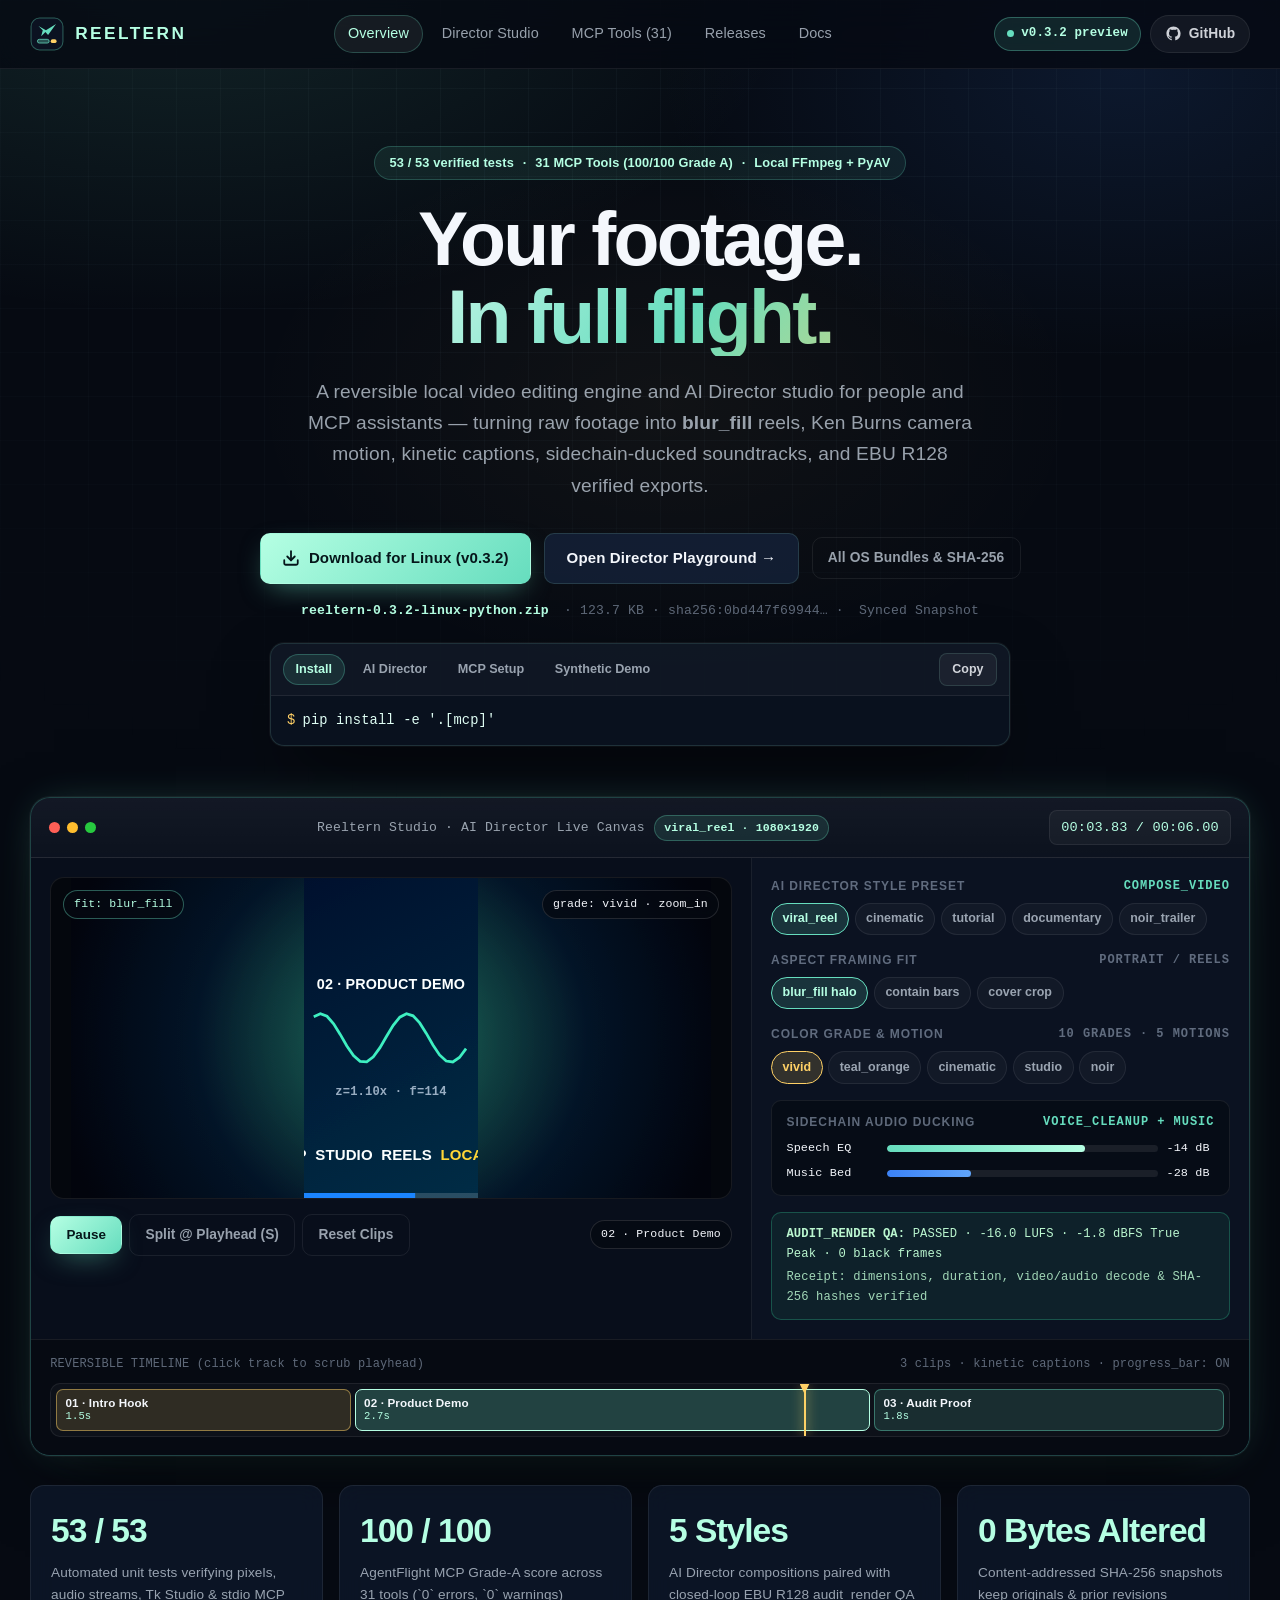
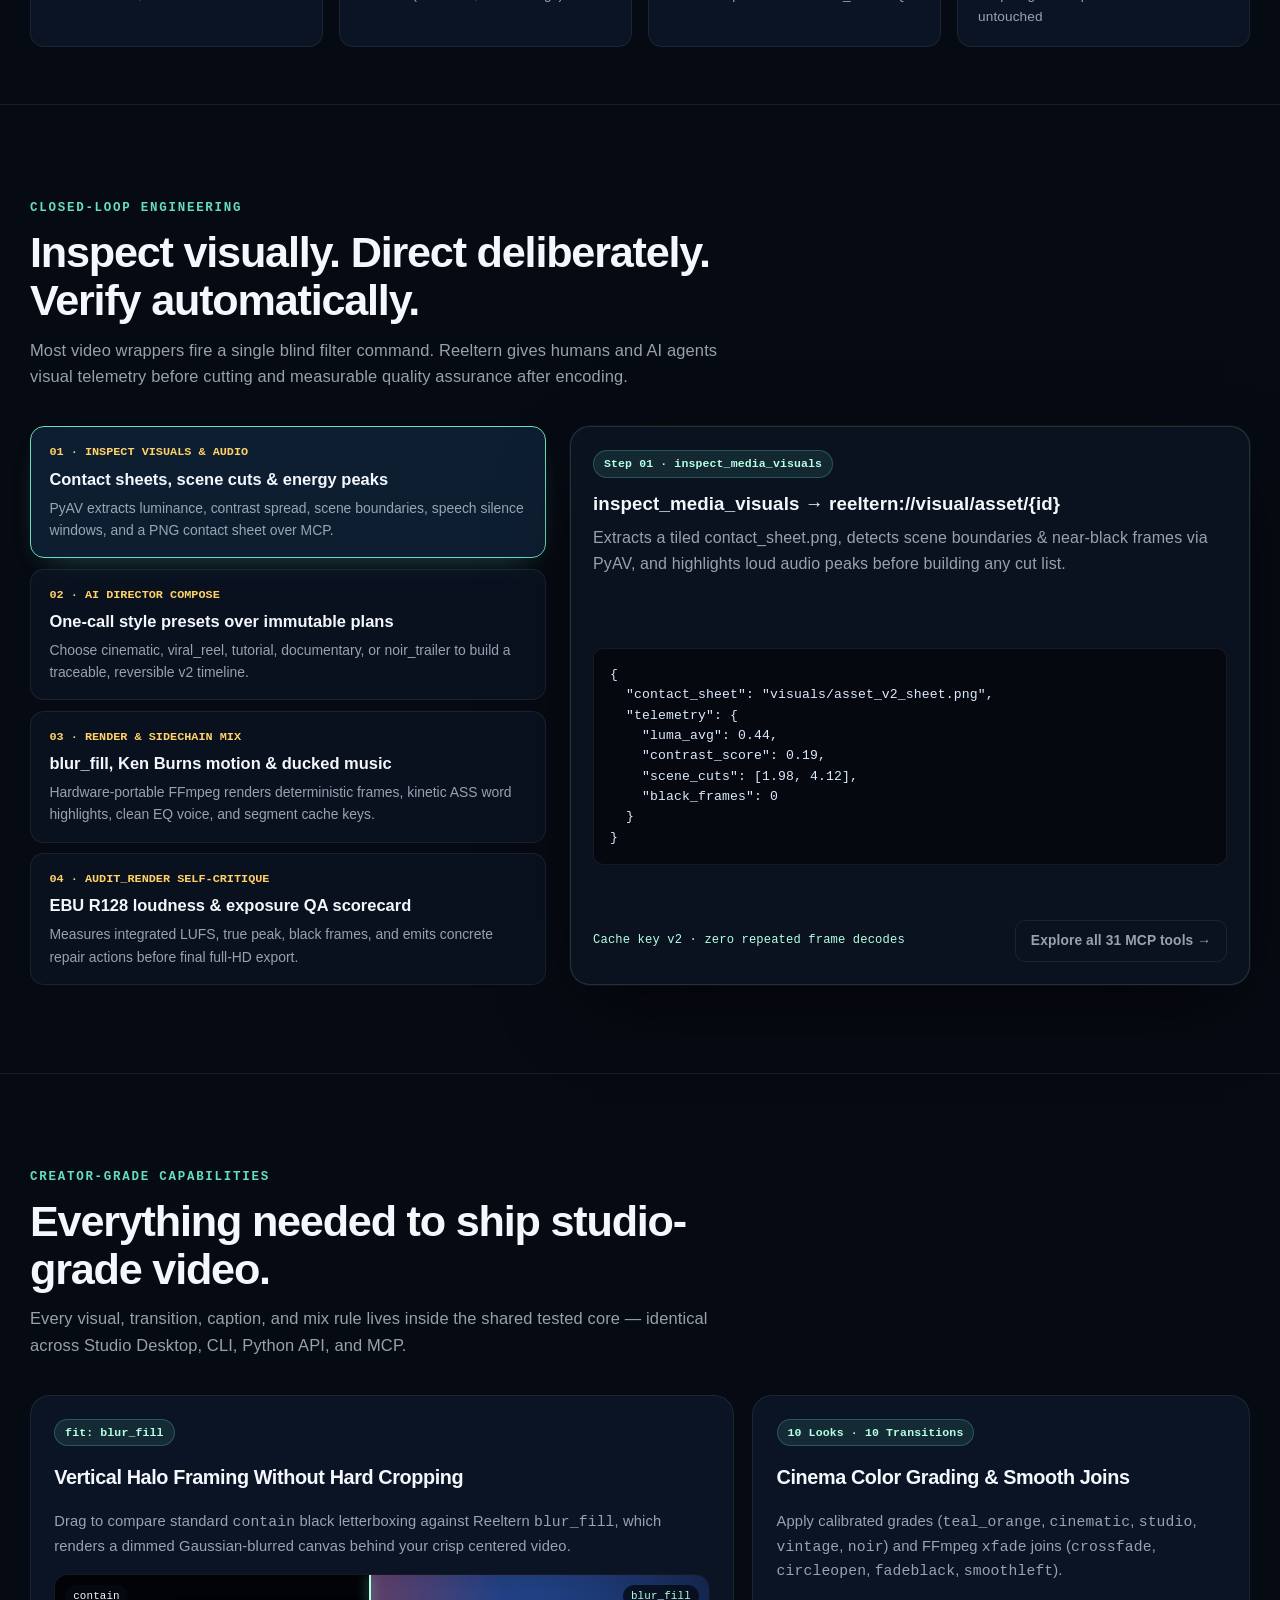
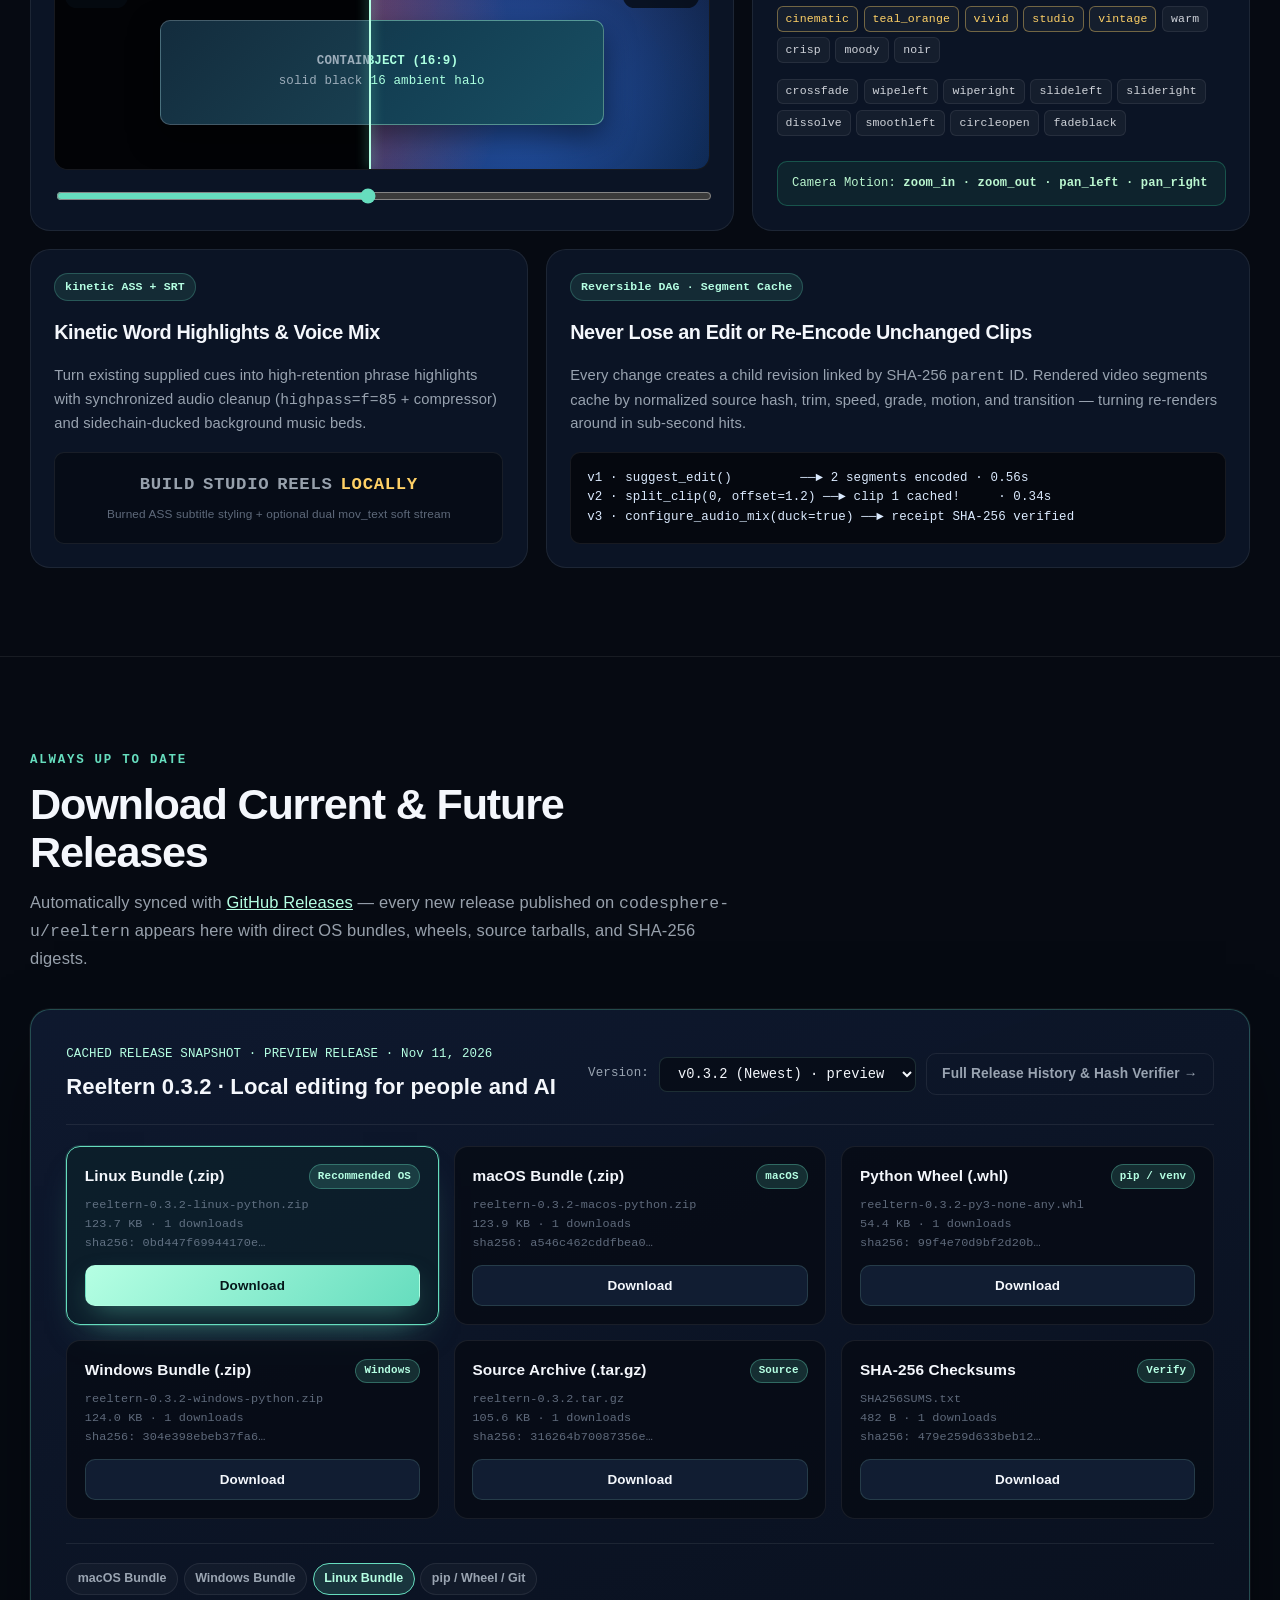
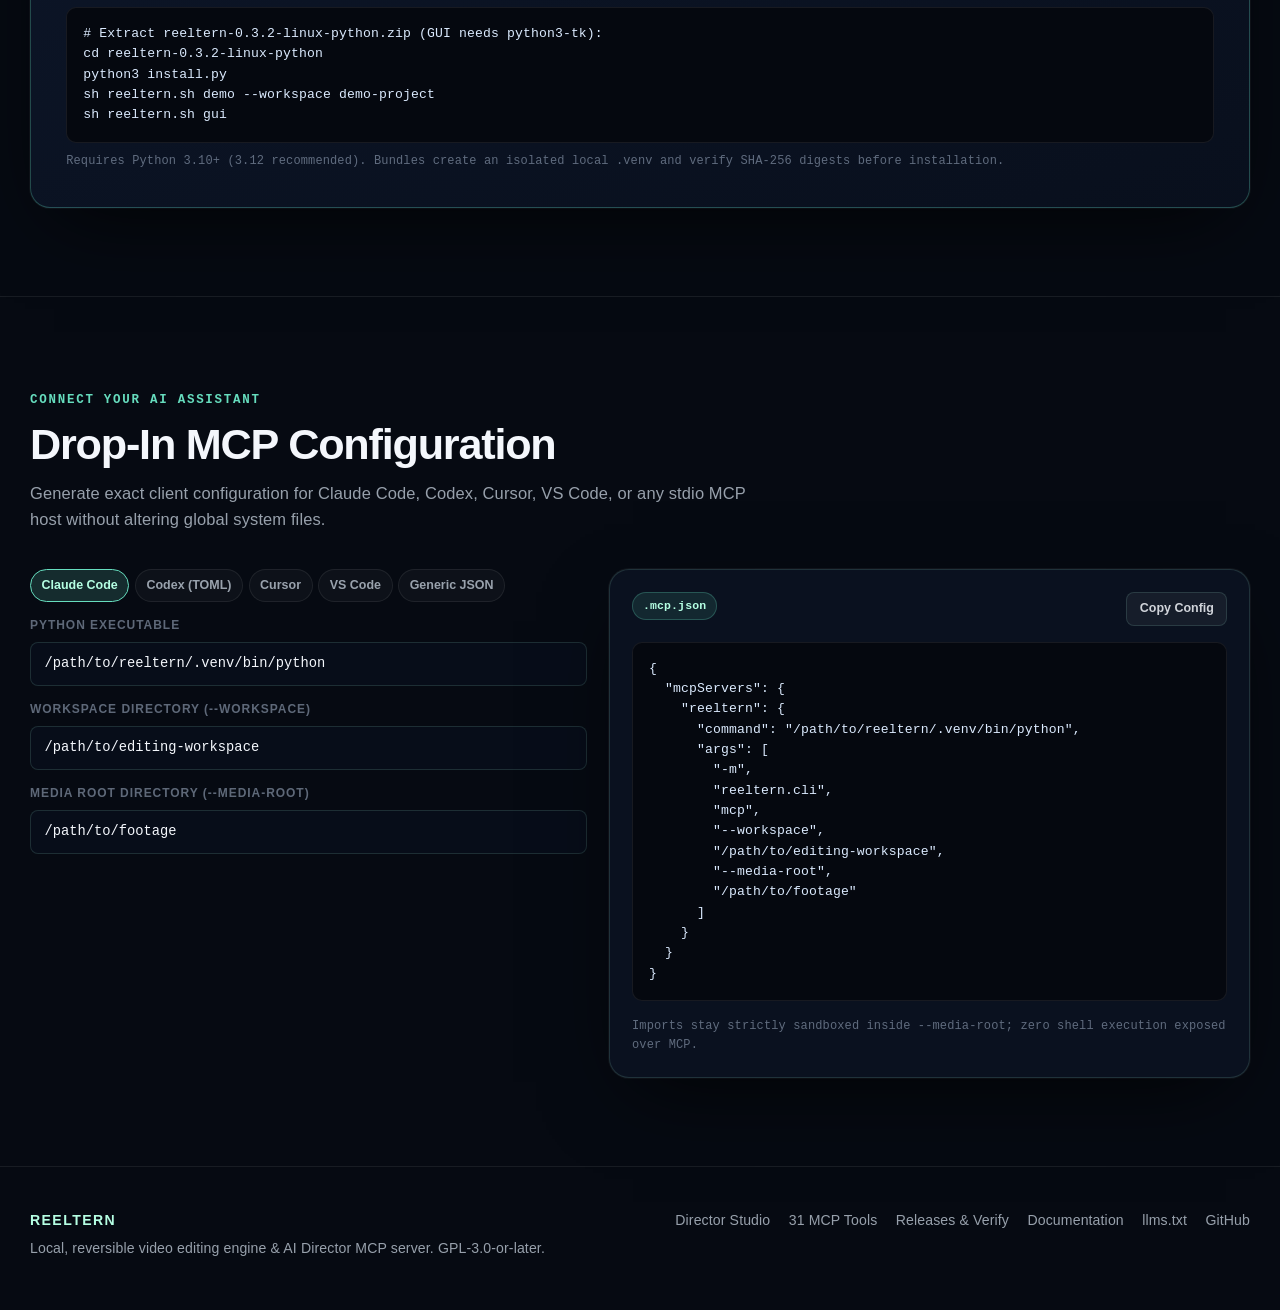
==== website/index.html @ 08bd3460 "feat(website,release): add showcase GitHub Pages site and prepare v0.5.0 release" ====
<!doctype html>
<html lang="en">
  <head>
    <meta charset="utf-8" />
    <meta name="viewport" content="width=device-width, initial-scale=1.0" />
    <title>Reeltern — Local Video Editing Engine, AI Director &amp; MCP Server</title>
    <meta
      name="description"
      content="Local reversible video editing for people and AI assistants: blur_fill vertical framing, Ken Burns motion, kinetic ASS captions, sidechain music ducking, 31 Grade-A MCP tools, and verified SHA-256 exports."
    />
    <meta name="robots" content="index, follow" />
    <meta name="theme-color" content="#060a12" />
    <link rel="canonical" href="https://codesphere-u.github.io/reeltern/" />
    <link rel="icon" type="image/svg+xml" href="./favicon.svg?v=0.5.0" />
    <link rel="manifest" href="./manifest.webmanifest" />

    <meta property="og:type" content="website" />
    <meta property="og:url" content="https://codesphere-u.github.io/reeltern/" />
    <meta property="og:site_name" content="Reeltern" />
    <meta property="og:title" content="Reeltern — Your footage. In full flight." />
    <meta
      property="og:description"
      content="AI Director auto-compose, closed-loop EBU R128 audit QA, blur_fill framing, kinetic captions, and 31 AgentFlight Grade-A MCP tools."
    />
    <meta property="og:image" content="https://codesphere-u.github.io/reeltern/og-image.svg" />
    <meta name="twitter:card" content="summary_large_image" />
    <meta name="twitter:image" content="https://codesphere-u.github.io/reeltern/og-image.svg" />

    <link rel="stylesheet" href="./styles.css?v=0.5.0" />
    <script type="application/ld+json">
      {
        "@context": "https://schema.org",
        "@type": "SoftwareApplication",
        "name": "Reeltern",
        "applicationCategory": "MultimediaApplication",
        "operatingSystem": "macOS, Windows, Linux",
        "softwareVersion": "0.5.0",
        "license": "https://www.gnu.org/licenses/gpl-3.0.html",
        "url": "https://codesphere-u.github.io/reeltern/",
        "downloadUrl": "https://github.com/codesphere-u/reeltern/releases",
        "description": "Local reversible video editing toolkit with Desktop Studio, CLI, AI Director composition, closed-loop quality audit, and 31 MCP stdio tools."
      }
    </script>
  </head>
  <body>
    <div class="ambient-backdrop" aria-hidden="true"></div>
    <div class="grid-overlay" aria-hidden="true"></div>

    <header class="site-header">
      <div class="header-inner">
        <a class="brand-link" href="./" aria-label="Reeltern home">
          <svg viewBox="0 0 64 64" fill="none" aria-hidden="true">
            <rect x="2" y="2" width="60" height="60" rx="16" fill="#0b1221" stroke="#66ddbe" stroke-opacity="0.38" stroke-width="2" />
            <path d="M16 17L30 25L49 13L34 34L29 28L21 36L24 25Z" fill="#66ddbe" />
            <rect x="14" y="42" width="22" height="7" rx="3.5" fill="#66ddbe" fill-opacity="0.32" stroke="#66ddbe" stroke-width="1.4" />
            <rect x="39" y="42" width="11" height="7" rx="3.5" fill="#ffd166" />
          </svg>
          <span>REELTERN</span>
        </a>

        <button class="menu-toggle" type="button" aria-label="Toggle navigation" aria-expanded="false">☰</button>

        <nav class="header-nav" aria-label="Primary navigation">
          <a class="nav-link active" href="./">Overview</a>
          <a class="nav-link" href="./studio.html">Director Studio</a>
          <a class="nav-link" href="./tools.html">MCP Tools (31)</a>
          <a class="nav-link" href="./releases.html">Releases</a>
          <a class="nav-link" href="./docs.html">Docs</a>
        </nav>

        <div class="header-actions">
          <a class="release-pill" href="./releases.html" data-latest-pill title="Latest GitHub release">
            <span class="pulse-dot" aria-hidden="true"></span>
            <span data-latest-tag>Loading…</span>
          </a>
          <a
            class="icon-btn"
            href="https://github.com/codesphere-u/reeltern"
            target="_blank"
            rel="noopener noreferrer"
            aria-label="Reeltern on GitHub"
          >
            <svg width="17" height="17" viewBox="0 0 24 24" fill="currentColor" aria-hidden="true">
              <path d="M12 2C6.477 2 2 6.484 2 12.017c0 4.425 2.865 8.18 6.839 9.504.5.092.682-.217.682-.483 0-.237-.008-.868-.013-1.703-2.782.605-3.369-1.343-3.369-1.343-.454-1.158-1.11-1.466-1.11-1.466-.908-.62.069-.608.069-.608 1.003.07 1.53 1.032 1.53 1.032.892 1.53 2.341 1.088 2.91.832.092-.647.35-1.088.636-1.338-2.22-.253-4.555-1.113-4.555-4.951 0-1.093.39-1.988 1.029-2.688-.103-.253-.446-1.272.098-2.65 0 0 .84-.27 2.75 1.026A9.564 9.564 0 0112 6.844c.85.004 1.705.115 2.504.337 1.909-1.296 2.747-1.027 2.747-1.027.546 1.379.202 2.398.1 2.651.64.7 1.028 1.595 1.028 2.688 0 3.848-2.339 4.695-4.566 4.943.359.309.678.92.678 1.855 0 1.338-.012 2.419-.012 2.747 0 .268.18.58.688.482A10.019 10.019 0 0022 12.017C22 6.484 17.522 2 12 2z" />
            </svg>
            <span>GitHub</span>
          </a>
        </div>
      </div>
    </header>

    <main>
      <section class="hero">
        <div class="container">
          <div class="hero-top">
            <div class="eyebrow">
              <span>53 / 53 verified tests</span>
              <span>·</span>
              <span>31 MCP Tools (100/100 Grade A)</span>
              <span>·</span>
              <span>Local FFmpeg + PyAV</span>
            </div>

            <h1 class="hero-title">
              Your footage.
              <span class="gradient-text">In full flight.</span>
            </h1>

            <p class="hero-subtitle">
              A reversible local video editing engine and AI Director studio for people and MCP assistants — turning raw footage into <strong>blur_fill</strong> reels, Ken Burns camera motion, kinetic captions, sidechain-ducked soundtracks, and EBU R128 verified exports.
            </p>

            <div class="hero-cta-panel">
              <div class="download-hero-row">
                <a id="hero-primary-dl" class="btn btn-primary" href="#downloads">
                  <svg width="18" height="18" viewBox="0 0 24 24" fill="none" stroke="currentColor" stroke-width="2.4" stroke-linecap="round" stroke-linejoin="round" aria-hidden="true">
                    <path d="M21 15v4a2 2 0 0 1-2 2H5a2 2 0 0 1-2-2v-4" />
                    <polyline points="7 10 12 15 17 10" />
                    <line x1="12" y1="15" x2="12" y2="3" />
                  </svg>
                  <span id="hero-dl-label">Download Latest Release</span>
                </a>
                <a class="btn btn-secondary" href="./studio.html">Open Director Playground →</a>
                <a class="btn btn-ghost" href="./releases.html">All OS Bundles &amp; SHA-256</a>
              </div>

              <div class="smart-dl-meta" id="hero-dl-meta">
                <span>Detecting platform &amp; live GitHub releases…</span>
              </div>

              <div class="cmd-deck" aria-label="Quickstart commands">
                <div class="cmd-tabs">
                  <div class="cmd-tab-list" role="tablist">
                    <button class="cmd-tab active" role="tab" aria-selected="true" data-cmd="pip install -e '.[mcp]'" data-label="Install">Install</button>
                    <button class="cmd-tab" role="tab" aria-selected="false" data-cmd="reeltern compose launch.mp4 --style viral_reel --music bgm.wav --preview --audit" data-label="AI Director">AI Director</button>
                    <button class="cmd-tab" role="tab" aria-selected="false" data-cmd="reeltern mcp-config claude-code --workspace ./ws --media-root ./footage" data-label="MCP Setup">MCP Setup</button>
                    <button class="cmd-tab" role="tab" aria-selected="false" data-cmd="reeltern demo --workspace demo-project" data-label="Demo">Synthetic Demo</button>
                  </div>
                  <button class="copy-btn" type="button" id="hero-copy-cmd">Copy</button>
                </div>
                <div class="cmd-body">
                  <pre class="cmd-code"><span class="cmd-prompt">$</span><span id="hero-cmd-text">pip install -e '.[mcp]'</span></pre>
                </div>
              </div>
            </div>
          </div>

          <!-- Interactive Live Workstation Preview -->
          <div class="studio-showcase" id="workstation-hero" data-reveal>
            <div class="window-chrome">
              <div class="traffic-lights" aria-hidden="true">
                <span class="dot dot-red"></span>
                <span class="dot dot-yellow"></span>
                <span class="dot dot-green"></span>
              </div>
              <div class="window-title">
                <span>Reeltern Studio · AI Director Live Canvas</span>
                <span class="window-badge" id="ws-style-badge">viral_reel · 1080×1920</span>
              </div>
              <div class="timecode-readout" id="ws-timecode">00:00.00 / 00:06.00</div>
            </div>

            <div class="workstation-grid">
              <div class="viewport-pane">
                <div class="canvas-stage">
                  <canvas id="hero-preview-canvas" width="640" height="320" aria-label="Interactive Reeltern video compositor canvas"></canvas>
                  <div class="stage-hud">
                    <span class="hud-pill mint" id="hud-fit-badge">fit: blur_fill</span>
                    <span class="hud-pill" id="hud-fx-badge">grade: vivid · zoom_in</span>
                  </div>
                </div>

                <div class="transport-bar">
                  <div class="transport-controls">
                    <button class="btn btn-primary" type="button" id="ws-play-btn" style="padding: 0.45rem 0.95rem; font-size: 0.84rem;">Pause</button>
                    <button class="btn btn-ghost" type="button" id="ws-split-btn">Split @ Playhead (S)</button>
                    <button class="btn btn-ghost" type="button" id="ws-reset-btn">Reset Clips</button>
                  </div>
                  <div class="hud-pill" id="ws-scene-pill">Scene 01 · Hook Opening</div>
                </div>
              </div>

              <div class="inspector-pane">
                <div class="control-group">
                  <div class="control-label">
                    <span>AI Director Style Preset</span>
                    <span class="mono" style="color: var(--mint);">compose_video</span>
                  </div>
                  <div class="pill-selector" id="ws-style-pills">
                    <button class="chip-btn active" type="button" data-style="viral_reel">viral_reel</button>
                    <button class="chip-btn" type="button" data-style="cinematic">cinematic</button>
                    <button class="chip-btn" type="button" data-style="tutorial">tutorial</button>
                    <button class="chip-btn" type="button" data-style="documentary">documentary</button>
                    <button class="chip-btn" type="button" data-style="noir_trailer">noir_trailer</button>
                  </div>
                </div>

                <div class="control-group">
                  <div class="control-label">
                    <span>Aspect Framing Fit</span>
                    <span class="mono">portrait / reels</span>
                  </div>
                  <div class="pill-selector" id="ws-fit-pills">
                    <button class="chip-btn active" type="button" data-fit="blur_fill">blur_fill halo</button>
                    <button class="chip-btn" type="button" data-fit="contain">contain bars</button>
                    <button class="chip-btn" type="button" data-fit="cover">cover crop</button>
                  </div>
                </div>

                <div class="control-group">
                  <div class="control-label">
                    <span>Color Grade &amp; Motion</span>
                    <span class="mono">10 grades · 5 motions</span>
                  </div>
                  <div class="pill-selector" id="ws-grade-pills">
                    <button class="chip-btn amber active" type="button" data-grade="vivid">vivid</button>
                    <button class="chip-btn amber" type="button" data-grade="teal_orange">teal_orange</button>
                    <button class="chip-btn amber" type="button" data-grade="cinematic">cinematic</button>
                    <button class="chip-btn amber" type="button" data-grade="studio">studio</button>
                    <button class="chip-btn amber" type="button" data-grade="noir">noir</button>
                  </div>
                </div>

                <div class="audio-duck-card">
                  <div class="control-label">
                    <span>Sidechain Audio Ducking</span>
                    <span class="mono" style="color: var(--mint);">voice_cleanup + music</span>
                  </div>
                  <div class="meter-row">
                    <span>Speech EQ</span>
                    <div class="meter-track"><div class="meter-fill voice" id="meter-voice" style="width: 72%;"></div></div>
                    <span id="meter-voice-db">-12 dB</span>
                  </div>
                  <div class="meter-row">
                    <span>Music Bed</span>
                    <div class="meter-track"><div class="meter-fill music" id="meter-music" style="width: 28%;"></div></div>
                    <span id="meter-music-db">-24 dB</span>
                  </div>
                </div>

                <div class="audit-strip" id="ws-audit-strip">
                  <span><strong>AUDIT_RENDER QA:</strong> PASSED · -16.0 LUFS · -1.8 dBFS True Peak · 0 black frames</span>
                  <span style="opacity: 0.85;">Receipt: dimensions, duration, video/audio decode &amp; SHA-256 hashes verified</span>
                </div>
              </div>
            </div>

            <div class="timeline-dock">
              <div class="timeline-track-header">
                <span>REVERSIBLE TIMELINE (click track to scrub playhead)</span>
                <span id="ws-timeline-summary">3 clips · kinetic captions · progress_bar: ON</span>
              </div>
              <div class="timeline-rail" id="ws-timeline-rail" title="Click anywhere to seek playhead">
                <div class="playhead-needle" id="ws-playhead" style="left: 18%;"></div>
              </div>
            </div>
          </div>

          <div class="proof-strip" data-reveal>
            <div class="proof-card">
              <div class="proof-value">53 / 53</div>
              <div class="proof-label">Automated unit tests verifying pixels, audio streams, Tk Studio &amp; stdio MCP</div>
            </div>
            <div class="proof-card">
              <div class="proof-value">100 / 100</div>
              <div class="proof-label">AgentFlight MCP Grade-A score across 31 tools (`0` errors, `0` warnings)</div>
            </div>
            <div class="proof-card">
              <div class="proof-value">5 Styles</div>
              <div class="proof-label">AI Director compositions paired with closed-loop EBU R128 audit_render QA</div>
            </div>
            <div class="proof-card">
              <div class="proof-value">0 Bytes Altered</div>
              <div class="proof-label">Content-addressed SHA-256 snapshots keep originals &amp; prior revisions untouched</div>
            </div>
          </div>
        </div>
      </section>

      <!-- Closed-Loop 4-Stage Pipeline -->
      <section class="section" id="workflow">
        <div class="container">
          <div class="section-header" data-reveal>
            <span class="section-kicker">Closed-Loop Engineering</span>
            <h2 class="section-title">Inspect visually. Direct deliberately. Verify automatically.</h2>
            <p class="section-sub">
              Most video wrappers fire a single blind filter command. Reeltern gives humans and AI agents visual telemetry before cutting and measurable quality assurance after encoding.
            </p>
          </div>

          <div class="pipeline-layout" data-reveal>
            <div class="stage-list" role="tablist" aria-label="Reeltern editing pipeline stages">
              <button class="stage-item active" type="button" data-stage="inspect">
                <div class="stage-step">01 · INSPECT VISUALS &amp; AUDIO</div>
                <h3>Contact sheets, scene cuts &amp; energy peaks</h3>
                <p>PyAV extracts luminance, contrast spread, scene boundaries, speech silence windows, and a PNG contact sheet over MCP.</p>
              </button>
              <button class="stage-item" type="button" data-stage="compose">
                <div class="stage-step">02 · AI DIRECTOR COMPOSE</div>
                <h3>One-call style presets over immutable plans</h3>
                <p>Choose cinematic, viral_reel, tutorial, documentary, or noir_trailer to build a traceable, reversible v2 timeline.</p>
              </button>
              <button class="stage-item" type="button" data-stage="render">
                <div class="stage-step">03 · RENDER &amp; SIDECHAIN MIX</div>
                <h3>blur_fill, Ken Burns motion &amp; ducked music</h3>
                <p>Hardware-portable FFmpeg renders deterministic frames, kinetic ASS word highlights, clean EQ voice, and segment cache keys.</p>
              </button>
              <button class="stage-item" type="button" data-stage="audit">
                <div class="stage-step">04 · AUDIT_RENDER SELF-CRITIQUE</div>
                <h3>EBU R128 loudness &amp; exposure QA scorecard</h3>
                <p>Measures integrated LUFS, true peak, black frames, and emits concrete repair actions before final full-HD export.</p>
              </button>
            </div>

            <div class="stage-detail-card">
              <div>
                <span class="bento-tag" id="stage-tag">MCP + Core Python</span>
                <h3 id="stage-title" style="margin: 0.7rem 0 0.4rem;">inspect_media_visuals → reeltern://visual/asset/{id}</h3>
                <p id="stage-desc" style="color: var(--ink-65); margin: 0 0 1rem;">
                  Agents read real PNG storyboard contact sheets alongside objective scene cuts and audio peaks so cuts align with action instead of guessing timestamps.
                </p>
              </div>
              <pre class="code-window" id="stage-code"></pre>
              <div style="display: flex; justify-content: space-between; align-items: center; gap: 1rem; flex-wrap: wrap;">
                <span class="mono" style="font-size: 0.76rem; color: var(--mint-hi);" id="stage-foot">Cache key v2 · deterministic thumbnail reuse</span>
                <a class="btn btn-ghost" href="./tools.html">Explore all 31 MCP tools →</a>
              </div>
            </div>
          </div>
        </div>
      </section>

      <!-- Creator & AI Capabilities Bento Grid -->
      <section class="section" id="features">
        <div class="container">
          <div class="section-header" data-reveal>
            <span class="section-kicker">Creator-Grade Capabilities</span>
            <h2 class="section-title">Everything needed to ship studio-grade video.</h2>
            <p class="section-sub">
              Every visual, transition, caption, and mix rule lives inside the shared tested core — identical across Studio Desktop, CLI, Python API, and MCP.
            </p>
          </div>

          <div class="bento-grid">
            <article class="bento-card span-7" data-reveal>
              <span class="bento-tag">fit: blur_fill</span>
              <h3>Vertical Halo Framing Without Hard Cropping</h3>
              <p>Drag to compare standard <code>contain</code> black letterboxing against Reeltern <code>blur_fill</code>, which renders a dimmed Gaussian-blurred canvas behind your crisp centered video.</p>
              <div class="compare-box" id="blur-compare">
                <div class="compare-layer compare-blur">
                  <div class="compare-subject">
                    <strong>SHARP SUBJECT (16:9)</strong>
                    <span>+ blurred 9:16 ambient halo</span>
                  </div>
                </div>
                <div class="compare-clip-mask" id="blur-mask" style="width: 48%;">
                  <div class="compare-layer compare-contain" style="width: 208%;">
                    <div class="compare-subject" style="border-color: rgba(255,255,255,0.2); color: var(--ink-65);">
                      <strong>CONTAIN (DEFAULT)</strong>
                      <span>solid black top/bottom bars</span>
                    </div>
                  </div>
                </div>
                <div class="compare-divider" id="blur-divider" style="left: 48%;"></div>
                <span class="compare-label left">contain</span>
                <span class="compare-label right">blur_fill</span>
              </div>
              <input class="slider-input" id="blur-slider" type="range" min="10" max="90" value="48" aria-label="Compare contain framing versus blur_fill framing" />
            </article>

            <article class="bento-card span-5" data-reveal>
              <span class="bento-tag">10 Looks · 10 Transitions</span>
              <h3>Cinema Color Grading &amp; Smooth Joins</h3>
              <p>Apply calibrated grades (<code>teal_orange</code>, <code>cinematic</code>, <code>studio</code>, <code>vintage</code>, <code>noir</code>) and FFmpeg <code>xfade</code> joins (<code>crossfade</code>, <code>circleopen</code>, <code>fadeblack</code>, <code>smoothleft</code>).</p>
              <div class="pill-selector" style="margin-top: 0.4rem;">
                <span class="param-chip req">cinematic</span>
                <span class="param-chip req">teal_orange</span>
                <span class="param-chip req">vivid</span>
                <span class="param-chip req">studio</span>
                <span class="param-chip req">vintage</span>
                <span class="param-chip">warm</span>
                <span class="param-chip">crisp</span>
                <span class="param-chip">moody</span>
                <span class="param-chip">noir</span>
              </div>
              <div class="pill-selector">
                <span class="param-chip">crossfade</span>
                <span class="param-chip">wipeleft</span>
                <span class="param-chip">wiperight</span>
                <span class="param-chip">slideleft</span>
                <span class="param-chip">slideright</span>
                <span class="param-chip">dissolve</span>
                <span class="param-chip">smoothleft</span>
                <span class="param-chip">circleopen</span>
                <span class="param-chip">fadeblack</span>
              </div>
              <div class="audit-strip" style="margin-top: auto;">
                <span>Camera Motion: <strong>zoom_in · zoom_out · pan_left · pan_right</strong></span>
              </div>
            </article>

            <article class="bento-card span-5" data-reveal>
              <span class="bento-tag">kinetic ASS + SRT</span>
              <h3>Kinetic Word Highlights &amp; Voice Mix</h3>
              <p>Turn existing supplied cues into high-retention phrase highlights with synchronized audio cleanup (<code>highpass=f=85</code> + compressor) and sidechain-ducked background music beds.</p>
              <div class="audio-duck-card" style="text-align: center; padding: 1.15rem;">
                <div class="mono" style="font-size: 1.08rem; font-weight: 800; letter-spacing: 0.04em;" id="bento-kinetic-line">
                  <span style="color: var(--ink-65);">BUILD</span>
                  <span style="color: var(--amber);">STUDIO</span>
                  <span style="color: var(--ink-65);">REELS</span>
                </div>
                <div style="font-size: 0.74rem; color: var(--ink-45); margin-top: 0.4rem;">Burned ASS subtitle styling + optional dual mov_text soft stream</div>
              </div>
            </article>

            <article class="bento-card span-7" data-reveal>
              <span class="bento-tag">Reversible DAG · Segment Cache</span>
              <h3>Never Lose an Edit or Re-Encode Unchanged Clips</h3>
              <p>Every change creates a child revision linked by SHA-256 <code>parent</code> ID. Rendered video segments cache by normalized source hash, trim, speed, grade, motion, and transition — turning re-renders around in sub-second hits.</p>
              <pre class="code-window" style="font-size: 0.78rem;">v1 · suggest_edit()         ──► 2 segments encoded · 0.56s
v2 · split_clip(0, offset=1.2) ──► clip 1 cached!     · 0.34s
v3 · configure_audio_mix(duck=true) ──► receipt SHA-256 verified</pre>
            </article>
          </div>
        </div>
      </section>

      <!-- Smart Dynamic Releases & Downloads Section -->
      <section class="section" id="downloads">
        <div class="container">
          <div class="section-header" data-reveal>
            <span class="section-kicker">Always Up To Date</span>
            <h2 class="section-title">Download Current &amp; Future Releases</h2>
            <p class="section-sub">
              Automatically synced with <a href="https://github.com/codesphere-u/reeltern/releases" target="_blank" rel="noopener noreferrer" style="color: var(--mint-hi); text-decoration: underline;">GitHub Releases</a> — every new release published on <code>codesphere-u/reeltern</code> appears here with direct OS bundles, wheels, source tarballs, and SHA-256 digests.
            </p>
          </div>

          <div class="release-hub-card" data-reveal>
            <div class="release-toolbar">
              <div>
                <div class="mono" style="font-size: 0.78rem; color: var(--mint-hi);" id="dl-release-status">Syncing live releases from GitHub…</div>
                <h3 style="margin: 0.25rem 0 0; font-size: 1.38rem;" id="dl-release-title">Loading release packages…</h3>
              </div>

              <div style="display: flex; align-items: center; gap: 0.65rem; flex-wrap: wrap;">
                <label for="dl-release-select" class="mono" style="font-size: 0.78rem; color: var(--ink-65);">Version:</label>
                <select id="dl-release-select" class="release-select" aria-label="Select release version"></select>
                <a class="btn btn-ghost" href="./releases.html">Full Release History &amp; Hash Verifier →</a>
              </div>
            </div>

            <div class="asset-grid" id="dl-asset-grid"></div>

            <div style="margin-top: 1.5rem; padding-top: 1.2rem; border-top: 1px solid var(--rule-subtle);">
              <div class="pill-selector" id="os-guide-tabs">
                <button class="chip-btn active" type="button" data-os-tab="macos">macOS Bundle</button>
                <button class="chip-btn" type="button" data-os-tab="windows">Windows Bundle</button>
                <button class="chip-btn" type="button" data-os-tab="linux">Linux Bundle</button>
                <button class="chip-btn" type="button" data-os-tab="wheel">pip / Wheel / Git</button>
              </div>
              <pre class="code-window" id="os-install-code" style="margin-top: 0.75rem;"></pre>
              <p class="mono" style="font-size: 0.75rem; color: var(--ink-45); margin: 0.6rem 0 0;">
                Requires Python 3.10+ (3.12 recommended). Bundles create an isolated local <code>.venv</code> and verify SHA-256 digests before installation.
              </p>
            </div>
          </div>
        </div>
      </section>

      <!-- Live MCP Client Config Builder -->
      <section class="section" id="mcp">
        <div class="container">
          <div class="section-header" data-reveal>
            <span class="section-kicker">Connect Your AI Assistant</span>
            <h2 class="section-title">Drop-In MCP Configuration</h2>
            <p class="section-sub">
              Generate exact client configuration for Claude Code, Codex, Cursor, VS Code, or any stdio MCP host without altering global system files.
            </p>
          </div>

          <div class="split-panel" data-reveal>
            <div class="field-grid">
              <div class="pill-selector" id="mcp-client-tabs">
                <button class="chip-btn active" type="button" data-client="claude-code">Claude Code</button>
                <button class="chip-btn" type="button" data-client="codex">Codex (TOML)</button>
                <button class="chip-btn" type="button" data-client="cursor">Cursor</button>
                <button class="chip-btn" type="button" data-client="vscode">VS Code</button>
                <button class="chip-btn" type="button" data-client="generic">Generic JSON</button>
              </div>

              <label class="control-group">
                <span class="control-label">Python Executable</span>
                <input class="input-box" id="cfg-python" type="text" value="/path/to/reeltern/.venv/bin/python" />
              </label>

              <label class="control-group">
                <span class="control-label">Workspace Directory (--workspace)</span>
                <input class="input-box" id="cfg-workspace" type="text" value="/path/to/editing-workspace" />
              </label>

              <label class="control-group">
                <span class="control-label">Media Root Directory (--media-root)</span>
                <input class="input-box" id="cfg-media" type="text" value="/path/to/footage" />
              </label>
            </div>

            <div class="stage-detail-card">
              <div style="display: flex; justify-content: space-between; align-items: center;">
                <span class="bento-tag" id="cfg-filename">.mcp.json</span>
                <button class="copy-btn" type="button" id="cfg-copy-btn">Copy Config</button>
              </div>
              <pre class="code-window" id="cfg-output" style="min-height: 215px;"></pre>
              <span class="mono" style="font-size: 0.75rem; color: var(--ink-45);">Imports stay strictly sandboxed inside <code>--media-root</code>; zero shell execution exposed over MCP.</span>
            </div>
          </div>
        </div>
      </section>
    </main>

    <footer class="site-footer">
      <div class="container footer-grid">
        <div>
          <strong style="color: var(--mint-hi); letter-spacing: 0.1em;">REELTERN</strong>
          <p style="margin: 0.35rem 0 0;">Local, reversible video editing engine &amp; AI Director MCP server. GPL-3.0-or-later.</p>
        </div>
        <div class="footer-links">
          <a href="./studio.html">Director Studio</a>
          <a href="./tools.html">31 MCP Tools</a>
          <a href="./releases.html">Releases &amp; Verify</a>
          <a href="./docs.html">Documentation</a>
          <a href="./llms.txt">llms.txt</a>
          <a href="https://github.com/codesphere-u/reeltern" target="_blank" rel="noopener noreferrer">GitHub</a>
        </div>
      </div>
    </footer>

    <script src="./app.js?v=0.5.0"></script>
  </body>
</html>
---- website/styles.css ----
/* Reeltern — Dark Obsidian Cinema Workstation & AI Director Theme */
:root {
  --bg: #060a12;
  --bg-elev: #0b1221;
  --bg-panel: #0f192d;
  --bg-card: rgba(15, 25, 45, 0.72);
  --bg-card-solid: #0f192d;
  --bg-glass: rgba(11, 18, 33, 0.84);

  --ink: #f4f7fc;
  --ink-80: rgba(244, 247, 252, 0.84);
  --ink-65: rgba(203, 213, 225, 0.74);
  --ink-45: rgba(148, 163, 184, 0.62);

  --rule: rgba(161, 245, 216, 0.14);
  --rule-subtle: rgba(255, 255, 255, 0.075);
  --rule-bright: rgba(102, 221, 190, 0.42);

  --mint: #66ddbe;
  --mint-hi: #b5ffe3;
  --mint-deep: #0b3a34;
  --mint-glow: rgba(102, 221, 190, 0.22);

  --amber: #ffd166;
  --amber-deep: #452903;
  --amber-glow: rgba(255, 209, 102, 0.2);

  --blue: #3b82f6;
  --blue-soft: #93c5fd;
  --pass: #34d399;
  --warn: #fbbf24;
  --danger: #fb7185;

  --radius-xl: 20px;
  --radius-lg: 14px;
  --radius-md: 10px;
  --radius-sm: 8px;
  --pill: 999px;

  --shadow-lg: 0 28px 80px -24px rgba(0, 0, 0, 0.78), 0 0 0 1px rgba(255, 255, 255, 0.05);
  --shadow-glow: 0 0 42px -12px rgba(102, 221, 190, 0.32);

  --font-sans: -apple-system, BlinkMacSystemFont, "Segoe UI", Inter, Roboto, Oxygen, Ubuntu, Cantarell, sans-serif;
  --font-mono: ui-monospace, SFMono-Regular, Menlo, Monaco, Consolas, "Liberation Mono", monospace;
  --ease-spring: cubic-bezier(0.22, 1, 0.36, 1);
}

*,
*::before,
*::after {
  box-sizing: border-box;
}

html {
  max-width: 100%;
  overflow-x: clip;
  scroll-behavior: smooth;
}

body {
  margin: 0;
  min-height: 100vh;
  background: var(--bg);
  color: var(--ink);
  font-family: var(--font-sans);
  font-size: 16px;
  line-height: 1.6;
  letter-spacing: 0.008em;
  -webkit-font-smoothing: antialiased;
  overflow-x: clip;
}

a {
  color: inherit;
  text-decoration: none;
}

button,
input,
select,
textarea {
  font: inherit;
  color: inherit;
}

code,
pre,
.mono {
  font-family: var(--font-mono);
}

[hidden] {
  display: none !important;
}

/* Ambient Cinematic Aura + Blueprint Grid */
.ambient-backdrop {
  position: fixed;
  inset: 0;
  z-index: -2;
  pointer-events: none;
  background:
    radial-gradient(960px 540px at 14% -4%, rgba(102, 221, 190, 0.13), transparent 65%),
    radial-gradient(780px 480px at 88% 8%, rgba(59, 130, 246, 0.12), transparent 60%),
    radial-gradient(640px 420px at 52% 45%, rgba(255, 209, 102, 0.045), transparent 65%),
    var(--bg);
}

.grid-overlay {
  position: fixed;
  inset: 0;
  z-index: -1;
  pointer-events: none;
  background-image:
    linear-gradient(rgba(154, 195, 206, 0.04) 1px, transparent 1px),
    linear-gradient(90deg, rgba(154, 195, 206, 0.04) 1px, transparent 1px);
  background-size: 44px 44px;
  mask-image: radial-gradient(ellipse 85% 75% at 50% 18%, #000 35%, transparent 100%);
  -webkit-mask-image: radial-gradient(ellipse 85% 75% at 50% 18%, #000 35%, transparent 100%);
}

.container {
  width: min(1220px, calc(100% - 2.4rem));
  margin-inline: auto;
}

/* Sticky Glass Navigation */
.site-header {
  position: sticky;
  top: 0;
  z-index: 60;
  background: rgba(6, 10, 18, 0.78);
  backdrop-filter: blur(18px);
  -webkit-backdrop-filter: blur(18px);
  border-bottom: 1px solid var(--rule-subtle);
}

.header-inner {
  width: min(1220px, calc(100% - 2.4rem));
  margin-inline: auto;
  height: 68px;
  display: flex;
  align-items: center;
  justify-content: space-between;
  gap: 1rem;
}

.brand-link {
  display: inline-flex;
  align-items: center;
  gap: 0.7rem;
  font-weight: 800;
  font-size: 1.08rem;
  letter-spacing: 0.14em;
  color: var(--mint-hi);
  text-transform: uppercase;
  flex-shrink: 0;
}

.brand-link svg {
  width: 34px;
  height: 34px;
  display: block;
}

.header-nav {
  display: flex;
  align-items: center;
  gap: 0.35rem;
}

.nav-link {
  padding: 0.44rem 0.85rem;
  border-radius: var(--pill);
  font-size: 0.9rem;
  font-weight: 500;
  color: var(--ink-65);
  transition: color 0.2s var(--ease-spring), background-color 0.2s var(--ease-spring);
}

.nav-link:hover,
.nav-link.active {
  color: var(--ink);
  background: rgba(255, 255, 255, 0.06);
}

.nav-link.active {
  color: var(--mint-hi);
  box-shadow: inset 0 0 0 1px rgba(102, 221, 190, 0.26);
}

.header-actions {
  display: flex;
  align-items: center;
  gap: 0.55rem;
}

.release-pill {
  display: inline-flex;
  align-items: center;
  gap: 0.45rem;
  padding: 0.38rem 0.78rem;
  border-radius: var(--pill);
  font-family: var(--font-mono);
  font-size: 0.78rem;
  font-weight: 700;
  color: var(--mint-hi);
  background: rgba(102, 221, 190, 0.12);
  border: 1px solid rgba(102, 221, 190, 0.34);
  transition: transform 0.2s var(--ease-spring), border-color 0.2s;
}

.release-pill:hover {
  transform: translateY(-1px);
  border-color: var(--mint-hi);
}

.pulse-dot {
  width: 7px;
  height: 7px;
  border-radius: 50%;
  background: var(--mint);
  box-shadow: 0 0 0 0 rgba(102, 221, 190, 0.7);
  animation: pulseRing 2.4s infinite;
}

@keyframes pulseRing {
  0% { box-shadow: 0 0 0 0 rgba(102, 221, 190, 0.65); }
  70% { box-shadow: 0 0 0 7px rgba(102, 221, 190, 0); }
  100% { box-shadow: 0 0 0 0 rgba(102, 221, 190, 0); }
}

.icon-btn {
  display: inline-flex;
  align-items: center;
  justify-content: center;
  gap: 0.45rem;
  padding: 0.42rem 0.85rem;
  border-radius: var(--pill);
  font-size: 0.86rem;
  font-weight: 600;
  background: rgba(255, 255, 255, 0.05);
  border: 1px solid var(--rule-subtle);
  color: var(--ink-80);
  transition: background-color 0.2s, border-color 0.2s, transform 0.2s var(--ease-spring);
}

.icon-btn:hover {
  background: rgba(255, 255, 255, 0.1);
  border-color: rgba(255, 255, 255, 0.18);
  transform: translateY(-1px);
}

.menu-toggle {
  display: none;
  background: rgba(255, 255, 255, 0.06);
  border: 1px solid var(--rule-subtle);
  border-radius: var(--radius-sm);
  padding: 0.45rem 0.65rem;
  cursor: pointer;
}

/* Buttons */
.btn {
  display: inline-flex;
  align-items: center;
  justify-content: center;
  gap: 0.55rem;
  padding: 0.78rem 1.35rem;
  border-radius: var(--radius-md);
  font-size: 0.94rem;
  font-weight: 700;
  border: 1px solid transparent;
  cursor: pointer;
  transition:
    transform 0.24s var(--ease-spring),
    box-shadow 0.24s var(--ease-spring),
    background-color 0.2s,
    border-color 0.2s;
}

.btn-primary {
  background: linear-gradient(135deg, var(--mint-hi), var(--mint));
  color: #05161a;
  box-shadow: 0 10px 28px -10px rgba(102, 221, 190, 0.55);
}

.btn-primary:hover {
  transform: translateY(-2px);
  box-shadow: 0 16px 36px -10px rgba(102, 221, 190, 0.72);
}

.btn-secondary {
  background: rgba(19, 32, 54, 0.9);
  color: var(--ink);
  border-color: var(--rule);
}

.btn-secondary:hover {
  background: rgba(25, 42, 70, 0.95);
  border-color: var(--rule-bright);
  transform: translateY(-2px);
}

.btn-ghost {
  background: transparent;
  color: var(--ink-65);
  border-color: var(--rule-subtle);
  padding: 0.56rem 0.95rem;
  font-size: 0.86rem;
}

.btn-ghost:hover,
.btn-ghost.active {
  color: var(--mint-hi);
  background: rgba(102, 221, 190, 0.09);
  border-color: rgba(102, 221, 190, 0.32);
}

/* Hero Section */
.hero {
  padding: clamp(2.8rem, 6vw, 4.8rem) 0 clamp(2.4rem, 5vw, 3.6rem);
}

.hero-top {
  max-width: 860px;
  margin-inline: auto;
  text-align: center;
}

.eyebrow {
  display: inline-flex;
  align-items: center;
  flex-wrap: wrap;
  justify-content: center;
  gap: 0.55rem;
  padding: 0.36rem 0.9rem;
  border-radius: var(--pill);
  font-size: 0.8rem;
  font-weight: 600;
  color: var(--mint-hi);
  background: rgba(102, 221, 190, 0.09);
  border: 1px solid rgba(102, 221, 190, 0.24);
  margin-bottom: 1.35rem;
}

.hero-title {
  margin: 0;
  font-size: clamp(2.65rem, 6.2vw, 4.7rem);
  font-weight: 850;
  line-height: 1.03;
  letter-spacing: -0.036em;
  color: var(--ink);
}

.hero-title .gradient-text {
  display: block;
  background: linear-gradient(125deg, #e7fff6 10%, var(--mint) 55%, var(--amber) 98%);
  -webkit-background-clip: text;
  background-clip: text;
  color: transparent;
}

.hero-subtitle {
  margin: 1.25rem auto 0;
  max-width: 680px;
  font-size: clamp(1.03rem, 1.8vw, 1.2rem);
  color: var(--ink-65);
  line-height: 1.62;
}

/* Smart Download & Terminal Quickstart Bar */
.hero-cta-panel {
  margin: 2rem auto 0;
  display: flex;
  flex-direction: column;
  align-items: center;
  gap: 1rem;
}

.download-hero-row {
  display: flex;
  flex-wrap: wrap;
  align-items: center;
  justify-content: center;
  gap: 0.8rem;
}

.smart-dl-meta {
  display: flex;
  flex-wrap: wrap;
  align-items: center;
  justify-content: center;
  gap: 0.55rem 0.95rem;
  font-size: 0.82rem;
  color: var(--ink-45);
  font-family: var(--font-mono);
}

.smart-dl-meta strong {
  color: var(--mint-hi);
  font-weight: 600;
}

.cmd-deck {
  width: min(740px, 100%);
  margin-top: 0.4rem;
  background: rgba(11, 18, 33, 0.9);
  border: 1px solid var(--rule);
  border-radius: var(--radius-lg);
  overflow: hidden;
  box-shadow: var(--shadow-lg);
}

.cmd-tabs {
  display: flex;
  align-items: center;
  justify-content: space-between;
  gap: 0.4rem;
  padding: 0.55rem 0.75rem;
  background: rgba(255, 255, 255, 0.025);
  border-bottom: 1px solid var(--rule-subtle);
  flex-wrap: wrap;
}

.cmd-tab-list {
  display: flex;
  gap: 0.35rem;
  flex-wrap: wrap;
}

.cmd-tab {
  padding: 0.28rem 0.72rem;
  border-radius: var(--pill);
  border: 1px solid transparent;
  background: transparent;
  color: var(--ink-65);
  font-size: 0.79rem;
  font-weight: 600;
  cursor: pointer;
  transition: all 0.18s;
}

.cmd-tab.active,
.cmd-tab:hover {
  color: var(--ink);
  background: rgba(255, 255, 255, 0.06);
}

.cmd-tab.active {
  color: var(--mint-hi);
  background: rgba(102, 221, 190, 0.12);
  border-color: rgba(102, 221, 190, 0.28);
}

.cmd-body {
  display: flex;
  align-items: center;
  justify-content: space-between;
  gap: 0.8rem;
  padding: 0.85rem 1rem;
  text-align: left;
}

.cmd-code {
  margin: 0;
  font-family: var(--font-mono);
  font-size: 0.86rem;
  color: #dffef4;
  overflow-x: auto;
  white-space: nowrap;
}

.cmd-prompt {
  color: var(--amber);
  user-select: none;
  margin-right: 0.45rem;
}

.copy-btn {
  flex-shrink: 0;
  padding: 0.36rem 0.78rem;
  border-radius: var(--radius-sm);
  border: 1px solid var(--rule);
  background: rgba(255, 255, 255, 0.05);
  font-size: 0.78rem;
  font-weight: 600;
  color: var(--ink-80);
  cursor: pointer;
  transition: all 0.2s;
}

.copy-btn:hover {
  border-color: var(--mint);
  color: var(--mint-hi);
}

.copy-btn.copied {
  background: rgba(52, 211, 153, 0.18);
  border-color: var(--pass);
  color: var(--pass);
}

/* Interactive NLE Workstation Mockup */
.studio-showcase {
  margin-top: clamp(2.2rem, 4.5vw, 3.2rem);
  border-radius: var(--radius-xl);
  background: rgba(9, 15, 28, 0.94);
  border: 1px solid rgba(102, 221, 190, 0.25);
  box-shadow: var(--shadow-lg), var(--shadow-glow);
  overflow: hidden;
}

.window-chrome {
  display: flex;
  align-items: center;
  justify-content: space-between;
  gap: 1rem;
  padding: 0.75rem 1.15rem;
  background: linear-gradient(180deg, rgba(255, 255, 255, 0.045), rgba(255, 255, 255, 0.015));
  border-bottom: 1px solid var(--rule-subtle);
  flex-wrap: wrap;
}

.traffic-lights {
  display: inline-flex;
  align-items: center;
  gap: 7px;
}

.dot {
  width: 11px;
  height: 11px;
  border-radius: 50%;
}

.dot-red { background: #ff5f56; }
.dot-yellow { background: #ffbd2e; }
.dot-green { background: #27c93f; }

.window-title {
  display: flex;
  align-items: center;
  gap: 0.6rem;
  font-size: 0.82rem;
  color: var(--ink-65);
  font-family: var(--font-mono);
}

.window-badge {
  padding: 0.16rem 0.55rem;
  border-radius: var(--pill);
  font-size: 0.72rem;
  font-weight: 700;
  color: var(--mint-hi);
  background: rgba(102, 221, 190, 0.12);
  border: 1px solid rgba(102, 221, 190, 0.3);
}

.workstation-grid {
  display: grid;
  grid-template-columns: 1.45fr 1fr;
  gap: 0;
}

.viewport-pane {
  padding: 1.2rem;
  border-right: 1px solid var(--rule-subtle);
  display: flex;
  flex-direction: column;
  gap: 0.9rem;
  min-width: 0;
}

.canvas-stage {
  position: relative;
  border-radius: var(--radius-lg);
  background: #04070d;
  border: 1px solid rgba(255, 255, 255, 0.08);
  overflow: hidden;
  display: flex;
  align-items: center;
  justify-content: center;
  min-height: 310px;
}

.canvas-stage canvas {
  display: block;
  width: 100%;
  height: 320px;
  object-fit: contain;
}

.stage-hud {
  position: absolute;
  top: 12px;
  left: 12px;
  right: 12px;
  display: flex;
  justify-content: space-between;
  align-items: center;
  pointer-events: none;
  gap: 0.5rem;
}

.hud-pill {
  padding: 0.25rem 0.62rem;
  border-radius: var(--pill);
  background: rgba(6, 10, 18, 0.76);
  backdrop-filter: blur(8px);
  border: 1px solid rgba(255, 255, 255, 0.12);
  font-family: var(--font-mono);
  font-size: 0.72rem;
  color: var(--ink);
}

.hud-pill.mint {
  border-color: rgba(102, 221, 190, 0.4);
  color: var(--mint-hi);
}

.transport-bar {
  display: flex;
  align-items: center;
  justify-content: space-between;
  gap: 0.75rem;
  flex-wrap: wrap;
}

.transport-controls {
  display: flex;
  align-items: center;
  gap: 0.45rem;
  flex-wrap: wrap;
}

.timecode-readout {
  font-family: var(--font-mono);
  font-size: 0.85rem;
  font-variant-numeric: tabular-nums;
  color: var(--mint-hi);
  padding: 0.34rem 0.68rem;
  background: rgba(255, 255, 255, 0.04);
  border-radius: var(--radius-sm);
  border: 1px solid var(--rule-subtle);
}

.inspector-pane {
  padding: 1.2rem;
  display: flex;
  flex-direction: column;
  gap: 1rem;
  background: rgba(13, 21, 38, 0.65);
  min-width: 0;
}

.control-grid-3 {
  display: grid;
  grid-template-columns: repeat(3, minmax(0, 1fr));
  gap: 0.8rem;
}

.control-group {
  display: flex;
  flex-direction: column;
  gap: 0.42rem;
  min-width: 0;
}

.control-group .release-select {
  width: 100%;
  min-width: 0;
}

.control-label {
  display: flex;
  justify-content: space-between;
  font-size: 0.75rem;
  font-weight: 700;
  text-transform: uppercase;
  letter-spacing: 0.08em;
  color: var(--ink-45);
}

.pill-selector {
  display: flex;
  flex-wrap: wrap;
  gap: 0.35rem;
}

.chip-btn {
  padding: 0.32rem 0.66rem;
  border-radius: var(--pill);
  border: 1px solid var(--rule-subtle);
  background: rgba(255, 255, 255, 0.03);
  color: var(--ink-65);
  font-size: 0.78rem;
  font-weight: 600;
  cursor: pointer;
  transition: all 0.18s var(--ease-spring);
}

.chip-btn:hover {
  border-color: rgba(102, 221, 190, 0.35);
  color: var(--ink);
}

.chip-btn.active {
  background: rgba(102, 221, 190, 0.16);
  border-color: var(--mint);
  color: var(--mint-hi);
}

.chip-btn.amber.active {
  background: rgba(255, 209, 102, 0.16);
  border-color: var(--amber);
  color: var(--amber);
}

.audio-duck-card {
  padding: 0.78rem 0.9rem;
  border-radius: var(--radius-md);
  background: rgba(6, 10, 18, 0.66);
  border: 1px solid var(--rule-subtle);
}

.meter-row {
  display: grid;
  grid-template-columns: 92px 1fr 48px;
  align-items: center;
  gap: 0.55rem;
  font-size: 0.74rem;
  font-family: var(--font-mono);
  margin-top: 0.4rem;
}

.meter-track {
  height: 7px;
  border-radius: var(--pill);
  background: rgba(255, 255, 255, 0.08);
  overflow: hidden;
}

.meter-fill {
  height: 100%;
  border-radius: var(--pill);
  transition: width 0.12s linear;
}

.meter-fill.voice { background: linear-gradient(90deg, var(--mint), var(--mint-hi)); }
.meter-fill.music { background: linear-gradient(90deg, var(--blue), #60a5fa); }

.audit-strip {
  padding: 0.75rem 0.9rem;
  border-radius: var(--radius-md);
  background: rgba(52, 211, 153, 0.08);
  border: 1px solid rgba(52, 211, 153, 0.28);
  font-family: var(--font-mono);
  font-size: 0.76rem;
  color: #bbf7d0;
  display: flex;
  flex-direction: column;
  gap: 0.25rem;
}

/* Proportional Timeline Strip inside Workstation */
.timeline-dock {
  padding: 0.95rem 1.2rem 1.15rem;
  border-top: 1px solid var(--rule-subtle);
  background: rgba(6, 10, 18, 0.92);
}

.timeline-track-header {
  display: flex;
  justify-content: space-between;
  align-items: center;
  font-size: 0.75rem;
  font-family: var(--font-mono);
  color: var(--ink-45);
  margin-bottom: 0.5rem;
}

.timeline-rail {
  position: relative;
  height: 54px;
  border-radius: var(--radius-md);
  background: rgba(255, 255, 255, 0.03);
  border: 1px solid var(--rule-subtle);
  display: flex;
  gap: 4px;
  padding: 5px;
  cursor: pointer;
  overflow: hidden;
}

.clip-block {
  position: relative;
  height: 100%;
  border-radius: 7px;
  background: rgba(102, 221, 190, 0.14);
  border: 1px solid rgba(102, 221, 190, 0.42);
  padding: 0.28rem 0.52rem;
  display: flex;
  flex-direction: column;
  justify-content: space-between;
  overflow: hidden;
  transition: background-color 0.18s, border-color 0.18s;
}

.clip-block.is-selected {
  background: rgba(102, 221, 190, 0.24);
  border-color: var(--mint-hi);
}

.clip-block.is-slate {
  background: rgba(255, 209, 102, 0.14);
  border-color: rgba(255, 209, 102, 0.48);
}

.clip-title {
  font-size: 0.73rem;
  font-weight: 700;
  color: var(--ink);
  white-space: nowrap;
  overflow: hidden;
  text-overflow: ellipsis;
}

.clip-meta {
  font-family: var(--font-mono);
  font-size: 0.66rem;
  color: var(--mint-hi);
  white-space: nowrap;
}

.playhead-needle {
  position: absolute;
  top: 0;
  bottom: 0;
  width: 2px;
  background: var(--amber);
  box-shadow: 0 0 12px var(--amber);
  pointer-events: none;
  z-index: 4;
}

.playhead-needle::before {
  content: "";
  position: absolute;
  top: 0;
  left: -4px;
  width: 10px;
  height: 10px;
  background: var(--amber);
  clip-path: polygon(0 0, 100% 0, 50% 100%);
}

/* Metric Strip */
.proof-strip {
  display: grid;
  grid-template-columns: repeat(4, minmax(0, 1fr));
  gap: 1rem;
  margin-top: 1.8rem;
}

.proof-card {
  padding: 1.15rem 1.25rem;
  border-radius: var(--radius-lg);
  background: var(--bg-card);
  border: 1px solid var(--rule-subtle);
  backdrop-filter: blur(12px);
}

.proof-value {
  font-size: clamp(1.55rem, 2.8vw, 2.1rem);
  font-weight: 850;
  letter-spacing: -0.03em;
  color: var(--mint-hi);
  font-variant-numeric: tabular-nums;
}

.proof-label {
  margin-top: 0.25rem;
  font-size: 0.85rem;
  color: var(--ink-65);
}

/* Sections */
.section {
  padding: clamp(3.4rem, 7vw, 5.5rem) 0;
  border-top: 1px solid var(--rule-subtle);
}

.section-header {
  max-width: 720px;
  margin-bottom: 2.3rem;
}

.section-kicker {
  display: inline-block;
  font-family: var(--font-mono);
  font-size: 0.78rem;
  font-weight: 700;
  letter-spacing: 0.14em;
  text-transform: uppercase;
  color: var(--mint);
  margin-bottom: 0.55rem;
}

.section-title {
  margin: 0;
  font-size: clamp(1.85rem, 3.6vw, 2.7rem);
  font-weight: 800;
  line-height: 1.12;
  letter-spacing: -0.028em;
}

.section-sub {
  margin: 0.75rem 0 0;
  color: var(--ink-65);
  font-size: 1.03rem;
}

/* 4-Stage Closed-Loop Workflow */
.pipeline-layout {
  display: grid;
  grid-template-columns: 0.95fr 1.25fr;
  gap: 1.5rem;
  align-items: stretch;
}

.stage-list {
  display: flex;
  flex-direction: column;
  gap: 0.65rem;
}

.stage-item {
  width: 100%;
  text-align: left;
  padding: 1rem 1.15rem;
  border-radius: var(--radius-lg);
  background: rgba(15, 25, 45, 0.52);
  border: 1px solid var(--rule-subtle);
  cursor: pointer;
  transition: all 0.22s var(--ease-spring);
}

.stage-item:hover {
  border-color: rgba(102, 221, 190, 0.35);
  transform: translateX(3px);
}

.stage-item.active {
  background: rgba(15, 32, 52, 0.95);
  border-color: var(--mint);
  box-shadow: 0 12px 32px -18px rgba(102, 221, 190, 0.45);
}

.stage-step {
  font-family: var(--font-mono);
  font-size: 0.74rem;
  font-weight: 700;
  color: var(--amber);
}

.stage-item h3 {
  margin: 0.22rem 0 0.28rem;
  font-size: 1.03rem;
}

.stage-item p {
  margin: 0;
  font-size: 0.87rem;
  color: var(--ink-65);
}

.stage-detail-card {
  border-radius: var(--radius-xl);
  background: #0a111f;
  border: 1px solid var(--rule);
  padding: 1.35rem;
  display: flex;
  flex-direction: column;
  justify-content: space-between;
  gap: 1rem;
  box-shadow: var(--shadow-lg);
}

.code-window {
  border-radius: var(--radius-md);
  background: #05080f;
  border: 1px solid var(--rule-subtle);
  padding: 1rem;
  overflow-x: auto;
  font-family: var(--font-mono);
  font-size: 0.82rem;
  line-height: 1.55;
  color: #dbeafe;
  margin: 0;
}

/* Bento Grid */
.bento-grid {
  display: grid;
  grid-template-columns: repeat(12, minmax(0, 1fr));
  gap: 1.15rem;
}

.bento-card {
  grid-column: span 6;
  border-radius: var(--radius-xl);
  background: var(--bg-card);
  border: 1px solid var(--rule-subtle);
  padding: 1.45rem;
  display: flex;
  flex-direction: column;
  gap: 1rem;
  transition: transform 0.28s var(--ease-spring), border-color 0.24s;
}

.bento-card:hover {
  transform: translateY(-3px);
  border-color: var(--rule);
}

.bento-card.span-7 { grid-column: span 7; }
.bento-card.span-5 { grid-column: span 5; }
.bento-card.span-4 { grid-column: span 4; }
.bento-card.span-8 { grid-column: span 8; }

.bento-tag {
  display: inline-flex;
  align-self: flex-start;
  padding: 0.22rem 0.62rem;
  border-radius: var(--pill);
  font-family: var(--font-mono);
  font-size: 0.72rem;
  font-weight: 700;
  color: var(--mint-hi);
  background: rgba(102, 221, 190, 0.11);
  border: 1px solid rgba(102, 221, 190, 0.25);
}

.bento-card h3 {
  margin: 0;
  font-size: 1.24rem;
  letter-spacing: -0.02em;
}

.bento-card p {
  margin: 0;
  font-size: 0.92rem;
  color: var(--ink-65);
}

/* Interactive blur_fill vs contain comparator */
.compare-box {
  position: relative;
  height: 196px;
  border-radius: var(--radius-lg);
  overflow: hidden;
  border: 1px solid var(--rule-subtle);
  background: #04070d;
  user-select: none;
}

.compare-layer {
  position: absolute;
  inset: 0;
  display: flex;
  align-items: center;
  justify-content: center;
}

.compare-contain {
  background: #020306;
}

.compare-blur {
  background:
    radial-gradient(circle at 30% 40%, rgba(251, 113, 133, 0.55), transparent 55%),
    radial-gradient(circle at 70% 60%, rgba(59, 130, 246, 0.58), transparent 55%),
    linear-gradient(135deg, #27152b, #0c1f3a);
  filter: saturate(1.15);
}

.compare-subject {
  width: 68%;
  height: 54%;
  border-radius: 10px;
  background: linear-gradient(135deg, #132c3d, #1d4e5f);
  border: 1px solid rgba(181, 255, 227, 0.42);
  display: flex;
  flex-direction: column;
  align-items: center;
  justify-content: center;
  font-family: var(--font-mono);
  font-size: 0.78rem;
  color: var(--mint-hi);
  box-shadow: 0 12px 30px rgba(0, 0, 0, 0.5);
}

.compare-clip-mask {
  position: absolute;
  inset: 0;
  overflow: hidden;
}

.compare-divider {
  position: absolute;
  top: 0;
  bottom: 0;
  width: 2px;
  background: var(--mint-hi);
  box-shadow: 0 0 12px var(--mint);
  pointer-events: none;
}

.compare-label {
  position: absolute;
  top: 10px;
  padding: 0.16rem 0.5rem;
  border-radius: var(--pill);
  background: rgba(6, 10, 18, 0.8);
  font-family: var(--font-mono);
  font-size: 0.68rem;
  color: var(--ink);
}

.compare-label.left { left: 10px; }
.compare-label.right { right: 10px; color: var(--mint-hi); }

.slider-input {
  width: 100%;
  accent-color: var(--mint);
  cursor: pointer;
}

/* Downloads & Future Release Vault */
.release-hub-card {
  border-radius: var(--radius-xl);
  background: linear-gradient(160deg, rgba(15, 26, 48, 0.94), rgba(9, 16, 30, 0.96));
  border: 1px solid rgba(102, 221, 190, 0.28);
  padding: clamp(1.35rem, 3vw, 2.2rem);
  box-shadow: var(--shadow-lg);
}

.release-toolbar {
  display: flex;
  align-items: center;
  justify-content: space-between;
  flex-wrap: wrap;
  gap: 1rem;
  padding-bottom: 1.25rem;
  border-bottom: 1px solid var(--rule-subtle);
}

.release-select {
  background: #070d19;
  color: var(--ink);
  border: 1px solid var(--rule);
  border-radius: var(--radius-sm);
  padding: 0.48rem 0.85rem;
  font-family: var(--font-mono);
  font-size: 0.86rem;
}

.asset-grid {
  display: grid;
  grid-template-columns: repeat(3, minmax(0, 1fr));
  gap: 0.95rem;
  margin-top: 1.3rem;
}

.asset-card {
  border-radius: var(--radius-lg);
  padding: 1.1rem;
  background: rgba(6, 10, 18, 0.72);
  border: 1px solid var(--rule-subtle);
  display: flex;
  flex-direction: column;
  justify-content: space-between;
  gap: 0.75rem;
  transition: border-color 0.2s, transform 0.2s var(--ease-spring);
}

.asset-card.is-recommended {
  border-color: var(--mint);
  background: rgba(12, 34, 42, 0.62);
  box-shadow: 0 0 0 1px rgba(102, 221, 190, 0.18), 0 18px 36px -22px rgba(102, 221, 190, 0.55);
}

.asset-card:hover {
  transform: translateY(-2px);
  border-color: var(--rule-bright);
}

.asset-platform {
  display: flex;
  align-items: center;
  justify-content: space-between;
  gap: 0.4rem;
  font-weight: 700;
  font-size: 0.96rem;
}

.badge-rec {
  font-family: var(--font-mono);
  font-size: 0.68rem;
  padding: 0.16rem 0.5rem;
  border-radius: var(--pill);
  background: rgba(102, 221, 190, 0.16);
  color: var(--mint-hi);
  border: 1px solid rgba(102, 221, 190, 0.35);
}

.asset-meta {
  font-family: var(--font-mono);
  font-size: 0.74rem;
  color: var(--ink-45);
  word-break: break-all;
}

/* Tables & MCP Config Builder */
.split-panel {
  display: grid;
  grid-template-columns: 1fr 1.15fr;
  gap: 1.4rem;
  align-items: start;
}

.field-grid {
  display: flex;
  flex-direction: column;
  gap: 0.9rem;
}

.input-box {
  width: 100%;
  padding: 0.62rem 0.85rem;
  border-radius: var(--radius-sm);
  border: 1px solid var(--rule);
  background: #070d19;
  color: var(--ink);
  font-family: var(--font-mono);
  font-size: 0.86rem;
}

.input-box:focus {
  outline: none;
  border-color: var(--mint);
  box-shadow: 0 0 0 3px rgba(102, 221, 190, 0.15);
}

/* Tool Explorer Grid & Dropzone Verifier */
.search-bar {
  display: flex;
  flex-wrap: wrap;
  gap: 0.7rem;
  align-items: center;
  margin-bottom: 1.35rem;
}

.tools-grid {
  display: grid;
  grid-template-columns: repeat(2, minmax(0, 1fr));
  gap: 1rem;
}

.tool-card {
  border-radius: var(--radius-lg);
  background: var(--bg-card);
  border: 1px solid var(--rule-subtle);
  padding: 1.15rem;
  display: flex;
  flex-direction: column;
  gap: 0.65rem;
}

.tool-head {
  display: flex;
  align-items: center;
  justify-content: space-between;
  gap: 0.6rem;
}

.tool-name {
  font-family: var(--font-mono);
  font-size: 0.98rem;
  font-weight: 700;
  color: var(--mint-hi);
}

.param-list {
  display: flex;
  flex-wrap: wrap;
  gap: 0.35rem;
}

.param-chip {
  padding: 0.16rem 0.5rem;
  border-radius: 6px;
  font-family: var(--font-mono);
  font-size: 0.72rem;
  background: rgba(255, 255, 255, 0.045);
  border: 1px solid var(--rule-subtle);
  color: var(--ink-80);
}

.param-chip.req {
  border-color: rgba(255, 209, 102, 0.4);
  color: var(--amber);
}

.verify-dropzone {
  border: 2px dashed rgba(102, 221, 190, 0.36);
  border-radius: var(--radius-xl);
  padding: 1.8rem;
  text-align: center;
  background: rgba(11, 20, 36, 0.55);
  transition: all 0.2s;
  cursor: pointer;
}

.verify-dropzone.dragover {
  border-color: var(--mint-hi);
  background: rgba(102, 221, 190, 0.08);
}

/* Subpage Hero */
.page-hero {
  padding: clamp(2.4rem, 5vw, 3.6rem) 0 1.6rem;
}

.page-hero h1 {
  margin: 0;
  font-size: clamp(2rem, 4.4vw, 3.1rem);
  font-weight: 850;
  letter-spacing: -0.03em;
}

.page-hero p {
  margin: 0.7rem 0 0;
  max-width: 720px;
  color: var(--ink-65);
  font-size: 1.04rem;
}

/* Footer */
.site-footer {
  border-top: 1px solid var(--rule-subtle);
  padding: 2.6rem 0 3.2rem;
  color: var(--ink-65);
  font-size: 0.88rem;
}

.footer-grid {
  display: flex;
  justify-content: space-between;
  align-items: flex-start;
  flex-wrap: wrap;
  gap: 1.5rem;
}

.footer-links {
  display: flex;
  flex-wrap: wrap;
  gap: 1.15rem;
}

.footer-links a:hover {
  color: var(--mint-hi);
}

/* Scroll Reveal Animation */
[data-reveal] {
  opacity: 0;
  transform: translateY(18px);
  transition: opacity 0.58s var(--ease-spring), transform 0.58s var(--ease-spring);
}

[data-reveal].is-visible {
  opacity: 1;
  transform: translateY(0);
}

@media (prefers-reduced-motion: reduce) {
  html { scroll-behavior: auto; }
  [data-reveal] {
    opacity: 1;
    transform: none;
    transition: none;
  }
  .pulse-dot { animation: none; }
}

.table-scroll-hint {
  display: none;
  font-family: var(--font-mono);
  font-size: 0.72rem;
  color: var(--mint);
  margin-bottom: 0.35rem;
}

/* Responsive Breakpoints */
@media (max-width: 980px) {
  .workstation-grid,
  .pipeline-layout,
  .split-panel {
    grid-template-columns: 1fr;
  }
  .viewport-pane {
    border-right: none;
    border-bottom: 1px solid var(--rule-subtle);
  }
  .asset-grid {
    grid-template-columns: repeat(2, minmax(0, 1fr));
  }
  .proof-strip {
    grid-template-columns: repeat(2, minmax(0, 1fr));
  }
  .bento-card,
  .bento-card.span-7,
  .bento-card.span-5,
  .bento-card.span-4,
  .bento-card.span-8 {
    grid-column: span 12;
  }
}

@media (max-width: 760px) {
  .menu-toggle {
    display: inline-flex;
    align-items: center;
    justify-content: center;
  }
  .header-nav {
    display: none;
    position: absolute;
    top: 68px;
    left: 0;
    right: 0;
    background: rgba(6, 10, 18, 0.97);
    border-bottom: 1px solid var(--rule);
    padding: 0.9rem 1.2rem;
    flex-direction: column;
    align-items: stretch;
  }
  .header-nav.open {
    display: flex;
  }
  .header-actions .icon-btn span {
    display: none;
  }
  .asset-grid,
  .tools-grid,
  .proof-strip,
  .control-grid-3 {
    grid-template-columns: 1fr;
  }
  .bento-card.span-6,
  .bento-card.span-12 {
    grid-column: span 12 !important;
  }
  .table-scroll-hint {
    display: block;
  }
}
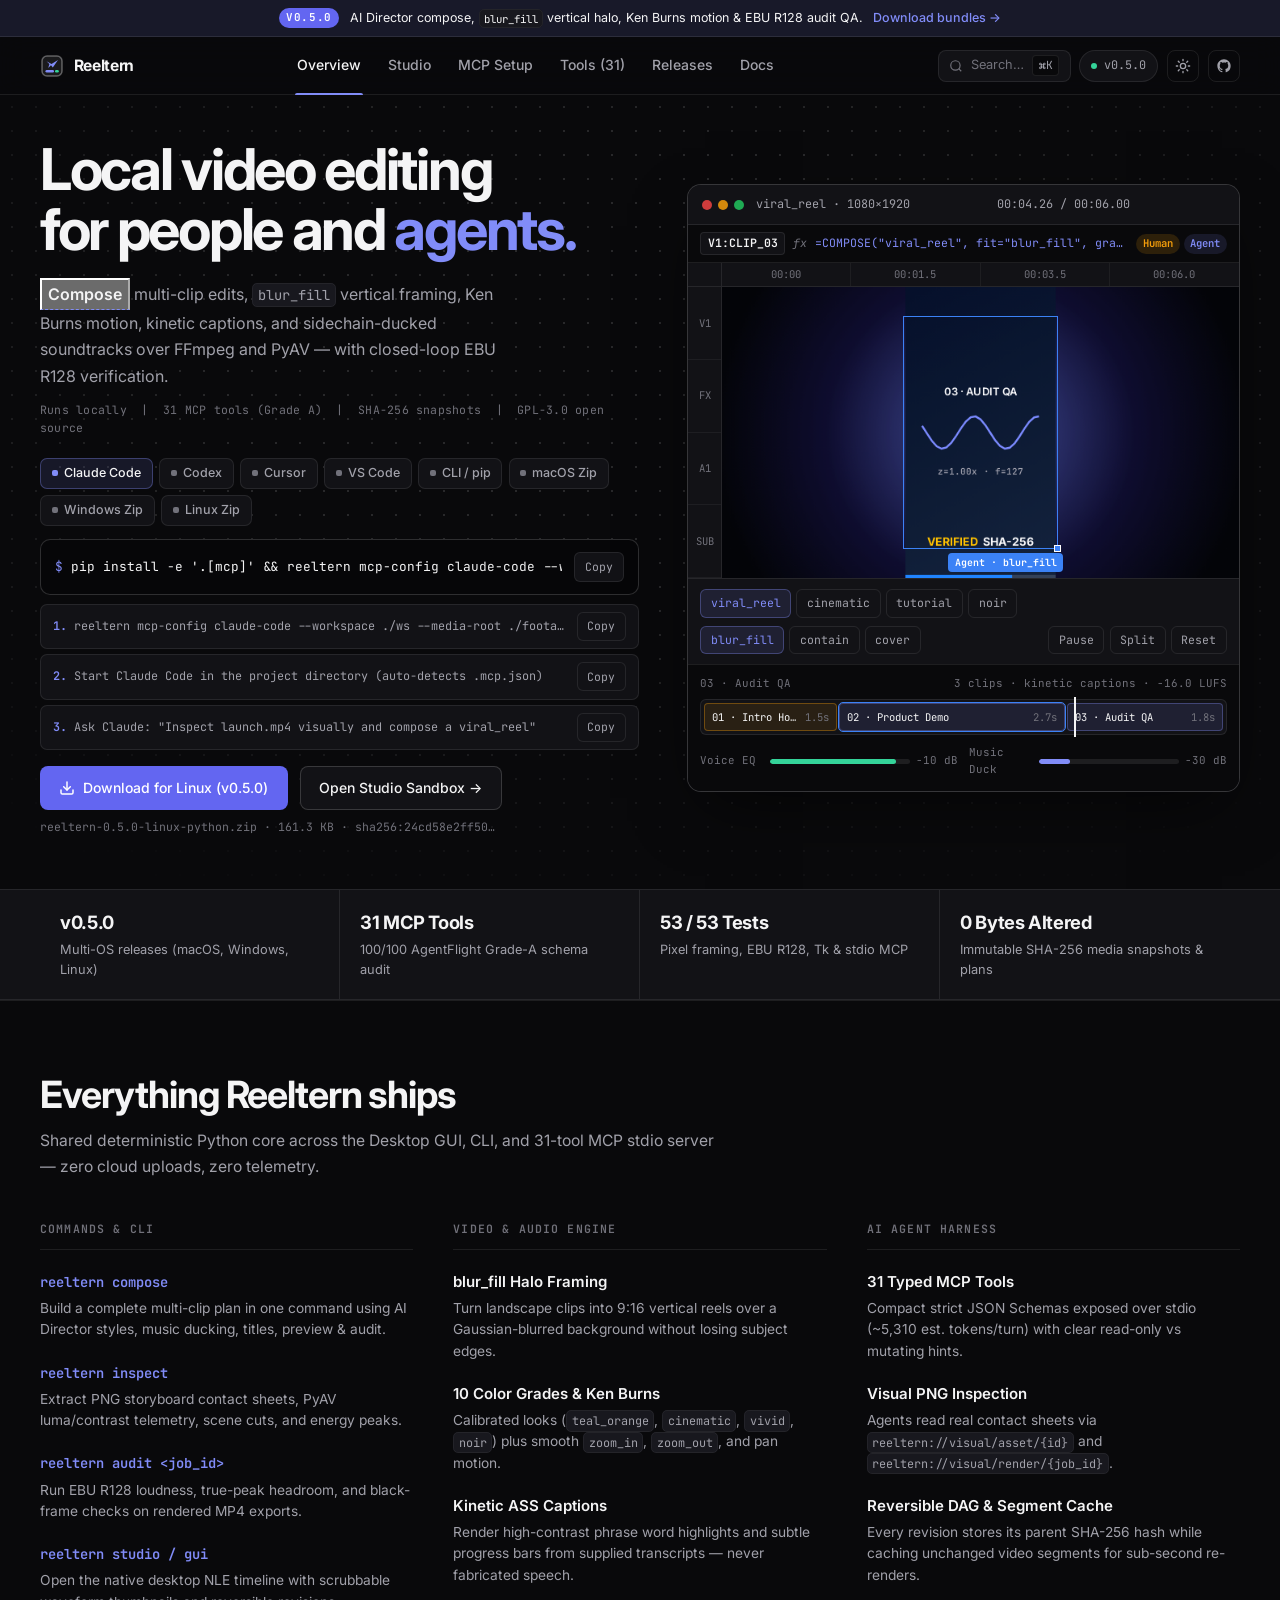
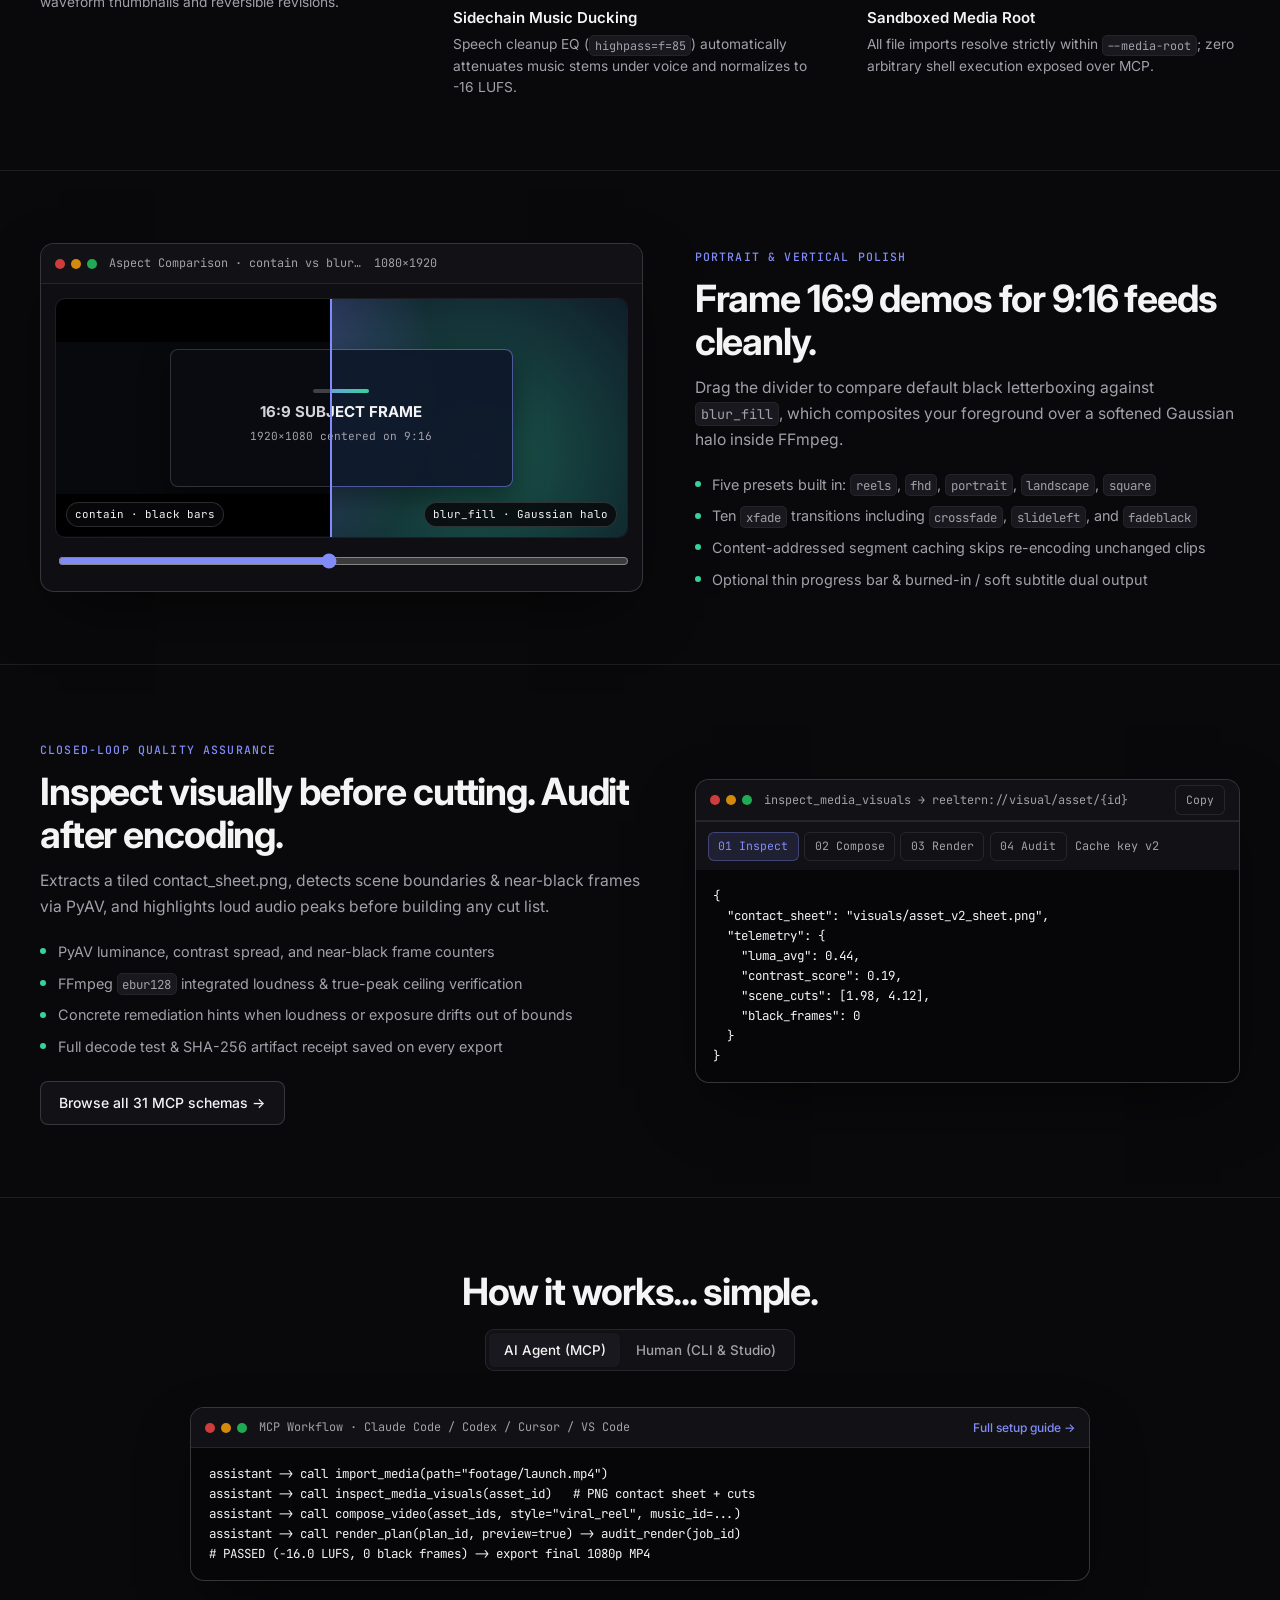
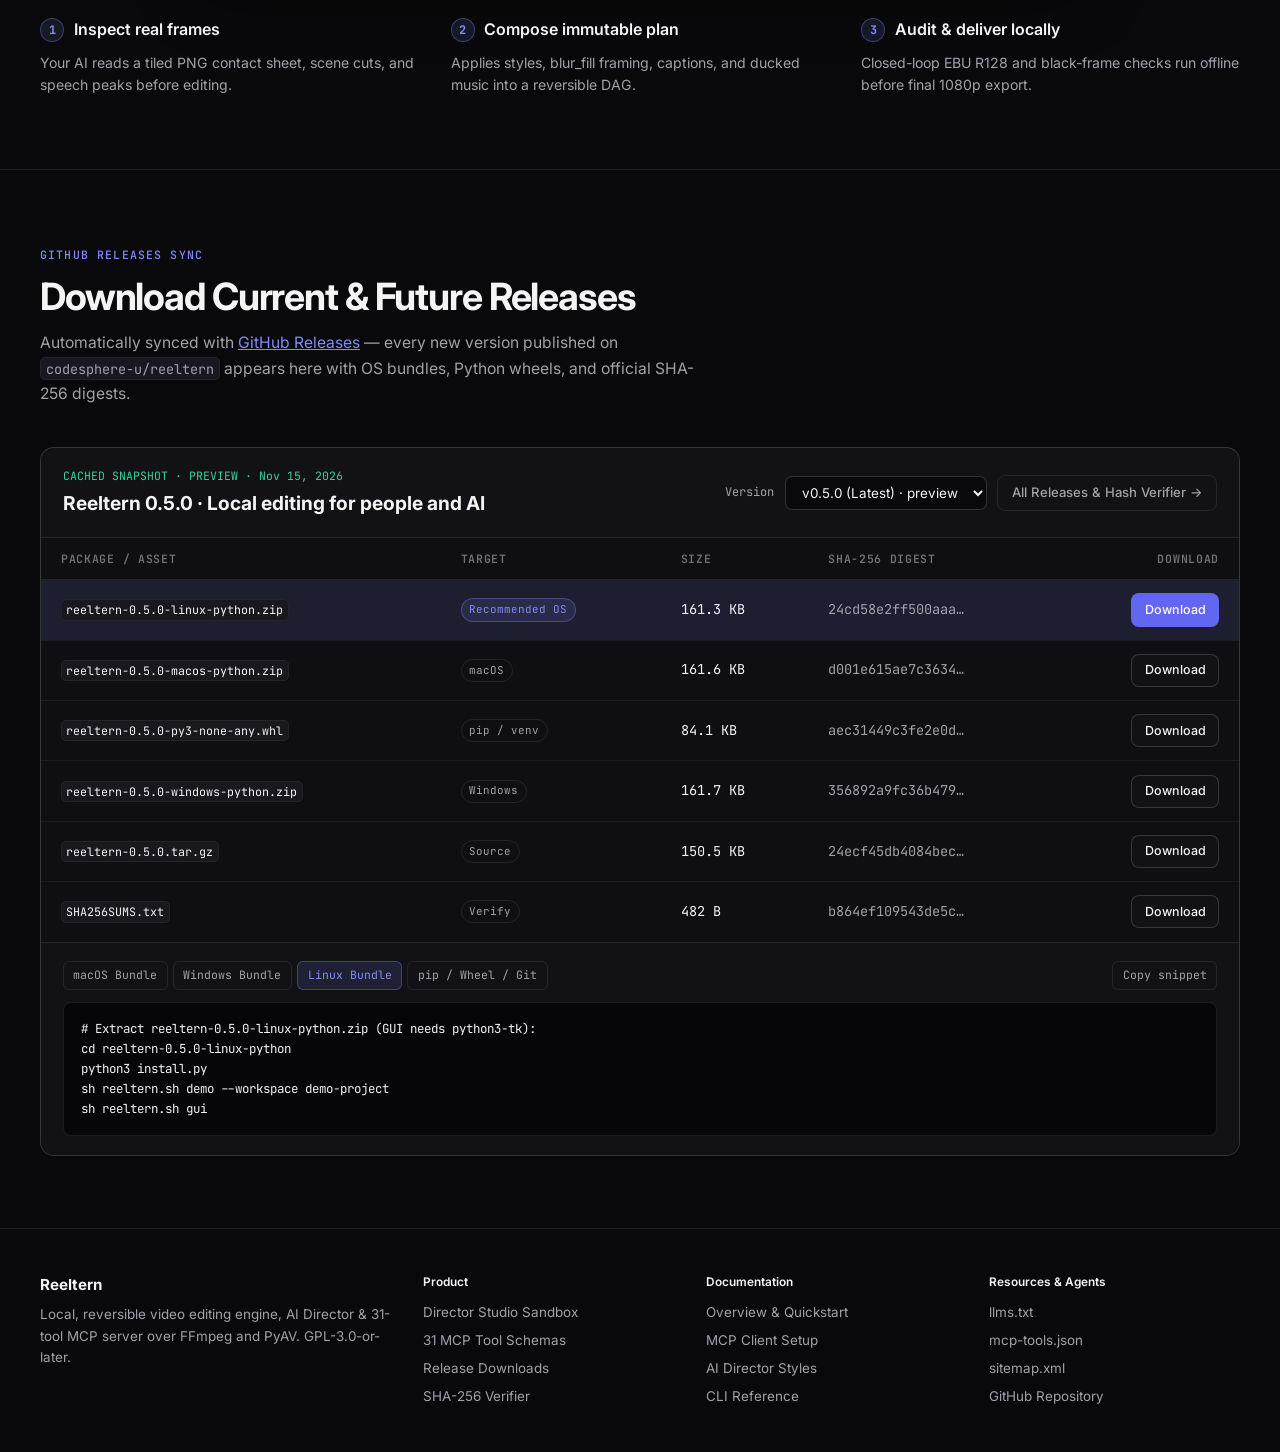
==== commit c7cbf661: "Redesign Reeltern website with obsidian/paper studio UI" ====
--- a/website/index.html
+++ b/website/index.html
@@ -1,15 +1,15 @@
 <!doctype html>
-<html lang="en">
+<html lang="en" data-theme="dark">
   <head>
     <meta charset="utf-8" />
     <meta name="viewport" content="width=device-width, initial-scale=1.0" />
     <title>Reeltern — Local Video Editing Engine, AI Director &amp; MCP Server</title>
     <meta
       name="description"
-      content="Local reversible video editing for people and AI assistants: blur_fill vertical framing, Ken Burns motion, kinetic ASS captions, sidechain music ducking, 31 Grade-A MCP tools, and verified SHA-256 exports."
+      content="Local, reversible video editing for people and AI assistants: blur_fill vertical framing, Ken Burns motion, kinetic ASS captions, sidechain music ducking, 31 Grade-A MCP tools, and verified SHA-256 exports."
     />
     <meta name="robots" content="index, follow" />
-    <meta name="theme-color" content="#060a12" />
+    <meta name="theme-color" content="#09090b" />
     <link rel="canonical" href="https://codesphere-u.github.io/reeltern/" />
     <link rel="icon" type="image/svg+xml" href="./favicon.svg?v=0.5.0" />
     <link rel="manifest" href="./manifest.webmanifest" />
@@ -17,7 +17,7 @@
     <meta property="og:type" content="website" />
     <meta property="og:url" content="https://codesphere-u.github.io/reeltern/" />
     <meta property="og:site_name" content="Reeltern" />
-    <meta property="og:title" content="Reeltern — Your footage. In full flight." />
+    <meta property="og:title" content="Reeltern — Local Video Editing for People and Agents" />
     <meta
       property="og:description"
       content="AI Director auto-compose, closed-loop EBU R128 audit QA, blur_fill framing, kinetic captions, and 31 AgentFlight Grade-A MCP tools."
@@ -26,6 +26,16 @@
     <meta name="twitter:card" content="summary_large_image" />
     <meta name="twitter:image" content="https://codesphere-u.github.io/reeltern/og-image.svg" />
 
+    <script>
+      (function () {
+        try {
+          var saved = localStorage.getItem('reeltern-theme');
+          if (saved === 'light' || saved === 'dark') {
+            document.documentElement.setAttribute('data-theme', saved);
+          }
+        } catch (e) {}
+      })();
+    </script>
     <link rel="stylesheet" href="./styles.css?v=0.5.0" />
     <script type="application/ld+json">
       {
@@ -43,475 +53,490 @@
     </script>
   </head>
   <body>
-    <div class="ambient-backdrop" aria-hidden="true"></div>
-    <div class="grid-overlay" aria-hidden="true"></div>
+    <div class="top-banner">
+      <div class="top-banner-inner">
+        <span class="banner-pill" data-latest-badge>v0.5.0</span>
+        <span>AI Director compose, <code>blur_fill</code> vertical halo, Ken Burns motion &amp; EBU R128 audit QA.</span>
+        <a class="banner-link" href="#downloads">Download bundles →</a>
+      </div>
+    </div>
 
     <header class="site-header">
       <div class="header-inner">
         <a class="brand-link" href="./" aria-label="Reeltern home">
-          <svg viewBox="0 0 64 64" fill="none" aria-hidden="true">
-            <rect x="2" y="2" width="60" height="60" rx="16" fill="#0b1221" stroke="#66ddbe" stroke-opacity="0.38" stroke-width="2" />
-            <path d="M16 17L30 25L49 13L34 34L29 28L21 36L24 25Z" fill="#66ddbe" />
-            <rect x="14" y="42" width="22" height="7" rx="3.5" fill="#66ddbe" fill-opacity="0.32" stroke="#66ddbe" stroke-width="1.4" />
-            <rect x="39" y="42" width="11" height="7" rx="3.5" fill="#ffd166" />
+          <svg viewBox="0 0 24 24" fill="none" aria-hidden="true">
+            <rect x="2" y="2" width="20" height="20" rx="5" fill="currentColor" fill-opacity="0.08" stroke="currentColor" stroke-opacity="0.35" stroke-width="1.5" />
+            <path d="M6.5 7.2L11.5 10L18 6L12.8 13.5L11 11.2L8.2 14L9.4 10Z" fill="#818cf8" />
+            <rect x="5.5" y="16" width="8.5" height="2.6" rx="1.3" fill="#818cf8" />
+            <rect x="15" y="16" width="3.8" height="2.6" rx="1.3" fill="#34d399" />
           </svg>
-          <span>REELTERN</span>
+          <span>Reeltern</span>
         </a>
 
         <button class="menu-toggle" type="button" aria-label="Toggle navigation" aria-expanded="false">☰</button>
 
         <nav class="header-nav" aria-label="Primary navigation">
           <a class="nav-link active" href="./">Overview</a>
-          <a class="nav-link" href="./studio.html">Director Studio</a>
-          <a class="nav-link" href="./tools.html">MCP Tools (31)</a>
+          <a class="nav-link" href="./studio.html">Studio</a>
+          <a class="nav-link" href="./docs.html#mcp-setup">MCP Setup</a>
+          <a class="nav-link" href="./tools.html">Tools (31)</a>
           <a class="nav-link" href="./releases.html">Releases</a>
           <a class="nav-link" href="./docs.html">Docs</a>
         </nav>
 
         <div class="header-actions">
-          <a class="release-pill" href="./releases.html" data-latest-pill title="Latest GitHub release">
+          <button class="cmd-k-btn" type="button" id="open-cmdk" aria-label="Quick search">
+            <svg width="14" height="14" viewBox="0 0 24 24" fill="none" stroke="currentColor" stroke-width="2" aria-hidden="true">
+              <circle cx="11" cy="11" r="8" />
+              <line x1="21" y1="21" x2="16.65" y2="16.65" />
+            </svg>
+            <span class="cmd-k-text">Search…</span>
+            <kbd>⌘K</kbd>
+          </button>
+
+          <a class="release-pill" href="#downloads" title="Latest GitHub release">
             <span class="pulse-dot" aria-hidden="true"></span>
-            <span data-latest-tag>Loading…</span>
+            <span data-latest-tag>v0.5.0</span>
           </a>
-          <a
-            class="icon-btn"
-            href="https://github.com/codesphere-u/reeltern"
-            target="_blank"
-            rel="noopener noreferrer"
-            aria-label="Reeltern on GitHub"
-          >
-            <svg width="17" height="17" viewBox="0 0 24 24" fill="currentColor" aria-hidden="true">
+
+          <button class="icon-btn" type="button" id="theme-toggle" aria-label="Toggle light or dark theme" title="Switch light / dark theme">
+            <svg width="16" height="16" viewBox="0 0 24 24" fill="none" stroke="currentColor" stroke-width="2" stroke-linecap="round" stroke-linejoin="round" aria-hidden="true">
+              <circle cx="12" cy="12" r="4" />
+              <path d="M12 2v2M12 20v2M4.93 4.93l1.41 1.41M17.66 17.66l1.41 1.41M2 12h2M20 12h2M4.93 19.07l1.41-1.41M17.66 6.34l1.41-1.41" />
+            </svg>
+          </button>
+
+          <a class="icon-btn" href="https://github.com/codesphere-u/reeltern" target="_blank" rel="noopener noreferrer" aria-label="Reeltern on GitHub">
+            <svg width="16" height="16" viewBox="0 0 24 24" fill="currentColor" aria-hidden="true">
               <path d="M12 2C6.477 2 2 6.484 2 12.017c0 4.425 2.865 8.18 6.839 9.504.5.092.682-.217.682-.483 0-.237-.008-.868-.013-1.703-2.782.605-3.369-1.343-3.369-1.343-.454-1.158-1.11-1.466-1.11-1.466-.908-.62.069-.608.069-.608 1.003.07 1.53 1.032 1.53 1.032.892 1.53 2.341 1.088 2.91.832.092-.647.35-1.088.636-1.338-2.22-.253-4.555-1.113-4.555-4.951 0-1.093.39-1.988 1.029-2.688-.103-.253-.446-1.272.098-2.65 0 0 .84-.27 2.75 1.026A9.564 9.564 0 0112 6.844c.85.004 1.705.115 2.504.337 1.909-1.296 2.747-1.027 2.747-1.027.546 1.379.202 2.398.1 2.651.64.7 1.028 1.595 1.028 2.688 0 3.848-2.339 4.695-4.566 4.943.359.309.678.92.678 1.855 0 1.338-.012 2.419-.012 2.747 0 .268.18.58.688.482A10.019 10.019 0 0022 12.017C22 6.484 17.522 2 12 2z" />
             </svg>
-            <span>GitHub</span>
           </a>
         </div>
       </div>
     </header>
 
     <main>
+      <!-- HERO: Plannotator clarity + Stitch client selector + Univer domain canvas -->
       <section class="hero">
-        <div class="container">
-          <div class="hero-top">
-            <div class="eyebrow">
-              <span>53 / 53 verified tests</span>
-              <span>·</span>
-              <span>31 MCP Tools (100/100 Grade A)</span>
-              <span>·</span>
-              <span>Local FFmpeg + PyAV</span>
-            </div>
-
+        <div class="hero-dots" aria-hidden="true"></div>
+        <div class="container hero-grid">
+          <div>
             <h1 class="hero-title">
-              Your footage.
-              <span class="gradient-text">In full flight.</span>
+              Local video editing<br />
+              for people and <span class="hero-accent">agents.</span>
             </h1>
 
             <p class="hero-subtitle">
-              A reversible local video editing engine and AI Director studio for people and MCP assistants — turning raw footage into <strong>blur_fill</strong> reels, Ken Burns camera motion, kinetic captions, sidechain-ducked soundtracks, and EBU R128 verified exports.
+              <button type="button" class="interactive-word" id="hero-preview-word" title="Click to split & preview timeline cut">Compose</button>
+              multi-clip edits, <code>blur_fill</code> vertical framing, Ken Burns motion, kinetic captions, and sidechain-ducked soundtracks over FFmpeg and PyAV — with closed-loop EBU R128 verification.
             </p>
 
-            <div class="hero-cta-panel">
-              <div class="download-hero-row">
-                <a id="hero-primary-dl" class="btn btn-primary" href="#downloads">
-                  <svg width="18" height="18" viewBox="0 0 24 24" fill="none" stroke="currentColor" stroke-width="2.4" stroke-linecap="round" stroke-linejoin="round" aria-hidden="true">
-                    <path d="M21 15v4a2 2 0 0 1-2 2H5a2 2 0 0 1-2-2v-4" />
-                    <polyline points="7 10 12 15 17 10" />
-                    <line x1="12" y1="15" x2="12" y2="3" />
-                  </svg>
-                  <span id="hero-dl-label">Download Latest Release</span>
-                </a>
-                <a class="btn btn-secondary" href="./studio.html">Open Director Playground →</a>
-                <a class="btn btn-ghost" href="./releases.html">All OS Bundles &amp; SHA-256</a>
-              </div>
-
-              <div class="smart-dl-meta" id="hero-dl-meta">
-                <span>Detecting platform &amp; live GitHub releases…</span>
-              </div>
-
-              <div class="cmd-deck" aria-label="Quickstart commands">
-                <div class="cmd-tabs">
-                  <div class="cmd-tab-list" role="tablist">
-                    <button class="cmd-tab active" role="tab" aria-selected="true" data-cmd="pip install -e '.[mcp]'" data-label="Install">Install</button>
-                    <button class="cmd-tab" role="tab" aria-selected="false" data-cmd="reeltern compose launch.mp4 --style viral_reel --music bgm.wav --preview --audit" data-label="AI Director">AI Director</button>
-                    <button class="cmd-tab" role="tab" aria-selected="false" data-cmd="reeltern mcp-config claude-code --workspace ./ws --media-root ./footage" data-label="MCP Setup">MCP Setup</button>
-                    <button class="cmd-tab" role="tab" aria-selected="false" data-cmd="reeltern demo --workspace demo-project" data-label="Demo">Synthetic Demo</button>
-                  </div>
-                  <button class="copy-btn" type="button" id="hero-copy-cmd">Copy</button>
-                </div>
-                <div class="cmd-body">
-                  <pre class="cmd-code"><span class="cmd-prompt">$</span><span id="hero-cmd-text">pip install -e '.[mcp]'</span></pre>
-                </div>
-              </div>
-            </div>
-          </div>
-
-          <!-- Interactive Live Workstation Preview -->
-          <div class="studio-showcase" id="workstation-hero" data-reveal>
+            <p class="hero-meta-line">
+              Runs locally &nbsp;|&nbsp; 31 MCP tools (Grade A) &nbsp;|&nbsp; SHA-256 snapshots &nbsp;|&nbsp; GPL-3.0 open source
+            </p>
+
+            <!-- Client / Install Selector (Plannotator + Stitch style) -->
+            <div class="agent-selector" id="hero-target-tabs" role="tablist" aria-label="Select MCP client or installation platform">
+              <button class="agent-btn active" type="button" data-target="claude"><span class="agent-dot"></span>Claude Code</button>
+              <button class="agent-btn" type="button" data-target="codex"><span class="agent-dot"></span>Codex</button>
+              <button class="agent-btn" type="button" data-target="cursor"><span class="agent-dot"></span>Cursor</button>
+              <button class="agent-btn" type="button" data-target="vscode"><span class="agent-dot"></span>VS Code</button>
+              <button class="agent-btn" type="button" data-target="cli"><span class="agent-dot"></span>CLI / pip</button>
+              <button class="agent-btn" type="button" data-target="macos"><span class="agent-dot"></span>macOS Zip</button>
+              <button class="agent-btn" type="button" data-target="windows"><span class="agent-dot"></span>Windows Zip</button>
+              <button class="agent-btn" type="button" data-target="linux"><span class="agent-dot"></span>Linux Zip</button>
+            </div>
+
+            <div class="install-box">
+              <pre class="install-cmd"><span class="prompt">$</span><span id="hero-cmd-text">pip install -e '.[mcp]' &amp;&amp; reeltern mcp-config claude-code --workspace ./ws --media-root ./footage</span></pre>
+              <button class="copy-btn" type="button" id="hero-copy-cmd">Copy</button>
+            </div>
+
+            <div class="hero-detail-steps" id="hero-steps-list"></div>
+
+            <div class="hero-cta-row">
+              <a class="btn btn-primary" id="hero-primary-dl" href="#downloads">
+                <svg width="16" height="16" viewBox="0 0 24 24" fill="none" stroke="currentColor" stroke-width="2.2" stroke-linecap="round" stroke-linejoin="round" aria-hidden="true">
+                  <path d="M21 15v4a2 2 0 0 1-2 2H5a2 2 0 0 1-2-2v-4" />
+                  <polyline points="7 10 12 15 17 10" />
+                  <line x1="12" y1="15" x2="12" y2="3" />
+                </svg>
+                <span id="hero-dl-label">Download Latest Release</span>
+              </a>
+              <a class="btn btn-secondary" href="./studio.html">Open Studio Sandbox →</a>
+            </div>
+            <div class="smart-dl-meta" id="hero-dl-meta">Detecting platform &amp; syncing GitHub Releases…</div>
+          </div>
+
+          <!-- RIGHT: Univer-inspired Studio NLE Frame -->
+          <div class="studio-frame" id="workstation-hero">
             <div class="window-chrome">
               <div class="traffic-lights" aria-hidden="true">
-                <span class="dot dot-red"></span>
-                <span class="dot dot-yellow"></span>
-                <span class="dot dot-green"></span>
-              </div>
-              <div class="window-title">
-                <span>Reeltern Studio · AI Director Live Canvas</span>
-                <span class="window-badge" id="ws-style-badge">viral_reel · 1080×1920</span>
-              </div>
-              <div class="timecode-readout" id="ws-timecode">00:00.00 / 00:06.00</div>
-            </div>
-
-            <div class="workstation-grid">
-              <div class="viewport-pane">
-                <div class="canvas-stage">
-                  <canvas id="hero-preview-canvas" width="640" height="320" aria-label="Interactive Reeltern video compositor canvas"></canvas>
-                  <div class="stage-hud">
-                    <span class="hud-pill mint" id="hud-fit-badge">fit: blur_fill</span>
-                    <span class="hud-pill" id="hud-fx-badge">grade: vivid · zoom_in</span>
-                  </div>
-                </div>
-
-                <div class="transport-bar">
-                  <div class="transport-controls">
-                    <button class="btn btn-primary" type="button" id="ws-play-btn" style="padding: 0.45rem 0.95rem; font-size: 0.84rem;">Pause</button>
-                    <button class="btn btn-ghost" type="button" id="ws-split-btn">Split @ Playhead (S)</button>
-                    <button class="btn btn-ghost" type="button" id="ws-reset-btn">Reset Clips</button>
-                  </div>
-                  <div class="hud-pill" id="ws-scene-pill">Scene 01 · Hook Opening</div>
-                </div>
-              </div>
-
-              <div class="inspector-pane">
-                <div class="control-group">
-                  <div class="control-label">
-                    <span>AI Director Style Preset</span>
-                    <span class="mono" style="color: var(--mint);">compose_video</span>
-                  </div>
-                  <div class="pill-selector" id="ws-style-pills">
-                    <button class="chip-btn active" type="button" data-style="viral_reel">viral_reel</button>
-                    <button class="chip-btn" type="button" data-style="cinematic">cinematic</button>
-                    <button class="chip-btn" type="button" data-style="tutorial">tutorial</button>
-                    <button class="chip-btn" type="button" data-style="documentary">documentary</button>
-                    <button class="chip-btn" type="button" data-style="noir_trailer">noir_trailer</button>
-                  </div>
-                </div>
-
-                <div class="control-group">
-                  <div class="control-label">
-                    <span>Aspect Framing Fit</span>
-                    <span class="mono">portrait / reels</span>
-                  </div>
-                  <div class="pill-selector" id="ws-fit-pills">
-                    <button class="chip-btn active" type="button" data-fit="blur_fill">blur_fill halo</button>
-                    <button class="chip-btn" type="button" data-fit="contain">contain bars</button>
-                    <button class="chip-btn" type="button" data-fit="cover">cover crop</button>
-                  </div>
-                </div>
-
-                <div class="control-group">
-                  <div class="control-label">
-                    <span>Color Grade &amp; Motion</span>
-                    <span class="mono">10 grades · 5 motions</span>
-                  </div>
-                  <div class="pill-selector" id="ws-grade-pills">
-                    <button class="chip-btn amber active" type="button" data-grade="vivid">vivid</button>
-                    <button class="chip-btn amber" type="button" data-grade="teal_orange">teal_orange</button>
-                    <button class="chip-btn amber" type="button" data-grade="cinematic">cinematic</button>
-                    <button class="chip-btn amber" type="button" data-grade="studio">studio</button>
-                    <button class="chip-btn amber" type="button" data-grade="noir">noir</button>
-                  </div>
-                </div>
-
-                <div class="audio-duck-card">
-                  <div class="control-label">
-                    <span>Sidechain Audio Ducking</span>
-                    <span class="mono" style="color: var(--mint);">voice_cleanup + music</span>
-                  </div>
-                  <div class="meter-row">
-                    <span>Speech EQ</span>
-                    <div class="meter-track"><div class="meter-fill voice" id="meter-voice" style="width: 72%;"></div></div>
-                    <span id="meter-voice-db">-12 dB</span>
-                  </div>
-                  <div class="meter-row">
-                    <span>Music Bed</span>
-                    <div class="meter-track"><div class="meter-fill music" id="meter-music" style="width: 28%;"></div></div>
-                    <span id="meter-music-db">-24 dB</span>
-                  </div>
-                </div>
-
-                <div class="audit-strip" id="ws-audit-strip">
-                  <span><strong>AUDIT_RENDER QA:</strong> PASSED · -16.0 LUFS · -1.8 dBFS True Peak · 0 black frames</span>
-                  <span style="opacity: 0.85;">Receipt: dimensions, duration, video/audio decode &amp; SHA-256 hashes verified</span>
-                </div>
-              </div>
-            </div>
-
+                <span class="tl-r"></span>
+                <span class="tl-y"></span>
+                <span class="tl-g"></span>
+              </div>
+              <div class="window-label" id="ws-style-badge">viral_reel · 1080×1920</div>
+              <div class="window-label" id="ws-timecode">00:01.40 / 00:06.00</div>
+            </div>
+
+            <!-- Univer Formula Bar -->
+            <div class="formula-bar">
+              <div class="formula-left">
+                <span class="formula-cell" id="ws-cell-ref">V1:CLIP_02</span>
+                <span class="formula-fx">fx</span>
+                <span class="formula-expr" id="ws-formula-expr">=COMPOSE("viral_reel", fit="blur_fill", grade="vivid")</span>
+              </div>
+              <div class="collab-avatars">
+                <span class="collab-badge collab-human">Human</span>
+                <span class="collab-badge collab-agent">Agent</span>
+              </div>
+            </div>
+
+            <!-- Univer Grid Headers + Stage -->
+            <div class="nle-grid-wrap">
+              <div class="nle-col-corner"></div>
+              <div class="nle-col-headers" aria-hidden="true">
+                <span>00:00</span>
+                <span>00:01.5</span>
+                <span>00:03.5</span>
+                <span>00:06.0</span>
+              </div>
+
+              <div class="nle-row-headers" aria-hidden="true">
+                <span>V1</span>
+                <span>FX</span>
+                <span>A1</span>
+                <span>SUB</span>
+              </div>
+
+              <div class="canvas-stage">
+                <canvas id="hero-preview-canvas" width="640" height="360" aria-label="Interactive Reeltern video compositor canvas"></canvas>
+                <div class="selection-box" id="ws-selection-box" aria-hidden="true">
+                  <span class="selection-handle"></span>
+                  <span class="agent-cursor-tag" id="ws-agent-tag">Agent · blur_fill</span>
+                </div>
+              </div>
+            </div>
+
+            <!-- Canvas Style & Transport Controls -->
+            <div class="canvas-toolbar">
+              <div class="pill-selector" id="ws-style-pills">
+                <button class="chip-btn active" type="button" data-style="viral_reel">viral_reel</button>
+                <button class="chip-btn" type="button" data-style="cinematic">cinematic</button>
+                <button class="chip-btn" type="button" data-style="tutorial">tutorial</button>
+                <button class="chip-btn" type="button" data-style="noir_trailer">noir</button>
+              </div>
+              <div class="pill-selector" id="ws-fit-pills">
+                <button class="chip-btn active" type="button" data-fit="blur_fill">blur_fill</button>
+                <button class="chip-btn" type="button" data-fit="contain">contain</button>
+                <button class="chip-btn" type="button" data-fit="cover">cover</button>
+              </div>
+              <div class="pill-selector">
+                <button class="chip-btn" type="button" id="ws-play-btn">Pause</button>
+                <button class="chip-btn" type="button" id="ws-split-btn">Split</button>
+                <button class="chip-btn" type="button" id="ws-reset-btn">Reset</button>
+              </div>
+            </div>
+
+            <!-- Timeline Rail + Audio Ducking Meters -->
             <div class="timeline-dock">
               <div class="timeline-track-header">
-                <span>REVERSIBLE TIMELINE (click track to scrub playhead)</span>
-                <span id="ws-timeline-summary">3 clips · kinetic captions · progress_bar: ON</span>
-              </div>
-              <div class="timeline-rail" id="ws-timeline-rail" title="Click anywhere to seek playhead">
-                <div class="playhead-needle" id="ws-playhead" style="left: 18%;"></div>
-              </div>
-            </div>
-          </div>
-
-          <div class="proof-strip" data-reveal>
-            <div class="proof-card">
-              <div class="proof-value">53 / 53</div>
-              <div class="proof-label">Automated unit tests verifying pixels, audio streams, Tk Studio &amp; stdio MCP</div>
-            </div>
-            <div class="proof-card">
-              <div class="proof-value">100 / 100</div>
-              <div class="proof-label">AgentFlight MCP Grade-A score across 31 tools (`0` errors, `0` warnings)</div>
-            </div>
-            <div class="proof-card">
-              <div class="proof-value">5 Styles</div>
-              <div class="proof-label">AI Director compositions paired with closed-loop EBU R128 audit_render QA</div>
-            </div>
-            <div class="proof-card">
-              <div class="proof-value">0 Bytes Altered</div>
-              <div class="proof-label">Content-addressed SHA-256 snapshots keep originals &amp; prior revisions untouched</div>
+                <span id="ws-scene-pill">02 · Product Demo</span>
+                <span id="ws-timeline-summary">3 clips · kinetic captions · -16.0 LUFS</span>
+              </div>
+              <div class="timeline-rail" id="ws-timeline-rail" title="Click anywhere on track to scrub">
+                <div class="playhead-needle" id="ws-playhead" style="left: 23%;"></div>
+              </div>
+              <div class="duck-meters">
+                <div class="meter-row">
+                  <span>Voice EQ</span>
+                  <div class="meter-track"><div class="meter-fill voice" id="meter-voice" style="width: 72%;"></div></div>
+                  <span id="meter-voice-db">-14 dB</span>
+                </div>
+                <div class="meter-row">
+                  <span>Music Duck</span>
+                  <div class="meter-track"><div class="meter-fill music" id="meter-music" style="width: 28%;"></div></div>
+                  <span id="meter-music-db">-26 dB</span>
+                </div>
+              </div>
             </div>
           </div>
         </div>
       </section>
 
-      <!-- Closed-Loop 4-Stage Pipeline -->
-      <section class="section" id="workflow">
+      <!-- PROOF BAR (Plannotator hairline bar) -->
+      <section class="proof-bar" aria-label="Verified engineering metrics">
+        <div class="container proof-grid">
+          <div class="proof-item">
+            <div class="proof-val" id="proof-release-val">v0.5.0</div>
+            <div class="proof-desc">Multi-OS releases (macOS, Windows, Linux)</div>
+          </div>
+          <div class="proof-item">
+            <div class="proof-val">31 MCP Tools</div>
+            <div class="proof-desc">100/100 AgentFlight Grade-A schema audit</div>
+          </div>
+          <div class="proof-item">
+            <div class="proof-val">53 / 53 Tests</div>
+            <div class="proof-desc">Pixel framing, EBU R128, Tk &amp; stdio MCP</div>
+          </div>
+          <div class="proof-item">
+            <div class="proof-val">0 Bytes Altered</div>
+            <div class="proof-desc">Immutable SHA-256 media snapshots &amp; plans</div>
+          </div>
+        </div>
+      </section>
+
+      <!-- BORDERLESS 3-COLUMN INDEX ("Everything Reeltern ships") -->
+      <section class="section">
         <div class="container">
           <div class="section-header" data-reveal>
-            <span class="section-kicker">Closed-Loop Engineering</span>
-            <h2 class="section-title">Inspect visually. Direct deliberately. Verify automatically.</h2>
+            <h2 class="section-title">Everything Reeltern ships</h2>
+            <p class="section-sub">Shared deterministic Python core across the Desktop GUI, CLI, and 31-tool MCP stdio server — zero cloud uploads, zero telemetry.</p>
+          </div>
+
+          <div class="index-3col" data-reveal>
+            <div>
+              <h3 class="index-col-title">Commands &amp; CLI</h3>
+              <div class="index-list">
+                <div class="index-entry">
+                  <h3><span class="cmd-accent">reeltern compose</span></h3>
+                  <p>Build a complete multi-clip plan in one command using AI Director styles, music ducking, titles, preview &amp; audit.</p>
+                </div>
+                <div class="index-entry">
+                  <h3><span class="cmd-accent">reeltern inspect</span></h3>
+                  <p>Extract PNG storyboard contact sheets, PyAV luma/contrast telemetry, scene cuts, and energy peaks.</p>
+                </div>
+                <div class="index-entry">
+                  <h3><span class="cmd-accent">reeltern audit &lt;job_id&gt;</span></h3>
+                  <p>Run EBU R128 loudness, true-peak headroom, and black-frame checks on rendered MP4 exports.</p>
+                </div>
+                <div class="index-entry">
+                  <h3><span class="cmd-accent">reeltern studio / gui</span></h3>
+                  <p>Open the native desktop NLE timeline with scrubbable waveform thumbnails and reversible revisions.</p>
+                </div>
+              </div>
+            </div>
+
+            <div>
+              <h3 class="index-col-title">Video &amp; Audio Engine</h3>
+              <div class="index-list">
+                <div class="index-entry">
+                  <h3>blur_fill Halo Framing</h3>
+                  <p>Turn landscape clips into 9:16 vertical reels over a Gaussian-blurred background without losing subject edges.</p>
+                </div>
+                <div class="index-entry">
+                  <h3>10 Color Grades &amp; Ken Burns</h3>
+                  <p>Calibrated looks (<code>teal_orange</code>, <code>cinematic</code>, <code>vivid</code>, <code>noir</code>) plus smooth <code>zoom_in</code>, <code>zoom_out</code>, and pan motion.</p>
+                </div>
+                <div class="index-entry">
+                  <h3>Kinetic ASS Captions</h3>
+                  <p>Render high-contrast phrase word highlights and subtle progress bars from supplied transcripts — never fabricated speech.</p>
+                </div>
+                <div class="index-entry">
+                  <h3>Sidechain Music Ducking</h3>
+                  <p>Speech cleanup EQ (<code>highpass=f=85</code>) automatically attenuates music stems under voice and normalizes to -16 LUFS.</p>
+                </div>
+              </div>
+            </div>
+
+            <div>
+              <h3 class="index-col-title">AI Agent Harness</h3>
+              <div class="index-list">
+                <div class="index-entry">
+                  <h3>31 Typed MCP Tools</h3>
+                  <p>Compact strict JSON Schemas exposed over stdio (~5,310 est. tokens/turn) with clear read-only vs mutating hints.</p>
+                </div>
+                <div class="index-entry">
+                  <h3>Visual PNG Inspection</h3>
+                  <p>Agents read real contact sheets via <code>reeltern://visual/asset/{id}</code> and <code>reeltern://visual/render/{job_id}</code>.</p>
+                </div>
+                <div class="index-entry">
+                  <h3>Reversible DAG &amp; Segment Cache</h3>
+                  <p>Every revision stores its parent SHA-256 hash while caching unchanged video segments for sub-second re-renders.</p>
+                </div>
+                <div class="index-entry">
+                  <h3>Sandboxed Media Root</h3>
+                  <p>All file imports resolve strictly within <code>--media-root</code>; zero arbitrary shell execution exposed over MCP.</p>
+                </div>
+              </div>
+            </div>
+          </div>
+        </div>
+      </section>
+
+      <!-- SPLIT SHOWCASE 1: Blur_fill Interactive Slider -->
+      <section class="section">
+        <div class="container split-row" data-reveal>
+          <div class="studio-frame split-visual">
+            <div class="window-chrome">
+              <div class="traffic-lights" aria-hidden="true">
+                <span class="tl-r"></span><span class="tl-y"></span><span class="tl-g"></span>
+              </div>
+              <div class="window-label">Aspect Comparison · contain vs blur_fill</div>
+              <div class="window-label">1080×1920</div>
+            </div>
+
+            <div class="compare-box" id="blur-compare" style="--split: 48%;">
+              <div class="compare-layer compare-blur">
+                <div class="compare-subject">
+                  <div class="compare-wave" aria-hidden="true"></div>
+                  <strong>16:9 SUBJECT FRAME</strong>
+                  <small>1920×1080 centered on 9:16</small>
+                </div>
+              </div>
+              <div class="compare-layer compare-contain" id="blur-mask">
+                <div class="compare-subject is-contain">
+                  <div class="compare-wave is-dim" aria-hidden="true"></div>
+                  <strong>16:9 SUBJECT FRAME</strong>
+                  <small>1920×1080 centered on 9:16</small>
+                </div>
+              </div>
+              <div class="compare-divider" id="blur-divider"></div>
+              <span class="compare-tag left">contain · black bars</span>
+              <span class="compare-tag right">blur_fill · Gaussian halo</span>
+            </div>
+
+            <div class="range-wrap">
+              <input class="slider-input" id="blur-slider" type="range" min="10" max="90" value="48" aria-label="Compare contain vs blur_fill framing" />
+            </div>
+          </div>
+
+          <div class="split-copy">
+            <span class="section-kicker">Portrait &amp; Vertical Polish</span>
+            <h2 class="section-title">Frame 16:9 demos for 9:16 feeds cleanly.</h2>
             <p class="section-sub">
-              Most video wrappers fire a single blind filter command. Reeltern gives humans and AI agents visual telemetry before cutting and measurable quality assurance after encoding.
+              Drag the divider to compare default black letterboxing against <code>blur_fill</code>, which composites your foreground over a softened Gaussian halo inside FFmpeg.
             </p>
-          </div>
-
-          <div class="pipeline-layout" data-reveal>
-            <div class="stage-list" role="tablist" aria-label="Reeltern editing pipeline stages">
-              <button class="stage-item active" type="button" data-stage="inspect">
-                <div class="stage-step">01 · INSPECT VISUALS &amp; AUDIO</div>
-                <h3>Contact sheets, scene cuts &amp; energy peaks</h3>
-                <p>PyAV extracts luminance, contrast spread, scene boundaries, speech silence windows, and a PNG contact sheet over MCP.</p>
-              </button>
-              <button class="stage-item" type="button" data-stage="compose">
-                <div class="stage-step">02 · AI DIRECTOR COMPOSE</div>
-                <h3>One-call style presets over immutable plans</h3>
-                <p>Choose cinematic, viral_reel, tutorial, documentary, or noir_trailer to build a traceable, reversible v2 timeline.</p>
-              </button>
-              <button class="stage-item" type="button" data-stage="render">
-                <div class="stage-step">03 · RENDER &amp; SIDECHAIN MIX</div>
-                <h3>blur_fill, Ken Burns motion &amp; ducked music</h3>
-                <p>Hardware-portable FFmpeg renders deterministic frames, kinetic ASS word highlights, clean EQ voice, and segment cache keys.</p>
-              </button>
-              <button class="stage-item" type="button" data-stage="audit">
-                <div class="stage-step">04 · AUDIT_RENDER SELF-CRITIQUE</div>
-                <h3>EBU R128 loudness &amp; exposure QA scorecard</h3>
-                <p>Measures integrated LUFS, true peak, black frames, and emits concrete repair actions before final full-HD export.</p>
-              </button>
-            </div>
-
-            <div class="stage-detail-card">
-              <div>
-                <span class="bento-tag" id="stage-tag">MCP + Core Python</span>
-                <h3 id="stage-title" style="margin: 0.7rem 0 0.4rem;">inspect_media_visuals → reeltern://visual/asset/{id}</h3>
-                <p id="stage-desc" style="color: var(--ink-65); margin: 0 0 1rem;">
-                  Agents read real PNG storyboard contact sheets alongside objective scene cuts and audio peaks so cuts align with action instead of guessing timestamps.
-                </p>
-              </div>
-              <pre class="code-window" id="stage-code"></pre>
-              <div style="display: flex; justify-content: space-between; align-items: center; gap: 1rem; flex-wrap: wrap;">
-                <span class="mono" style="font-size: 0.76rem; color: var(--mint-hi);" id="stage-foot">Cache key v2 · deterministic thumbnail reuse</span>
-                <a class="btn btn-ghost" href="./tools.html">Explore all 31 MCP tools →</a>
-              </div>
-            </div>
+            <ul>
+              <li>Five presets built in: <code>reels</code>, <code>fhd</code>, <code>portrait</code>, <code>landscape</code>, <code>square</code></li>
+              <li>Ten <code>xfade</code> transitions including <code>crossfade</code>, <code>slideleft</code>, and <code>fadeblack</code></li>
+              <li>Content-addressed segment caching skips re-encoding unchanged clips</li>
+              <li>Optional thin progress bar &amp; burned-in / soft subtitle dual output</li>
+            </ul>
           </div>
         </div>
       </section>
 
-      <!-- Creator & AI Capabilities Bento Grid -->
-      <section class="section" id="features">
-        <div class="container">
-          <div class="section-header" data-reveal>
-            <span class="section-kicker">Creator-Grade Capabilities</span>
-            <h2 class="section-title">Everything needed to ship studio-grade video.</h2>
-            <p class="section-sub">
-              Every visual, transition, caption, and mix rule lives inside the shared tested core — identical across Studio Desktop, CLI, Python API, and MCP.
+      <!-- SPLIT SHOWCASE 2: 4-Stage Closed-Loop Audit -->
+      <section class="section">
+        <div class="container split-row is-reversed" data-reveal>
+          <div class="studio-frame split-visual">
+            <div class="window-chrome">
+              <div class="traffic-lights" aria-hidden="true">
+                <span class="tl-r"></span><span class="tl-y"></span><span class="tl-g"></span>
+              </div>
+              <div class="window-label" id="stage-title">inspect_media_visuals → reeltern://visual/asset/{id}</div>
+              <button class="copy-btn" type="button" id="stage-copy-btn">Copy</button>
+            </div>
+            <div class="canvas-toolbar">
+              <div class="pill-selector" role="tablist" aria-label="Closed-loop pipeline stages">
+                <button class="chip-btn stage-item active" type="button" data-stage="inspect">01 Inspect</button>
+                <button class="chip-btn stage-item" type="button" data-stage="compose">02 Compose</button>
+                <button class="chip-btn stage-item" type="button" data-stage="render">03 Render</button>
+                <button class="chip-btn stage-item" type="button" data-stage="audit">04 Audit</button>
+              </div>
+              <span class="window-label" id="stage-foot">Cache key v2</span>
+            </div>
+            <pre class="code-window window-code-body" id="stage-code"></pre>
+          </div>
+
+          <div class="split-copy">
+            <span class="section-kicker">Closed-Loop Quality Assurance</span>
+            <h2 class="section-title">Inspect visually before cutting. Audit after encoding.</h2>
+            <p class="section-sub" id="stage-desc">
+              Instead of guessing timestamps blindly, Reeltern extracts a real PNG contact sheet, scene cuts, and loudness peaks — then audits the rendered MP4 against EBU R128 before delivery.
             </p>
-          </div>
-
-          <div class="bento-grid">
-            <article class="bento-card span-7" data-reveal>
-              <span class="bento-tag">fit: blur_fill</span>
-              <h3>Vertical Halo Framing Without Hard Cropping</h3>
-              <p>Drag to compare standard <code>contain</code> black letterboxing against Reeltern <code>blur_fill</code>, which renders a dimmed Gaussian-blurred canvas behind your crisp centered video.</p>
-              <div class="compare-box" id="blur-compare">
-                <div class="compare-layer compare-blur">
-                  <div class="compare-subject">
-                    <strong>SHARP SUBJECT (16:9)</strong>
-                    <span>+ blurred 9:16 ambient halo</span>
-                  </div>
-                </div>
-                <div class="compare-clip-mask" id="blur-mask" style="width: 48%;">
-                  <div class="compare-layer compare-contain" style="width: 208%;">
-                    <div class="compare-subject" style="border-color: rgba(255,255,255,0.2); color: var(--ink-65);">
-                      <strong>CONTAIN (DEFAULT)</strong>
-                      <span>solid black top/bottom bars</span>
-                    </div>
-                  </div>
-                </div>
-                <div class="compare-divider" id="blur-divider" style="left: 48%;"></div>
-                <span class="compare-label left">contain</span>
-                <span class="compare-label right">blur_fill</span>
-              </div>
-              <input class="slider-input" id="blur-slider" type="range" min="10" max="90" value="48" aria-label="Compare contain framing versus blur_fill framing" />
-            </article>
-
-            <article class="bento-card span-5" data-reveal>
-              <span class="bento-tag">10 Looks · 10 Transitions</span>
-              <h3>Cinema Color Grading &amp; Smooth Joins</h3>
-              <p>Apply calibrated grades (<code>teal_orange</code>, <code>cinematic</code>, <code>studio</code>, <code>vintage</code>, <code>noir</code>) and FFmpeg <code>xfade</code> joins (<code>crossfade</code>, <code>circleopen</code>, <code>fadeblack</code>, <code>smoothleft</code>).</p>
-              <div class="pill-selector" style="margin-top: 0.4rem;">
-                <span class="param-chip req">cinematic</span>
-                <span class="param-chip req">teal_orange</span>
-                <span class="param-chip req">vivid</span>
-                <span class="param-chip req">studio</span>
-                <span class="param-chip req">vintage</span>
-                <span class="param-chip">warm</span>
-                <span class="param-chip">crisp</span>
-                <span class="param-chip">moody</span>
-                <span class="param-chip">noir</span>
-              </div>
-              <div class="pill-selector">
-                <span class="param-chip">crossfade</span>
-                <span class="param-chip">wipeleft</span>
-                <span class="param-chip">wiperight</span>
-                <span class="param-chip">slideleft</span>
-                <span class="param-chip">slideright</span>
-                <span class="param-chip">dissolve</span>
-                <span class="param-chip">smoothleft</span>
-                <span class="param-chip">circleopen</span>
-                <span class="param-chip">fadeblack</span>
-              </div>
-              <div class="audit-strip" style="margin-top: auto;">
-                <span>Camera Motion: <strong>zoom_in · zoom_out · pan_left · pan_right</strong></span>
-              </div>
-            </article>
-
-            <article class="bento-card span-5" data-reveal>
-              <span class="bento-tag">kinetic ASS + SRT</span>
-              <h3>Kinetic Word Highlights &amp; Voice Mix</h3>
-              <p>Turn existing supplied cues into high-retention phrase highlights with synchronized audio cleanup (<code>highpass=f=85</code> + compressor) and sidechain-ducked background music beds.</p>
-              <div class="audio-duck-card" style="text-align: center; padding: 1.15rem;">
-                <div class="mono" style="font-size: 1.08rem; font-weight: 800; letter-spacing: 0.04em;" id="bento-kinetic-line">
-                  <span style="color: var(--ink-65);">BUILD</span>
-                  <span style="color: var(--amber);">STUDIO</span>
-                  <span style="color: var(--ink-65);">REELS</span>
-                </div>
-                <div style="font-size: 0.74rem; color: var(--ink-45); margin-top: 0.4rem;">Burned ASS subtitle styling + optional dual mov_text soft stream</div>
-              </div>
-            </article>
-
-            <article class="bento-card span-7" data-reveal>
-              <span class="bento-tag">Reversible DAG · Segment Cache</span>
-              <h3>Never Lose an Edit or Re-Encode Unchanged Clips</h3>
-              <p>Every change creates a child revision linked by SHA-256 <code>parent</code> ID. Rendered video segments cache by normalized source hash, trim, speed, grade, motion, and transition — turning re-renders around in sub-second hits.</p>
-              <pre class="code-window" style="font-size: 0.78rem;">v1 · suggest_edit()         ──► 2 segments encoded · 0.56s
-v2 · split_clip(0, offset=1.2) ──► clip 1 cached!     · 0.34s
-v3 · configure_audio_mix(duck=true) ──► receipt SHA-256 verified</pre>
-            </article>
+            <ul>
+              <li>PyAV luminance, contrast spread, and near-black frame counters</li>
+              <li>FFmpeg <code>ebur128</code> integrated loudness &amp; true-peak ceiling verification</li>
+              <li>Concrete remediation hints when loudness or exposure drifts out of bounds</li>
+              <li>Full decode test &amp; SHA-256 artifact receipt saved on every export</li>
+            </ul>
+            <div style="margin-top: 1.4rem;">
+              <a class="btn btn-secondary" href="./tools.html">Browse all 31 MCP schemas →</a>
+            </div>
           </div>
         </div>
       </section>
 
-      <!-- Smart Dynamic Releases & Downloads Section -->
+      <!-- HOW IT WORKS (Plannotator 2-tab switcher + 3 clean columns) -->
+      <section class="section">
+        <div class="container" data-reveal>
+          <div class="steps-header">
+            <h2 class="section-title" style="margin-bottom: 1rem;">How it works... simple.</h2>
+            <div class="segmented-tabs" role="tablist" aria-label="Choose workflow mode">
+              <button class="seg-btn active" type="button" data-how-mode="agent">AI Agent (MCP)</button>
+              <button class="seg-btn" type="button" data-how-mode="human">Human (CLI &amp; Studio)</button>
+            </div>
+          </div>
+
+          <div class="studio-frame" style="max-width: 900px; margin-inline: auto;">
+            <div class="window-chrome">
+              <div class="traffic-lights" aria-hidden="true">
+                <span class="tl-r"></span><span class="tl-y"></span><span class="tl-g"></span>
+              </div>
+              <div class="window-label" id="how-window-title">MCP Workflow · Claude Code / Codex / Cursor</div>
+              <a class="banner-link" href="./docs.html#mcp-setup" style="font-size: 0.75rem;">Full setup guide →</a>
+            </div>
+            <pre class="code-window window-code-body" id="how-code-view"></pre>
+          </div>
+
+          <div class="how-steps-3" id="how-steps-grid"></div>
+        </div>
+      </section>
+
+      <!-- DOWNLOADS & FUTURE RELEASES VAULT (#downloads) -->
       <section class="section" id="downloads">
         <div class="container">
           <div class="section-header" data-reveal>
-            <span class="section-kicker">Always Up To Date</span>
+            <span class="section-kicker">GitHub Releases Sync</span>
             <h2 class="section-title">Download Current &amp; Future Releases</h2>
             <p class="section-sub">
-              Automatically synced with <a href="https://github.com/codesphere-u/reeltern/releases" target="_blank" rel="noopener noreferrer" style="color: var(--mint-hi); text-decoration: underline;">GitHub Releases</a> — every new release published on <code>codesphere-u/reeltern</code> appears here with direct OS bundles, wheels, source tarballs, and SHA-256 digests.
+              Automatically synced with <a href="https://github.com/codesphere-u/reeltern/releases" target="_blank" rel="noopener noreferrer" style="color: var(--accent); text-decoration: underline;">GitHub Releases</a> — every new version published on <code>codesphere-u/reeltern</code> appears here with OS bundles, Python wheels, and official SHA-256 digests.
             </p>
           </div>
 
-          <div class="release-hub-card" data-reveal>
-            <div class="release-toolbar">
+          <div class="vault-card" data-reveal>
+            <div class="vault-toolbar">
               <div>
-                <div class="mono" style="font-size: 0.78rem; color: var(--mint-hi);" id="dl-release-status">Syncing live releases from GitHub…</div>
-                <h3 style="margin: 0.25rem 0 0; font-size: 1.38rem;" id="dl-release-title">Loading release packages…</h3>
+                <div class="mono" style="font-size: 0.72rem; color: var(--verified);" id="dl-release-status">Syncing live releases…</div>
+                <h3 style="margin: 0.2rem 0 0; font-size: 1.2rem;" id="dl-release-title">Reeltern Release Packages</h3>
               </div>
 
               <div style="display: flex; align-items: center; gap: 0.65rem; flex-wrap: wrap;">
-                <label for="dl-release-select" class="mono" style="font-size: 0.78rem; color: var(--ink-65);">Version:</label>
+                <label for="dl-release-select" class="mono" style="font-size: 0.75rem; color: var(--ink-muted);">Version</label>
                 <select id="dl-release-select" class="release-select" aria-label="Select release version"></select>
-                <a class="btn btn-ghost" href="./releases.html">Full Release History &amp; Hash Verifier →</a>
-              </div>
-            </div>
-
-            <div class="asset-grid" id="dl-asset-grid"></div>
-
-            <div style="margin-top: 1.5rem; padding-top: 1.2rem; border-top: 1px solid var(--rule-subtle);">
-              <div class="pill-selector" id="os-guide-tabs">
-                <button class="chip-btn active" type="button" data-os-tab="macos">macOS Bundle</button>
-                <button class="chip-btn" type="button" data-os-tab="windows">Windows Bundle</button>
-                <button class="chip-btn" type="button" data-os-tab="linux">Linux Bundle</button>
-                <button class="chip-btn" type="button" data-os-tab="wheel">pip / Wheel / Git</button>
-              </div>
-              <pre class="code-window" id="os-install-code" style="margin-top: 0.75rem;"></pre>
-              <p class="mono" style="font-size: 0.75rem; color: var(--ink-45); margin: 0.6rem 0 0;">
-                Requires Python 3.10+ (3.12 recommended). Bundles create an isolated local <code>.venv</code> and verify SHA-256 digests before installation.
-              </p>
-            </div>
-          </div>
-        </div>
-      </section>
-
-      <!-- Live MCP Client Config Builder -->
-      <section class="section" id="mcp">
-        <div class="container">
-          <div class="section-header" data-reveal>
-            <span class="section-kicker">Connect Your AI Assistant</span>
-            <h2 class="section-title">Drop-In MCP Configuration</h2>
-            <p class="section-sub">
-              Generate exact client configuration for Claude Code, Codex, Cursor, VS Code, or any stdio MCP host without altering global system files.
-            </p>
-          </div>
-
-          <div class="split-panel" data-reveal>
-            <div class="field-grid">
-              <div class="pill-selector" id="mcp-client-tabs">
-                <button class="chip-btn active" type="button" data-client="claude-code">Claude Code</button>
-                <button class="chip-btn" type="button" data-client="codex">Codex (TOML)</button>
-                <button class="chip-btn" type="button" data-client="cursor">Cursor</button>
-                <button class="chip-btn" type="button" data-client="vscode">VS Code</button>
-                <button class="chip-btn" type="button" data-client="generic">Generic JSON</button>
-              </div>
-
-              <label class="control-group">
-                <span class="control-label">Python Executable</span>
-                <input class="input-box" id="cfg-python" type="text" value="/path/to/reeltern/.venv/bin/python" />
-              </label>
-
-              <label class="control-group">
-                <span class="control-label">Workspace Directory (--workspace)</span>
-                <input class="input-box" id="cfg-workspace" type="text" value="/path/to/editing-workspace" />
-              </label>
-
-              <label class="control-group">
-                <span class="control-label">Media Root Directory (--media-root)</span>
-                <input class="input-box" id="cfg-media" type="text" value="/path/to/footage" />
-              </label>
-            </div>
-
-            <div class="stage-detail-card">
-              <div style="display: flex; justify-content: space-between; align-items: center;">
-                <span class="bento-tag" id="cfg-filename">.mcp.json</span>
-                <button class="copy-btn" type="button" id="cfg-copy-btn">Copy Config</button>
-              </div>
-              <pre class="code-window" id="cfg-output" style="min-height: 215px;"></pre>
-              <span class="mono" style="font-size: 0.75rem; color: var(--ink-45);">Imports stay strictly sandboxed inside <code>--media-root</code>; zero shell execution exposed over MCP.</span>
+                <a class="btn btn-ghost" href="./releases.html" style="padding: 0.42rem 0.85rem; font-size: 0.82rem;">All Releases &amp; Hash Verifier →</a>
+              </div>
+            </div>
+
+            <div class="table-wrap">
+              <table class="asset-table">
+                <thead>
+                  <tr>
+                    <th>Package / Asset</th>
+                    <th>Target</th>
+                    <th>Size</th>
+                    <th>SHA-256 Digest</th>
+                    <th style="text-align: right;">Download</th>
+                  </tr>
+                </thead>
+                <tbody id="dl-asset-tbody"></tbody>
+              </table>
+            </div>
+
+            <div class="vault-footer-install">
+              <div style="display: flex; justify-content: space-between; align-items: center; gap: 0.75rem; flex-wrap: wrap; margin-bottom: 0.75rem;">
+                <div class="pill-selector" id="os-guide-tabs">
+                  <button class="chip-btn active" type="button" data-os-tab="macos">macOS Bundle</button>
+                  <button class="chip-btn" type="button" data-os-tab="windows">Windows Bundle</button>
+                  <button class="chip-btn" type="button" data-os-tab="linux">Linux Bundle</button>
+                  <button class="chip-btn" type="button" data-os-tab="wheel">pip / Wheel / Git</button>
+                </div>
+                <button class="copy-btn" type="button" id="os-copy-btn">Copy snippet</button>
+              </div>
+              <pre class="code-window" id="os-install-code" style="border-radius: 8px; border: 1px solid var(--border);"></pre>
             </div>
           </div>
         </div>
@@ -521,19 +546,58 @@
     <footer class="site-footer">
       <div class="container footer-grid">
         <div>
-          <strong style="color: var(--mint-hi); letter-spacing: 0.1em;">REELTERN</strong>
-          <p style="margin: 0.35rem 0 0;">Local, reversible video editing engine &amp; AI Director MCP server. GPL-3.0-or-later.</p>
-        </div>
-        <div class="footer-links">
-          <a href="./studio.html">Director Studio</a>
-          <a href="./tools.html">31 MCP Tools</a>
-          <a href="./releases.html">Releases &amp; Verify</a>
-          <a href="./docs.html">Documentation</a>
-          <a href="./llms.txt">llms.txt</a>
-          <a href="https://github.com/codesphere-u/reeltern" target="_blank" rel="noopener noreferrer">GitHub</a>
+          <strong style="color: var(--ink); font-size: 0.95rem;">Reeltern</strong>
+          <p style="margin: 0.45rem 0 0;">
+            Local, reversible video editing engine, AI Director &amp; 31-tool MCP server over FFmpeg and PyAV. GPL-3.0-or-later.
+          </p>
+        </div>
+
+        <div>
+          <h4 class="footer-col-title">Product</h4>
+          <div class="footer-col-list">
+            <a href="./studio.html">Director Studio Sandbox</a>
+            <a href="./tools.html">31 MCP Tool Schemas</a>
+            <a href="#downloads">Release Downloads</a>
+            <a href="./releases.html">SHA-256 Verifier</a>
+          </div>
+        </div>
+
+        <div>
+          <h4 class="footer-col-title">Documentation</h4>
+          <div class="footer-col-list">
+            <a href="./docs.html">Overview &amp; Quickstart</a>
+            <a href="./docs.html#mcp-setup">MCP Client Setup</a>
+            <a href="./docs.html#director-profiles">AI Director Styles</a>
+            <a href="./docs.html#cli-reference">CLI Reference</a>
+          </div>
+        </div>
+
+        <div>
+          <h4 class="footer-col-title">Resources &amp; Agents</h4>
+          <div class="footer-col-list">
+            <a href="./llms.txt">llms.txt</a>
+            <a href="./mcp-tools.json">mcp-tools.json</a>
+            <a href="./sitemap.xml">sitemap.xml</a>
+            <a href="https://github.com/codesphere-u/reeltern" target="_blank" rel="noopener noreferrer">GitHub Repository</a>
+          </div>
         </div>
       </div>
     </footer>
+
+    <!-- Command Palette (⌘K) -->
+    <div class="cmdk-backdrop" id="cmdk-modal" role="dialog" aria-modal="true" aria-label="Quick search">
+      <div class="cmdk-dialog">
+        <div class="cmdk-input-row">
+          <svg width="15" height="15" viewBox="0 0 24 24" fill="none" stroke="currentColor" stroke-width="2" aria-hidden="true">
+            <circle cx="11" cy="11" r="8" />
+            <line x1="21" y1="21" x2="16.65" y2="16.65" />
+          </svg>
+          <input id="cmdk-input" type="search" placeholder="Search 31 MCP tools, docs sections, or pages..." autocomplete="off" />
+          <kbd style="font-size: 0.7rem;">ESC</kbd>
+        </div>
+        <div class="cmdk-results" id="cmdk-results"></div>
+      </div>
+    </div>
 
     <script src="./app.js?v=0.5.0"></script>
   </body>
--- a/website/styles.css
+++ b/website/styles.css
@@ -1,48 +1,76 @@
-/* Reeltern — Dark Obsidian Cinema Workstation & AI Director Theme */
+@import url('https://fonts.googleapis.com/css2?family=Inter:wght@400;500;600;700;800&family=JetBrains+Mono:wght@400;500;600&display=swap');
+
 :root {
-  --bg: #060a12;
-  --bg-elev: #0b1221;
-  --bg-panel: #0f192d;
-  --bg-card: rgba(15, 25, 45, 0.72);
-  --bg-card-solid: #0f192d;
-  --bg-glass: rgba(11, 18, 33, 0.84);
-
-  --ink: #f4f7fc;
-  --ink-80: rgba(244, 247, 252, 0.84);
-  --ink-65: rgba(203, 213, 225, 0.74);
-  --ink-45: rgba(148, 163, 184, 0.62);
-
-  --rule: rgba(161, 245, 216, 0.14);
-  --rule-subtle: rgba(255, 255, 255, 0.075);
-  --rule-bright: rgba(102, 221, 190, 0.42);
-
-  --mint: #66ddbe;
-  --mint-hi: #b5ffe3;
-  --mint-deep: #0b3a34;
-  --mint-glow: rgba(102, 221, 190, 0.22);
-
-  --amber: #ffd166;
-  --amber-deep: #452903;
-  --amber-glow: rgba(255, 209, 102, 0.2);
-
-  --blue: #3b82f6;
-  --blue-soft: #93c5fd;
-  --pass: #34d399;
-  --warn: #fbbf24;
-  --danger: #fb7185;
-
-  --radius-xl: 20px;
+  color-scheme: dark;
+  --font-sans: 'Inter', -apple-system, BlinkMacSystemFont, 'Segoe UI', Roboto, sans-serif;
+  --font-mono: 'JetBrains Mono', ui-monospace, SFMono-Regular, Menlo, Monaco, Consolas, monospace;
+
+  /* Matte Obsidian (Plannotator + AG-UI dark tokens) */
+  --bg: #09090b;
+  --bg-elevated: #0f0f13;
+  --surface: #121216;
+  --surface-hover: #18181e;
+  --code-bg: #060608;
+
+  --ink: #f4f4f5;
+  --ink-muted: #a1a1aa;
+  --ink-subtle: #71717a;
+
+  --border: rgba(255, 255, 255, 0.085);
+  --border-strong: rgba(255, 255, 255, 0.16);
+  --border-subtle: rgba(255, 255, 255, 0.05);
+
+  --accent: #818cf8;
+  --accent-strong: #6366f1;
+  --accent-ink: #ffffff;
+  --accent-soft: rgba(129, 140, 248, 0.12);
+  --accent-border: rgba(129, 140, 248, 0.34);
+
+  --canvas-blue: #3b82f6;
+  --verified: #34d399;
+  --verified-soft: rgba(52, 211, 153, 0.12);
+  --warn: #f59e0b;
+
+  --dot-color: rgba(255, 255, 255, 0.13);
+  --header-bg: rgba(9, 9, 11, 0.82);
+  --shadow-window: 0 24px 64px -18px rgba(0, 0, 0, 0.65);
+
+  --radius-sm: 6px;
+  --radius-md: 10px;
   --radius-lg: 14px;
-  --radius-md: 10px;
-  --radius-sm: 8px;
-  --pill: 999px;
-
-  --shadow-lg: 0 28px 80px -24px rgba(0, 0, 0, 0.78), 0 0 0 1px rgba(255, 255, 255, 0.05);
-  --shadow-glow: 0 0 42px -12px rgba(102, 221, 190, 0.32);
-
-  --font-sans: -apple-system, BlinkMacSystemFont, "Segoe UI", Inter, Roboto, Oxygen, Ubuntu, Cantarell, sans-serif;
-  --font-mono: ui-monospace, SFMono-Regular, Menlo, Monaco, Consolas, "Liberation Mono", monospace;
-  --ease-spring: cubic-bezier(0.22, 1, 0.36, 1);
+  --container-max: 1200px;
+}
+
+html[data-theme='light'] {
+  color-scheme: light;
+  --bg: #fbfaf8;
+  --bg-elevated: #ffffff;
+  --surface: #ffffff;
+  --surface-hover: #f4f4f5;
+  --code-bg: #f4f4f6;
+
+  --ink: #09090b;
+  --ink-muted: #52525b;
+  --ink-subtle: #71717a;
+
+  --border: rgba(9, 9, 11, 0.09);
+  --border-strong: rgba(9, 9, 11, 0.18);
+  --border-subtle: rgba(9, 9, 11, 0.05);
+
+  --accent: #2563eb;
+  --accent-strong: #1d4ed8;
+  --accent-ink: #ffffff;
+  --accent-soft: rgba(37, 99, 235, 0.08);
+  --accent-border: rgba(37, 99, 235, 0.28);
+
+  --canvas-blue: #2563eb;
+  --verified: #059669;
+  --verified-soft: rgba(5, 150, 105, 0.1);
+  --warn: #d97706;
+
+  --dot-color: rgba(9, 9, 11, 0.1);
+  --header-bg: rgba(251, 250, 248, 0.86);
+  --shadow-window: 0 20px 50px -18px rgba(15, 23, 42, 0.14);
 }
 
 *,
@@ -52,21 +80,19 @@
 }
 
 html {
-  max-width: 100%;
-  overflow-x: clip;
   scroll-behavior: smooth;
+  -webkit-font-smoothing: antialiased;
+  -moz-osx-font-smoothing: grayscale;
 }
 
 body {
   margin: 0;
   min-height: 100vh;
-  background: var(--bg);
+  background-color: var(--bg);
   color: var(--ink);
   font-family: var(--font-sans);
-  font-size: 16px;
+  font-size: 15px;
   line-height: 1.6;
-  letter-spacing: 0.008em;
-  -webkit-font-smoothing: antialiased;
   overflow-x: clip;
 }
 
@@ -77,992 +103,1090 @@
 
 button,
 input,
-select,
-textarea {
+select {
   font: inherit;
   color: inherit;
 }
 
 code,
 pre,
+kbd,
 .mono {
   font-family: var(--font-mono);
 }
 
-[hidden] {
-  display: none !important;
-}
-
-/* Ambient Cinematic Aura + Blueprint Grid */
-.ambient-backdrop {
-  position: fixed;
-  inset: 0;
-  z-index: -2;
-  pointer-events: none;
-  background:
-    radial-gradient(960px 540px at 14% -4%, rgba(102, 221, 190, 0.13), transparent 65%),
-    radial-gradient(780px 480px at 88% 8%, rgba(59, 130, 246, 0.12), transparent 60%),
-    radial-gradient(640px 420px at 52% 45%, rgba(255, 209, 102, 0.045), transparent 65%),
-    var(--bg);
-}
-
-.grid-overlay {
-  position: fixed;
-  inset: 0;
-  z-index: -1;
-  pointer-events: none;
-  background-image:
-    linear-gradient(rgba(154, 195, 206, 0.04) 1px, transparent 1px),
-    linear-gradient(90deg, rgba(154, 195, 206, 0.04) 1px, transparent 1px);
-  background-size: 44px 44px;
-  mask-image: radial-gradient(ellipse 85% 75% at 50% 18%, #000 35%, transparent 100%);
-  -webkit-mask-image: radial-gradient(ellipse 85% 75% at 50% 18%, #000 35%, transparent 100%);
-}
-
+code {
+  font-size: 0.86em;
+  padding: 0.14em 0.38em;
+  border-radius: 5px;
+  background: var(--surface-hover);
+  border: 1px solid var(--border-subtle);
+  overflow-wrap: anywhere;
+}
+
+@media (min-width: 640px) {
+  p code,
+  .section-sub code,
+  .top-banner code {
+    white-space: nowrap;
+  }
+}
+
+/* ---------- Structural Helpers ---------- */
 .container {
-  width: min(1220px, calc(100% - 2.4rem));
+  width: min(100% - 2.5rem, var(--container-max));
   margin-inline: auto;
 }
 
-/* Sticky Glass Navigation */
+.section {
+  padding: 4.5rem 0;
+  border-top: 1px solid var(--border);
+}
+
+.section-header {
+  max-width: 680px;
+  margin-bottom: 2.5rem;
+}
+
+.section-kicker {
+  display: inline-block;
+  font-family: var(--font-mono);
+  font-size: 0.72rem;
+  font-weight: 500;
+  letter-spacing: 0.1em;
+  text-transform: uppercase;
+  color: var(--accent);
+  margin-bottom: 0.65rem;
+}
+
+.section-title {
+  margin: 0 0 0.75rem;
+  font-size: clamp(1.65rem, 3vw, 2.35rem);
+  font-weight: 700;
+  letter-spacing: -0.03em;
+  line-height: 1.15;
+}
+
+.section-sub {
+  margin: 0;
+  color: var(--ink-muted);
+  font-size: 0.98rem;
+  line-height: 1.65;
+}
+
+/* ---------- Announcement Strip (Univer + Plannotator style) ---------- */
+.top-banner {
+  background: var(--accent-soft);
+  border-bottom: 1px solid var(--border);
+  font-size: 0.78rem;
+  line-height: 1.4;
+}
+
+.top-banner-inner {
+  width: min(100% - 2.5rem, var(--container-max));
+  margin-inline: auto;
+  min-height: 36px;
+  padding: 0.35rem 0;
+  display: flex;
+  align-items: center;
+  justify-content: center;
+  gap: 0.65rem;
+  flex-wrap: wrap;
+  text-align: center;
+}
+
+.banner-pill {
+  font-family: var(--font-mono);
+  font-size: 0.68rem;
+  font-weight: 600;
+  text-transform: uppercase;
+  letter-spacing: 0.06em;
+  padding: 0.12rem 0.45rem;
+  border-radius: 999px;
+  background: var(--accent-strong);
+  color: var(--accent-ink);
+}
+
+.banner-link {
+  color: var(--accent);
+  font-weight: 500;
+  display: inline-flex;
+  align-items: center;
+  gap: 0.25rem;
+}
+
+.banner-link:hover {
+  text-decoration: underline;
+}
+
+/* ---------- Sticky Crisp Navigation (NEVER wraps) ---------- */
 .site-header {
   position: sticky;
   top: 0;
   z-index: 60;
-  background: rgba(6, 10, 18, 0.78);
-  backdrop-filter: blur(18px);
-  -webkit-backdrop-filter: blur(18px);
-  border-bottom: 1px solid var(--rule-subtle);
+  height: 58px;
+  background: var(--header-bg);
+  backdrop-filter: blur(14px);
+  -webkit-backdrop-filter: blur(14px);
+  border-bottom: 1px solid var(--border);
 }
 
 .header-inner {
-  width: min(1220px, calc(100% - 2.4rem));
+  width: min(100% - 2.5rem, var(--container-max));
+  height: 100%;
   margin-inline: auto;
-  height: 68px;
   display: flex;
   align-items: center;
   justify-content: space-between;
-  gap: 1rem;
+  gap: 1.25rem;
 }
 
 .brand-link {
   display: inline-flex;
   align-items: center;
-  gap: 0.7rem;
-  font-weight: 800;
-  font-size: 1.08rem;
-  letter-spacing: 0.14em;
-  color: var(--mint-hi);
-  text-transform: uppercase;
+  gap: 0.6rem;
+  font-weight: 700;
+  font-size: 0.98rem;
+  letter-spacing: -0.02em;
+  white-space: nowrap;
   flex-shrink: 0;
 }
 
 .brand-link svg {
+  width: 24px;
+  height: 24px;
+  flex-shrink: 0;
+}
+
+.header-nav {
+  display: flex;
+  align-items: center;
+  gap: 0.25rem;
+}
+
+.nav-link {
+  position: relative;
+  display: inline-flex;
+  align-items: center;
+  height: 58px;
+  padding: 0 0.72rem;
+  font-size: 0.875rem;
+  font-weight: 500;
+  color: var(--ink-muted);
+  white-space: nowrap;
+  flex-shrink: 0;
+  transition: color 0.15s ease;
+}
+
+.nav-link:hover {
+  color: var(--ink);
+}
+
+.nav-link.active {
+  color: var(--ink);
+}
+
+.nav-link.active::after {
+  content: '';
+  position: absolute;
+  left: 0.6rem;
+  right: 0.6rem;
+  bottom: 0;
+  height: 2px;
+  background: var(--accent);
+  border-radius: 2px 2px 0 0;
+}
+
+.header-actions {
+  display: flex;
+  align-items: center;
+  gap: 0.55rem;
+  flex-shrink: 0;
+}
+
+.cmd-k-btn {
+  display: inline-flex;
+  align-items: center;
+  gap: 0.5rem;
+  height: 32px;
+  padding: 0 0.65rem;
+  border-radius: 8px;
+  border: 1px solid var(--border);
+  background: var(--surface);
+  color: var(--ink-subtle);
+  font-size: 0.8rem;
+  cursor: pointer;
+  white-space: nowrap;
+  transition: border-color 0.15s ease, color 0.15s ease;
+}
+
+.cmd-k-btn:hover {
+  border-color: var(--border-strong);
+  color: var(--ink);
+}
+
+.cmd-k-btn kbd {
+  font-size: 0.7rem;
+  padding: 0.05rem 0.35rem;
+  border-radius: 4px;
+  border: 1px solid var(--border);
+  background: var(--bg);
+  color: var(--ink-muted);
+}
+
+.release-pill {
+  display: inline-flex;
+  align-items: center;
+  gap: 0.42rem;
+  height: 32px;
+  padding: 0 0.7rem;
+  border-radius: 999px;
+  border: 1px solid var(--border);
+  background: var(--surface);
+  font-family: var(--font-mono);
+  font-size: 0.74rem;
+  color: var(--ink-muted);
+  white-space: nowrap;
+  flex-shrink: 0;
+  transition: border-color 0.15s ease, color 0.15s ease;
+}
+
+.release-pill:hover {
+  border-color: var(--border-strong);
+  color: var(--ink);
+}
+
+.pulse-dot {
+  width: 6px;
+  height: 6px;
+  border-radius: 50%;
+  background: var(--verified);
+  flex-shrink: 0;
+}
+
+.icon-btn {
+  display: inline-flex;
+  align-items: center;
+  justify-content: center;
+  width: 32px;
+  height: 32px;
+  border-radius: 8px;
+  border: 1px solid var(--border);
+  background: transparent;
+  color: var(--ink-muted);
+  cursor: pointer;
+  flex-shrink: 0;
+  transition: border-color 0.15s ease, color 0.15s ease, background 0.15s ease;
+}
+
+.icon-btn:hover {
+  border-color: var(--border-strong);
+  color: var(--ink);
+  background: var(--surface);
+}
+
+.menu-toggle {
+  display: none;
+  align-items: center;
+  justify-content: center;
   width: 34px;
   height: 34px;
-  display: block;
-}
-
-.header-nav {
-  display: flex;
-  align-items: center;
-  gap: 0.35rem;
-}
-
-.nav-link {
-  padding: 0.44rem 0.85rem;
-  border-radius: var(--pill);
-  font-size: 0.9rem;
-  font-weight: 500;
-  color: var(--ink-65);
-  transition: color 0.2s var(--ease-spring), background-color 0.2s var(--ease-spring);
-}
-
-.nav-link:hover,
-.nav-link.active {
-  color: var(--ink);
-  background: rgba(255, 255, 255, 0.06);
-}
-
-.nav-link.active {
-  color: var(--mint-hi);
-  box-shadow: inset 0 0 0 1px rgba(102, 221, 190, 0.26);
-}
-
-.header-actions {
-  display: flex;
-  align-items: center;
-  gap: 0.55rem;
-}
-
-.release-pill {
-  display: inline-flex;
-  align-items: center;
-  gap: 0.45rem;
-  padding: 0.38rem 0.78rem;
-  border-radius: var(--pill);
-  font-family: var(--font-mono);
-  font-size: 0.78rem;
-  font-weight: 700;
-  color: var(--mint-hi);
-  background: rgba(102, 221, 190, 0.12);
-  border: 1px solid rgba(102, 221, 190, 0.34);
-  transition: transform 0.2s var(--ease-spring), border-color 0.2s;
-}
-
-.release-pill:hover {
-  transform: translateY(-1px);
-  border-color: var(--mint-hi);
-}
-
-.pulse-dot {
-  width: 7px;
-  height: 7px;
-  border-radius: 50%;
-  background: var(--mint);
-  box-shadow: 0 0 0 0 rgba(102, 221, 190, 0.7);
-  animation: pulseRing 2.4s infinite;
-}
-
-@keyframes pulseRing {
-  0% { box-shadow: 0 0 0 0 rgba(102, 221, 190, 0.65); }
-  70% { box-shadow: 0 0 0 7px rgba(102, 221, 190, 0); }
-  100% { box-shadow: 0 0 0 0 rgba(102, 221, 190, 0); }
-}
-
-.icon-btn {
-  display: inline-flex;
-  align-items: center;
-  justify-content: center;
-  gap: 0.45rem;
-  padding: 0.42rem 0.85rem;
-  border-radius: var(--pill);
-  font-size: 0.86rem;
-  font-weight: 600;
-  background: rgba(255, 255, 255, 0.05);
-  border: 1px solid var(--rule-subtle);
-  color: var(--ink-80);
-  transition: background-color 0.2s, border-color 0.2s, transform 0.2s var(--ease-spring);
-}
-
-.icon-btn:hover {
-  background: rgba(255, 255, 255, 0.1);
-  border-color: rgba(255, 255, 255, 0.18);
-  transform: translateY(-1px);
-}
-
-.menu-toggle {
-  display: none;
-  background: rgba(255, 255, 255, 0.06);
-  border: 1px solid var(--rule-subtle);
-  border-radius: var(--radius-sm);
-  padding: 0.45rem 0.65rem;
+  border-radius: 8px;
+  border: 1px solid var(--border);
+  background: var(--surface);
+  color: var(--ink);
   cursor: pointer;
 }
 
-/* Buttons */
+/* ---------- Buttons ---------- */
 .btn {
   display: inline-flex;
   align-items: center;
   justify-content: center;
-  gap: 0.55rem;
-  padding: 0.78rem 1.35rem;
-  border-radius: var(--radius-md);
-  font-size: 0.94rem;
-  font-weight: 700;
+  gap: 0.5rem;
+  padding: 0.62rem 1.15rem;
+  border-radius: 8px;
+  font-size: 0.875rem;
+  font-weight: 500;
   border: 1px solid transparent;
   cursor: pointer;
-  transition:
-    transform 0.24s var(--ease-spring),
-    box-shadow 0.24s var(--ease-spring),
-    background-color 0.2s,
-    border-color 0.2s;
+  white-space: nowrap;
+  transition: background-color 0.15s ease, border-color 0.15s ease, transform 0.15s ease;
 }
 
 .btn-primary {
-  background: linear-gradient(135deg, var(--mint-hi), var(--mint));
-  color: #05161a;
-  box-shadow: 0 10px 28px -10px rgba(102, 221, 190, 0.55);
+  background: var(--accent-strong);
+  color: var(--accent-ink);
+  border-color: transparent;
 }
 
 .btn-primary:hover {
-  transform: translateY(-2px);
-  box-shadow: 0 16px 36px -10px rgba(102, 221, 190, 0.72);
+  background: var(--accent);
 }
 
 .btn-secondary {
-  background: rgba(19, 32, 54, 0.9);
-  color: var(--ink);
-  border-color: var(--rule);
+  background: var(--surface);
+  color: var(--ink);
+  border-color: var(--border-strong);
 }
 
 .btn-secondary:hover {
-  background: rgba(25, 42, 70, 0.95);
-  border-color: var(--rule-bright);
-  transform: translateY(-2px);
+  background: var(--surface-hover);
 }
 
 .btn-ghost {
   background: transparent;
-  color: var(--ink-65);
-  border-color: var(--rule-subtle);
-  padding: 0.56rem 0.95rem;
-  font-size: 0.86rem;
-}
-
-.btn-ghost:hover,
-.btn-ghost.active {
-  color: var(--mint-hi);
-  background: rgba(102, 221, 190, 0.09);
-  border-color: rgba(102, 221, 190, 0.32);
-}
-
-/* Hero Section */
+  color: var(--ink-muted);
+  border-color: var(--border);
+}
+
+.btn-ghost:hover {
+  color: var(--ink);
+  border-color: var(--border-strong);
+}
+
+.copy-btn {
+  display: inline-flex;
+  align-items: center;
+  gap: 0.35rem;
+  padding: 0.28rem 0.6rem;
+  border-radius: 6px;
+  border: 1px solid var(--border);
+  background: var(--surface);
+  color: var(--ink-muted);
+  font-family: var(--font-mono);
+  font-size: 0.72rem;
+  cursor: pointer;
+  white-space: nowrap;
+  transition: color 0.15s ease, border-color 0.15s ease;
+}
+
+.copy-btn:hover {
+  color: var(--ink);
+  border-color: var(--border-strong);
+}
+
+.copy-btn.copied {
+  color: var(--verified);
+  border-color: var(--verified);
+}
+
+/* ---------- Hero Section (Plannotator + Univer hybrid) ---------- */
 .hero {
-  padding: clamp(2.8rem, 6vw, 4.8rem) 0 clamp(2.4rem, 5vw, 3.6rem);
-}
-
-.hero-top {
-  max-width: 860px;
-  margin-inline: auto;
-  text-align: center;
-}
-
-.eyebrow {
+  position: relative;
+  padding: 2.75rem 0 3.25rem;
+  overflow: hidden;
+}
+
+.hero-dots {
+  position: absolute;
+  inset: 0;
+  background-image: radial-gradient(var(--dot-color) 1px, transparent 1px);
+  background-size: 24px 24px;
+  mask-image: radial-gradient(ellipse 80% 75% at 50% 35%, #000 40%, transparent 100%);
+  -webkit-mask-image: radial-gradient(ellipse 80% 75% at 50% 35%, #000 40%, transparent 100%);
+  pointer-events: none;
+}
+
+.hero-grid {
+  position: relative;
+  z-index: 1;
+  display: grid;
+  grid-template-columns: minmax(0, 1.04fr) minmax(0, 0.96fr);
+  gap: 3rem;
+  align-items: center;
+}
+
+.hero-title {
+  margin: 0 0 1.15rem;
+  font-size: clamp(2.35rem, 4.5vw, 3.75rem);
+  font-weight: 700;
+  letter-spacing: -0.04em;
+  line-height: 1.05;
+}
+
+.hero-accent {
+  color: var(--accent);
+}
+
+.hero-subtitle {
+  margin: 0;
+  max-width: 48ch;
+  font-size: 1rem;
+  color: var(--ink-muted);
+  line-height: 1.65;
+}
+
+.interactive-word {
+  position: relative;
+  color: var(--ink);
+  font-weight: 600;
+  border-bottom: 1.5px dashed var(--accent);
+  cursor: pointer;
+  padding-bottom: 1px;
+  transition: color 0.15s ease;
+}
+
+.interactive-word:hover {
+  color: var(--accent);
+}
+
+.hero-meta-line {
+  margin: 0.75rem 0 1.25rem;
+  font-family: var(--font-mono);
+  font-size: 0.72rem;
+  color: var(--ink-subtle);
+  letter-spacing: 0.02em;
+}
+
+/* Plannotator-style Client / Target Pill Selector */
+.agent-selector {
+  display: flex;
+  flex-wrap: wrap;
+  gap: 0.38rem;
+  margin-bottom: 0.85rem;
+}
+
+.agent-btn {
   display: inline-flex;
   align-items: center;
-  flex-wrap: wrap;
-  justify-content: center;
-  gap: 0.55rem;
-  padding: 0.36rem 0.9rem;
-  border-radius: var(--pill);
+  gap: 0.38rem;
+  height: 31px;
+  padding: 0 0.68rem;
+  border-radius: 7px;
+  border: 1px solid var(--border);
+  background: var(--surface);
+  color: var(--ink-muted);
+  font-size: 0.78rem;
+  font-weight: 500;
+  cursor: pointer;
+  white-space: nowrap;
+  transition: border-color 0.15s ease, color 0.15s ease, background 0.15s ease;
+}
+
+.agent-btn:hover {
+  color: var(--ink);
+  border-color: var(--border-strong);
+}
+
+.agent-btn.active {
+  color: var(--ink);
+  background: var(--accent-soft);
+  border-color: var(--accent-border);
+}
+
+.agent-dot {
+  width: 6px;
+  height: 6px;
+  border-radius: 2px;
+  background: var(--ink-subtle);
+}
+
+.agent-btn.active .agent-dot {
+  background: var(--accent);
+}
+
+.hero-grid > *,
+.split-row > *,
+.docs-shell > *,
+.how-steps-3 > *,
+.workstation-grid > * {
+  min-width: 0;
+  max-width: 100%;
+}
+
+.install-box {
+  border: 1px solid var(--border-strong);
+  background: var(--code-bg);
+  border-radius: var(--radius-md);
+  padding: 0.75rem 0.9rem;
+  display: flex;
+  align-items: center;
+  justify-content: space-between;
+  gap: 0.75rem;
+  min-width: 0;
+  max-width: 100%;
+}
+
+.install-cmd {
+  margin: 0;
+  min-width: 0;
+  flex: 1;
+  font-family: var(--font-mono);
   font-size: 0.8rem;
-  font-weight: 600;
-  color: var(--mint-hi);
-  background: rgba(102, 221, 190, 0.09);
-  border: 1px solid rgba(102, 221, 190, 0.24);
-  margin-bottom: 1.35rem;
-}
-
-.hero-title {
-  margin: 0;
-  font-size: clamp(2.65rem, 6.2vw, 4.7rem);
-  font-weight: 850;
-  line-height: 1.03;
-  letter-spacing: -0.036em;
-  color: var(--ink);
-}
-
-.hero-title .gradient-text {
-  display: block;
-  background: linear-gradient(125deg, #e7fff6 10%, var(--mint) 55%, var(--amber) 98%);
-  -webkit-background-clip: text;
-  background-clip: text;
-  color: transparent;
-}
-
-.hero-subtitle {
-  margin: 1.25rem auto 0;
-  max-width: 680px;
-  font-size: clamp(1.03rem, 1.8vw, 1.2rem);
-  color: var(--ink-65);
-  line-height: 1.62;
-}
-
-/* Smart Download & Terminal Quickstart Bar */
-.hero-cta-panel {
-  margin: 2rem auto 0;
-  display: flex;
-  flex-direction: column;
-  align-items: center;
-  gap: 1rem;
-}
-
-.download-hero-row {
-  display: flex;
-  flex-wrap: wrap;
-  align-items: center;
-  justify-content: center;
-  gap: 0.8rem;
-}
-
-.smart-dl-meta {
-  display: flex;
-  flex-wrap: wrap;
-  align-items: center;
-  justify-content: center;
-  gap: 0.55rem 0.95rem;
-  font-size: 0.82rem;
-  color: var(--ink-45);
-  font-family: var(--font-mono);
-}
-
-.smart-dl-meta strong {
-  color: var(--mint-hi);
-  font-weight: 600;
-}
-
-.cmd-deck {
-  width: min(740px, 100%);
-  margin-top: 0.4rem;
-  background: rgba(11, 18, 33, 0.9);
-  border: 1px solid var(--rule);
-  border-radius: var(--radius-lg);
-  overflow: hidden;
-  box-shadow: var(--shadow-lg);
-}
-
-.cmd-tabs {
-  display: flex;
-  align-items: center;
-  justify-content: space-between;
-  gap: 0.4rem;
-  padding: 0.55rem 0.75rem;
-  background: rgba(255, 255, 255, 0.025);
-  border-bottom: 1px solid var(--rule-subtle);
-  flex-wrap: wrap;
-}
-
-.cmd-tab-list {
-  display: flex;
-  gap: 0.35rem;
-  flex-wrap: wrap;
-}
-
-.cmd-tab {
-  padding: 0.28rem 0.72rem;
-  border-radius: var(--pill);
-  border: 1px solid transparent;
-  background: transparent;
-  color: var(--ink-65);
-  font-size: 0.79rem;
-  font-weight: 600;
-  cursor: pointer;
-  transition: all 0.18s;
-}
-
-.cmd-tab.active,
-.cmd-tab:hover {
-  color: var(--ink);
-  background: rgba(255, 255, 255, 0.06);
-}
-
-.cmd-tab.active {
-  color: var(--mint-hi);
-  background: rgba(102, 221, 190, 0.12);
-  border-color: rgba(102, 221, 190, 0.28);
-}
-
-.cmd-body {
-  display: flex;
-  align-items: center;
-  justify-content: space-between;
-  gap: 0.8rem;
-  padding: 0.85rem 1rem;
-  text-align: left;
-}
-
-.cmd-code {
-  margin: 0;
-  font-family: var(--font-mono);
-  font-size: 0.86rem;
-  color: #dffef4;
+  color: var(--ink);
   overflow-x: auto;
   white-space: nowrap;
 }
 
-.cmd-prompt {
-  color: var(--amber);
+.install-cmd .prompt {
+  color: var(--accent);
+  margin-right: 0.45rem;
   user-select: none;
+}
+
+.hero-detail-steps {
+  margin-top: 0.55rem;
+  display: flex;
+  flex-direction: column;
+  gap: 0.32rem;
+  min-width: 0;
+}
+
+.detail-step {
+  display: flex;
+  align-items: center;
+  justify-content: space-between;
+  gap: 0.65rem;
+  padding: 0.44rem 0.75rem;
+  border-radius: 7px;
+  border: 1px solid var(--border);
+  background: var(--surface);
+  font-family: var(--font-mono);
+  font-size: 0.74rem;
+  color: var(--ink-muted);
+  min-width: 0;
+}
+
+.detail-step > span {
+  min-width: 0;
+  overflow: hidden;
+  text-overflow: ellipsis;
+  white-space: nowrap;
+}
+
+.detail-step-num {
+  color: var(--accent);
+  font-weight: 600;
   margin-right: 0.45rem;
 }
 
-.copy-btn {
-  flex-shrink: 0;
-  padding: 0.36rem 0.78rem;
-  border-radius: var(--radius-sm);
-  border: 1px solid var(--rule);
-  background: rgba(255, 255, 255, 0.05);
-  font-size: 0.78rem;
-  font-weight: 600;
-  color: var(--ink-80);
-  cursor: pointer;
-  transition: all 0.2s;
-}
-
-.copy-btn:hover {
-  border-color: var(--mint);
-  color: var(--mint-hi);
-}
-
-.copy-btn.copied {
-  background: rgba(52, 211, 153, 0.18);
-  border-color: var(--pass);
-  color: var(--pass);
-}
-
-/* Interactive NLE Workstation Mockup */
-.studio-showcase {
-  margin-top: clamp(2.2rem, 4.5vw, 3.2rem);
-  border-radius: var(--radius-xl);
-  background: rgba(9, 15, 28, 0.94);
-  border: 1px solid rgba(102, 221, 190, 0.25);
-  box-shadow: var(--shadow-lg), var(--shadow-glow);
+.hero-cta-row {
+  margin-top: 1rem;
+  display: flex;
+  flex-wrap: wrap;
+  align-items: center;
+  gap: 0.75rem;
+}
+
+.smart-dl-meta {
+  margin-top: 0.5rem;
+  font-family: var(--font-mono);
+  font-size: 0.72rem;
+  color: var(--ink-subtle);
+}
+
+/* ---------- Univer-Inspired Studio Window + NLE Grid Canvas ---------- */
+.studio-frame {
+  border: 1px solid var(--border-strong);
+  border-radius: var(--radius-lg);
+  background: var(--bg-elevated);
+  box-shadow: var(--shadow-window);
   overflow: hidden;
+  min-width: 0;
+  max-width: 100%;
 }
 
 .window-chrome {
-  display: flex;
-  align-items: center;
-  justify-content: space-between;
-  gap: 1rem;
-  padding: 0.75rem 1.15rem;
-  background: linear-gradient(180deg, rgba(255, 255, 255, 0.045), rgba(255, 255, 255, 0.015));
-  border-bottom: 1px solid var(--rule-subtle);
-  flex-wrap: wrap;
-}
-
-.traffic-lights {
-  display: inline-flex;
-  align-items: center;
-  gap: 7px;
-}
-
-.dot {
-  width: 11px;
-  height: 11px;
-  border-radius: 50%;
-}
-
-.dot-red { background: #ff5f56; }
-.dot-yellow { background: #ffbd2e; }
-.dot-green { background: #27c93f; }
-
-.window-title {
-  display: flex;
-  align-items: center;
-  gap: 0.6rem;
-  font-size: 0.82rem;
-  color: var(--ink-65);
-  font-family: var(--font-mono);
-}
-
-.window-badge {
-  padding: 0.16rem 0.55rem;
-  border-radius: var(--pill);
-  font-size: 0.72rem;
-  font-weight: 700;
-  color: var(--mint-hi);
-  background: rgba(102, 221, 190, 0.12);
-  border: 1px solid rgba(102, 221, 190, 0.3);
-}
-
-.workstation-grid {
-  display: grid;
-  grid-template-columns: 1.45fr 1fr;
-  gap: 0;
-}
-
-.viewport-pane {
-  padding: 1.2rem;
-  border-right: 1px solid var(--rule-subtle);
-  display: flex;
-  flex-direction: column;
-  gap: 0.9rem;
-  min-width: 0;
-}
-
-.canvas-stage {
-  position: relative;
-  border-radius: var(--radius-lg);
-  background: #04070d;
-  border: 1px solid rgba(255, 255, 255, 0.08);
-  overflow: hidden;
-  display: flex;
-  align-items: center;
-  justify-content: center;
-  min-height: 310px;
-}
-
-.canvas-stage canvas {
-  display: block;
-  width: 100%;
-  height: 320px;
-  object-fit: contain;
-}
-
-.stage-hud {
-  position: absolute;
-  top: 12px;
-  left: 12px;
-  right: 12px;
-  display: flex;
-  justify-content: space-between;
-  align-items: center;
-  pointer-events: none;
-  gap: 0.5rem;
-}
-
-.hud-pill {
-  padding: 0.25rem 0.62rem;
-  border-radius: var(--pill);
-  background: rgba(6, 10, 18, 0.76);
-  backdrop-filter: blur(8px);
-  border: 1px solid rgba(255, 255, 255, 0.12);
-  font-family: var(--font-mono);
-  font-size: 0.72rem;
-  color: var(--ink);
-}
-
-.hud-pill.mint {
-  border-color: rgba(102, 221, 190, 0.4);
-  color: var(--mint-hi);
-}
-
-.transport-bar {
+  min-height: 40px;
+  padding: 0.35rem 0.9rem;
+  border-bottom: 1px solid var(--border);
+  background: var(--surface);
   display: flex;
   align-items: center;
   justify-content: space-between;
   gap: 0.75rem;
-  flex-wrap: wrap;
-}
-
-.transport-controls {
-  display: flex;
-  align-items: center;
-  gap: 0.45rem;
-  flex-wrap: wrap;
-}
-
-.timecode-readout {
-  font-family: var(--font-mono);
-  font-size: 0.85rem;
-  font-variant-numeric: tabular-nums;
-  color: var(--mint-hi);
-  padding: 0.34rem 0.68rem;
-  background: rgba(255, 255, 255, 0.04);
-  border-radius: var(--radius-sm);
-  border: 1px solid var(--rule-subtle);
-}
-
-.inspector-pane {
-  padding: 1.2rem;
-  display: flex;
-  flex-direction: column;
-  gap: 1rem;
-  background: rgba(13, 21, 38, 0.65);
+}
+
+.window-chrome .banner-link,
+.window-chrome button {
+  white-space: nowrap;
+  flex-shrink: 0;
+}
+
+.window-label {
+  flex: 1;
   min-width: 0;
-}
-
-.control-grid-3 {
-  display: grid;
-  grid-template-columns: repeat(3, minmax(0, 1fr));
-  gap: 0.8rem;
-}
-
-.control-group {
-  display: flex;
-  flex-direction: column;
-  gap: 0.42rem;
-  min-width: 0;
-}
-
-.control-group .release-select {
-  width: 100%;
-  min-width: 0;
-}
-
-.control-label {
-  display: flex;
-  justify-content: space-between;
-  font-size: 0.75rem;
-  font-weight: 700;
-  text-transform: uppercase;
-  letter-spacing: 0.08em;
-  color: var(--ink-45);
-}
-
-.pill-selector {
-  display: flex;
-  flex-wrap: wrap;
-  gap: 0.35rem;
-}
-
-.chip-btn {
-  padding: 0.32rem 0.66rem;
-  border-radius: var(--pill);
-  border: 1px solid var(--rule-subtle);
-  background: rgba(255, 255, 255, 0.03);
-  color: var(--ink-65);
-  font-size: 0.78rem;
-  font-weight: 600;
-  cursor: pointer;
-  transition: all 0.18s var(--ease-spring);
-}
-
-.chip-btn:hover {
-  border-color: rgba(102, 221, 190, 0.35);
-  color: var(--ink);
-}
-
-.chip-btn.active {
-  background: rgba(102, 221, 190, 0.16);
-  border-color: var(--mint);
-  color: var(--mint-hi);
-}
-
-.chip-btn.amber.active {
-  background: rgba(255, 209, 102, 0.16);
-  border-color: var(--amber);
-  color: var(--amber);
-}
-
-.audio-duck-card {
-  padding: 0.78rem 0.9rem;
-  border-radius: var(--radius-md);
-  background: rgba(6, 10, 18, 0.66);
-  border: 1px solid var(--rule-subtle);
-}
-
-.meter-row {
-  display: grid;
-  grid-template-columns: 92px 1fr 48px;
-  align-items: center;
-  gap: 0.55rem;
+  font-family: var(--font-mono);
   font-size: 0.74rem;
-  font-family: var(--font-mono);
-  margin-top: 0.4rem;
-}
-
-.meter-track {
-  height: 7px;
-  border-radius: var(--pill);
-  background: rgba(255, 255, 255, 0.08);
-  overflow: hidden;
-}
-
-.meter-fill {
-  height: 100%;
-  border-radius: var(--pill);
-  transition: width 0.12s linear;
-}
-
-.meter-fill.voice { background: linear-gradient(90deg, var(--mint), var(--mint-hi)); }
-.meter-fill.music { background: linear-gradient(90deg, var(--blue), #60a5fa); }
-
-.audit-strip {
-  padding: 0.75rem 0.9rem;
-  border-radius: var(--radius-md);
-  background: rgba(52, 211, 153, 0.08);
-  border: 1px solid rgba(52, 211, 153, 0.28);
-  font-family: var(--font-mono);
-  font-size: 0.76rem;
-  color: #bbf7d0;
-  display: flex;
-  flex-direction: column;
-  gap: 0.25rem;
-}
-
-/* Proportional Timeline Strip inside Workstation */
-.timeline-dock {
-  padding: 0.95rem 1.2rem 1.15rem;
-  border-top: 1px solid var(--rule-subtle);
-  background: rgba(6, 10, 18, 0.92);
-}
-
-.timeline-track-header {
-  display: flex;
-  justify-content: space-between;
-  align-items: center;
-  font-size: 0.75rem;
-  font-family: var(--font-mono);
-  color: var(--ink-45);
-  margin-bottom: 0.5rem;
-}
-
-.timeline-rail {
-  position: relative;
-  height: 54px;
-  border-radius: var(--radius-md);
-  background: rgba(255, 255, 255, 0.03);
-  border: 1px solid var(--rule-subtle);
-  display: flex;
-  gap: 4px;
-  padding: 5px;
-  cursor: pointer;
-  overflow: hidden;
-}
-
-.clip-block {
-  position: relative;
-  height: 100%;
-  border-radius: 7px;
-  background: rgba(102, 221, 190, 0.14);
-  border: 1px solid rgba(102, 221, 190, 0.42);
-  padding: 0.28rem 0.52rem;
-  display: flex;
-  flex-direction: column;
-  justify-content: space-between;
-  overflow: hidden;
-  transition: background-color 0.18s, border-color 0.18s;
-}
-
-.clip-block.is-selected {
-  background: rgba(102, 221, 190, 0.24);
-  border-color: var(--mint-hi);
-}
-
-.clip-block.is-slate {
-  background: rgba(255, 209, 102, 0.14);
-  border-color: rgba(255, 209, 102, 0.48);
-}
-
-.clip-title {
-  font-size: 0.73rem;
-  font-weight: 700;
-  color: var(--ink);
+  color: var(--ink-muted);
   white-space: nowrap;
   overflow: hidden;
   text-overflow: ellipsis;
 }
 
+.traffic-lights {
+  display: inline-flex;
+  align-items: center;
+  gap: 6px;
+}
+
+.traffic-lights span {
+  width: 10px;
+  height: 10px;
+  border-radius: 50%;
+  display: inline-block;
+}
+
+.tl-r { background: #ef4444; opacity: 0.85; }
+.tl-y { background: #f59e0b; opacity: 0.85; }
+.tl-g { background: #22c55e; opacity: 0.85; }
+
+.window-label {
+  font-family: var(--font-mono);
+  font-size: 0.74rem;
+  color: var(--ink-muted);
+  white-space: nowrap;
+  overflow: hidden;
+  text-overflow: ellipsis;
+}
+
+/* Univer Formula Bar */
+.formula-bar {
+  display: flex;
+  align-items: center;
+  justify-content: space-between;
+  gap: 0.55rem;
+  padding: 0.42rem 0.75rem;
+  border-bottom: 1px solid var(--border);
+  background: var(--bg);
+  font-family: var(--font-mono);
+  font-size: 0.72rem;
+}
+
+.formula-left {
+  display: flex;
+  align-items: center;
+  gap: 0.5rem;
+  min-width: 0;
+  overflow: hidden;
+}
+
+.formula-cell {
+  padding: 0.1rem 0.42rem;
+  border-radius: 4px;
+  border: 1px solid var(--border);
+  background: var(--surface);
+  color: var(--ink);
+  font-weight: 600;
+  flex-shrink: 0;
+}
+
+.formula-fx {
+  color: var(--ink-subtle);
+  font-style: italic;
+  flex-shrink: 0;
+}
+
+.formula-expr {
+  color: var(--accent);
+  white-space: nowrap;
+  overflow: hidden;
+  text-overflow: ellipsis;
+}
+
+.collab-avatars {
+  display: inline-flex;
+  align-items: center;
+  gap: 0.25rem;
+  flex-shrink: 0;
+}
+
+.collab-badge {
+  padding: 0.1rem 0.42rem;
+  border-radius: 999px;
+  font-size: 0.66rem;
+  font-weight: 600;
+}
+
+.collab-human {
+  background: rgba(245, 158, 11, 0.15);
+  color: var(--warn);
+}
+
+.collab-agent {
+  background: var(--accent-soft);
+  color: var(--accent);
+}
+
+/* Univer Track Grid + Stage */
+.nle-grid-wrap {
+  display: grid;
+  grid-template-columns: 34px minmax(0, 1fr);
+}
+
+.nle-col-corner {
+  border-right: 1px solid var(--border);
+  border-bottom: 1px solid var(--border);
+  background: var(--surface);
+}
+
+.nle-col-headers {
+  display: grid;
+  grid-template-columns: repeat(4, 1fr);
+  border-bottom: 1px solid var(--border);
+  background: var(--surface);
+  font-family: var(--font-mono);
+  font-size: 0.66rem;
+  color: var(--ink-subtle);
+}
+
+.nle-col-headers span {
+  padding: 0.2rem 0.45rem;
+  border-right: 1px solid var(--border-subtle);
+  text-align: center;
+}
+
+.nle-col-headers span:last-child {
+  border-right: none;
+}
+
+.nle-row-headers {
+  display: grid;
+  grid-template-rows: repeat(4, 1fr);
+  border-right: 1px solid var(--border);
+  background: var(--surface);
+  font-family: var(--font-mono);
+  font-size: 0.66rem;
+  color: var(--ink-subtle);
+}
+
+.nle-row-headers span {
+  display: flex;
+  align-items: center;
+  justify-content: center;
+  border-bottom: 1px solid var(--border-subtle);
+}
+
+.canvas-stage {
+  position: relative;
+  background: #07090d;
+  overflow: hidden;
+}
+
+#hero-preview-canvas {
+  display: block;
+  width: 100%;
+  height: auto;
+  aspect-ratio: 16 / 9;
+}
+
+/* Univer blue selection bounding box + agent cursor */
+.selection-box {
+  position: absolute;
+  top: 10%;
+  bottom: 10%;
+  left: 35%;
+  right: 35%;
+  border: 1.5px solid var(--canvas-blue);
+  pointer-events: none;
+  transition: left 0.25s ease, right 0.25s ease;
+}
+
+.selection-box.is-wide {
+  left: 6%;
+  right: 6%;
+}
+
+.selection-handle {
+  position: absolute;
+  right: -4px;
+  bottom: -4px;
+  width: 7px;
+  height: 7px;
+  background: var(--canvas-blue);
+  border: 1px solid #fff;
+}
+
+.agent-cursor-tag {
+  position: absolute;
+  right: -6px;
+  bottom: -24px;
+  padding: 0.1rem 0.4rem;
+  border-radius: 4px;
+  background: var(--canvas-blue);
+  color: #fff;
+  font-family: var(--font-mono);
+  font-size: 0.62rem;
+  font-weight: 600;
+  white-space: nowrap;
+}
+
+.canvas-toolbar {
+  padding: 0.6rem 0.75rem;
+  border-top: 1px solid var(--border);
+  background: var(--surface);
+  display: flex;
+  align-items: center;
+  justify-content: space-between;
+  gap: 0.5rem;
+  flex-wrap: wrap;
+}
+
+.pill-selector {
+  display: flex;
+  flex-wrap: wrap;
+  gap: 0.32rem;
+}
+
+.chip-btn {
+  padding: 0.26rem 0.6rem;
+  border-radius: 6px;
+  border: 1px solid var(--border);
+  background: transparent;
+  color: var(--ink-muted);
+  font-family: var(--font-mono);
+  font-size: 0.72rem;
+  cursor: pointer;
+  white-space: nowrap;
+  transition: color 0.15s ease, border-color 0.15s ease, background 0.15s ease;
+}
+
+.chip-btn:hover {
+  color: var(--ink);
+  border-color: var(--border-strong);
+}
+
+.chip-btn.active {
+  color: var(--accent);
+  background: var(--accent-soft);
+  border-color: var(--accent-border);
+}
+
+/* Interactive Scrub Timeline Rail inside Studio Window */
+.timeline-dock {
+  padding: 0.65rem 0.75rem 0.75rem;
+  border-top: 1px solid var(--border);
+  background: var(--bg);
+}
+
+.timeline-track-header {
+  display: flex;
+  justify-content: space-between;
+  align-items: center;
+  gap: 0.5rem;
+  font-family: var(--font-mono);
+  font-size: 0.68rem;
+  color: var(--ink-subtle);
+  margin-bottom: 0.4rem;
+}
+
+.timeline-rail {
+  position: relative;
+  height: 36px;
+  border-radius: 6px;
+  border: 1px solid var(--border);
+  background: var(--surface);
+  display: flex;
+  gap: 2px;
+  padding: 3px;
+  cursor: pointer;
+}
+
+.clip-block {
+  height: 100%;
+  border-radius: 4px;
+  background: var(--accent-soft);
+  border: 1px solid var(--accent-border);
+  padding: 0 0.45rem;
+  display: flex;
+  align-items: center;
+  justify-content: space-between;
+  font-family: var(--font-mono);
+  font-size: 0.66rem;
+  color: var(--ink);
+  overflow: hidden;
+}
+
+.clip-block.is-slate {
+  background: rgba(245, 158, 11, 0.1);
+  border-color: rgba(245, 158, 11, 0.35);
+}
+
+.clip-block.is-selected {
+  outline: 1.5px solid var(--canvas-blue);
+}
+
+.clip-title {
+  white-space: nowrap;
+  overflow: hidden;
+  text-overflow: ellipsis;
+}
+
 .clip-meta {
-  font-family: var(--font-mono);
-  font-size: 0.66rem;
-  color: var(--mint-hi);
-  white-space: nowrap;
+  color: var(--ink-subtle);
+  margin-left: 0.35rem;
+  flex-shrink: 0;
 }
 
 .playhead-needle {
   position: absolute;
-  top: 0;
-  bottom: 0;
+  top: -3px;
+  bottom: -3px;
   width: 2px;
-  background: var(--amber);
-  box-shadow: 0 0 12px var(--amber);
+  background: var(--ink);
   pointer-events: none;
-  z-index: 4;
-}
-
-.playhead-needle::before {
-  content: "";
-  position: absolute;
-  top: 0;
-  left: -4px;
-  width: 10px;
-  height: 10px;
-  background: var(--amber);
-  clip-path: polygon(0 0, 100% 0, 50% 100%);
-}
-
-/* Metric Strip */
-.proof-strip {
+}
+
+.duck-meters {
+  margin-top: 0.55rem;
+  display: grid;
+  grid-template-columns: repeat(2, minmax(0, 1fr));
+  gap: 0.65rem;
+  font-family: var(--font-mono);
+  font-size: 0.68rem;
+  color: var(--ink-subtle);
+}
+
+.meter-row {
+  display: grid;
+  grid-template-columns: 64px minmax(0, 1fr) 42px;
+  align-items: center;
+  gap: 0.4rem;
+}
+
+.meter-track {
+  height: 5px;
+  border-radius: 999px;
+  background: var(--border);
+  overflow: hidden;
+}
+
+.meter-fill {
+  height: 100%;
+  border-radius: 999px;
+  transition: width 0.08s linear;
+}
+
+.meter-fill.voice { background: var(--verified); }
+.meter-fill.music { background: var(--accent); }
+
+/* ---------- Proof Strip (Plannotator Hairline Row) ---------- */
+.proof-bar {
+  border-top: 1px solid var(--border);
+  border-bottom: 1px solid var(--border);
+  background: var(--surface);
+}
+
+.proof-grid {
   display: grid;
   grid-template-columns: repeat(4, minmax(0, 1fr));
-  gap: 1rem;
-  margin-top: 1.8rem;
-}
-
-.proof-card {
+}
+
+.proof-item {
   padding: 1.15rem 1.25rem;
-  border-radius: var(--radius-lg);
-  background: var(--bg-card);
-  border: 1px solid var(--rule-subtle);
-  backdrop-filter: blur(12px);
-}
-
-.proof-value {
-  font-size: clamp(1.55rem, 2.8vw, 2.1rem);
-  font-weight: 850;
-  letter-spacing: -0.03em;
-  color: var(--mint-hi);
-  font-variant-numeric: tabular-nums;
-}
-
-.proof-label {
-  margin-top: 0.25rem;
-  font-size: 0.85rem;
-  color: var(--ink-65);
-}
-
-/* Sections */
-.section {
-  padding: clamp(3.4rem, 7vw, 5.5rem) 0;
-  border-top: 1px solid var(--rule-subtle);
-}
-
-.section-header {
-  max-width: 720px;
-  margin-bottom: 2.3rem;
-}
-
-.section-kicker {
-  display: inline-block;
-  font-family: var(--font-mono);
-  font-size: 0.78rem;
+  border-right: 1px solid var(--border);
+}
+
+.proof-item:last-child {
+  border-right: none;
+}
+
+.proof-val {
+  font-size: 1.15rem;
   font-weight: 700;
-  letter-spacing: 0.14em;
+  letter-spacing: -0.02em;
+  color: var(--ink);
+}
+
+.proof-desc {
+  font-size: 0.8rem;
+  color: var(--ink-muted);
+  margin-top: 0.15rem;
+}
+
+/* ---------- Editorial 3-Column Index (Exact Plannotator Rhythm) ---------- */
+.index-3col {
+  display: grid;
+  grid-template-columns: repeat(3, minmax(0, 1fr));
+  gap: 2.5rem;
+}
+
+.index-col-title {
+  margin: 0 0 1.25rem;
+  padding-bottom: 0.65rem;
+  border-bottom: 1px solid var(--border);
+  font-family: var(--font-mono);
+  font-size: 0.72rem;
+  font-weight: 600;
+  letter-spacing: 0.1em;
   text-transform: uppercase;
-  color: var(--mint);
-  margin-bottom: 0.55rem;
-}
-
-.section-title {
+  color: var(--ink-subtle);
+}
+
+.index-list {
+  display: flex;
+  flex-direction: column;
+  gap: 1.25rem;
+}
+
+.index-entry h3 {
+  margin: 0 0 0.25rem;
+  font-size: 0.94rem;
+  font-weight: 600;
+}
+
+.index-entry .cmd-accent {
+  font-family: var(--font-mono);
+  font-size: 0.86rem;
+  color: var(--accent);
+}
+
+.index-entry p {
   margin: 0;
-  font-size: clamp(1.85rem, 3.6vw, 2.7rem);
-  font-weight: 800;
-  line-height: 1.12;
-  letter-spacing: -0.028em;
-}
-
-.section-sub {
-  margin: 0.75rem 0 0;
-  color: var(--ink-65);
-  font-size: 1.03rem;
-}
-
-/* 4-Stage Closed-Loop Workflow */
-.pipeline-layout {
+  font-size: 0.86rem;
+  color: var(--ink-muted);
+  line-height: 1.55;
+}
+
+/* ---------- Alternating Split Showcase ---------- */
+.split-row {
   display: grid;
-  grid-template-columns: 0.95fr 1.25fr;
-  gap: 1.5rem;
-  align-items: stretch;
-}
-
-.stage-list {
+  grid-template-columns: minmax(0, 1.05fr) minmax(0, 0.95fr);
+  gap: 3.25rem;
+  align-items: center;
+}
+
+.split-row.is-reversed .split-visual {
+  order: 2;
+}
+
+.split-copy ul {
+  margin: 1.25rem 0 0;
+  padding: 0;
+  list-style: none;
   display: flex;
   flex-direction: column;
-  gap: 0.65rem;
-}
-
-.stage-item {
-  width: 100%;
-  text-align: left;
-  padding: 1rem 1.15rem;
-  border-radius: var(--radius-lg);
-  background: rgba(15, 25, 45, 0.52);
-  border: 1px solid var(--rule-subtle);
-  cursor: pointer;
-  transition: all 0.22s var(--ease-spring);
-}
-
-.stage-item:hover {
-  border-color: rgba(102, 221, 190, 0.35);
-  transform: translateX(3px);
-}
-
-.stage-item.active {
-  background: rgba(15, 32, 52, 0.95);
-  border-color: var(--mint);
-  box-shadow: 0 12px 32px -18px rgba(102, 221, 190, 0.45);
-}
-
-.stage-step {
-  font-family: var(--font-mono);
-  font-size: 0.74rem;
-  font-weight: 700;
-  color: var(--amber);
-}
-
-.stage-item h3 {
-  margin: 0.22rem 0 0.28rem;
-  font-size: 1.03rem;
-}
-
-.stage-item p {
-  margin: 0;
-  font-size: 0.87rem;
-  color: var(--ink-65);
-}
-
-.stage-detail-card {
-  border-radius: var(--radius-xl);
-  background: #0a111f;
-  border: 1px solid var(--rule);
-  padding: 1.35rem;
-  display: flex;
-  flex-direction: column;
-  justify-content: space-between;
-  gap: 1rem;
-  box-shadow: var(--shadow-lg);
-}
-
-.code-window {
-  border-radius: var(--radius-md);
-  background: #05080f;
-  border: 1px solid var(--rule-subtle);
-  padding: 1rem;
-  overflow-x: auto;
-  font-family: var(--font-mono);
-  font-size: 0.82rem;
-  line-height: 1.55;
-  color: #dbeafe;
-  margin: 0;
-}
-
-/* Bento Grid */
-.bento-grid {
-  display: grid;
-  grid-template-columns: repeat(12, minmax(0, 1fr));
-  gap: 1.15rem;
-}
-
-.bento-card {
-  grid-column: span 6;
-  border-radius: var(--radius-xl);
-  background: var(--bg-card);
-  border: 1px solid var(--rule-subtle);
-  padding: 1.45rem;
-  display: flex;
-  flex-direction: column;
-  gap: 1rem;
-  transition: transform 0.28s var(--ease-spring), border-color 0.24s;
-}
-
-.bento-card:hover {
-  transform: translateY(-3px);
-  border-color: var(--rule);
-}
-
-.bento-card.span-7 { grid-column: span 7; }
-.bento-card.span-5 { grid-column: span 5; }
-.bento-card.span-4 { grid-column: span 4; }
-.bento-card.span-8 { grid-column: span 8; }
-
-.bento-tag {
-  display: inline-flex;
-  align-self: flex-start;
-  padding: 0.22rem 0.62rem;
-  border-radius: var(--pill);
-  font-family: var(--font-mono);
-  font-size: 0.72rem;
-  font-weight: 700;
-  color: var(--mint-hi);
-  background: rgba(102, 221, 190, 0.11);
-  border: 1px solid rgba(102, 221, 190, 0.25);
-}
-
-.bento-card h3 {
-  margin: 0;
-  font-size: 1.24rem;
-  letter-spacing: -0.02em;
-}
-
-.bento-card p {
-  margin: 0;
-  font-size: 0.92rem;
-  color: var(--ink-65);
-}
-
-/* Interactive blur_fill vs contain comparator */
+  gap: 0.55rem;
+}
+
+.split-copy li {
+  position: relative;
+  padding-left: 1.1rem;
+  color: var(--ink-muted);
+  font-size: 0.9rem;
+}
+
+.split-copy li::before {
+  content: '';
+  position: absolute;
+  left: 0;
+  top: 0.56em;
+  width: 6px;
+  height: 6px;
+  border-radius: 50%;
+  background: var(--verified);
+}
+
+/* Compare Slider Window */
 .compare-box {
   position: relative;
-  height: 196px;
-  border-radius: var(--radius-lg);
+  height: 240px;
+  border-radius: var(--radius-md);
   overflow: hidden;
-  border: 1px solid var(--rule-subtle);
-  background: #04070d;
-  user-select: none;
+  border: 1px solid var(--border);
+  background: #07090d;
+  margin: 0.85rem;
 }
 
 .compare-layer {
@@ -1073,397 +1197,777 @@
   justify-content: center;
 }
 
-.compare-contain {
-  background: #020306;
-}
-
 .compare-blur {
   background:
-    radial-gradient(circle at 30% 40%, rgba(251, 113, 133, 0.55), transparent 55%),
-    radial-gradient(circle at 70% 60%, rgba(59, 130, 246, 0.58), transparent 55%),
-    linear-gradient(135deg, #27152b, #0c1f3a);
-  filter: saturate(1.15);
+    radial-gradient(circle at 26% 35%, rgba(129, 140, 248, 0.56), transparent 52%),
+    radial-gradient(circle at 74% 66%, rgba(52, 211, 153, 0.34), transparent 54%),
+    linear-gradient(135deg, #12182b, #0c1623);
+}
+
+.compare-contain {
+  background: linear-gradient(to bottom, #000000 0% 18%, #07090d 18% 82%, #000000 82% 100%);
+  clip-path: inset(0 calc(100% - var(--split, 48%)) 0 0);
 }
 
 .compare-subject {
-  width: 68%;
-  height: 54%;
-  border-radius: 10px;
-  background: linear-gradient(135deg, #132c3d, #1d4e5f);
-  border: 1px solid rgba(181, 255, 227, 0.42);
+  width: 60%;
+  height: 58%;
+  border-radius: 8px;
+  border: 1px solid rgba(129, 140, 248, 0.55);
+  background: rgba(15, 23, 42, 0.92);
   display: flex;
   flex-direction: column;
   align-items: center;
   justify-content: center;
-  font-family: var(--font-mono);
-  font-size: 0.78rem;
-  color: var(--mint-hi);
-  box-shadow: 0 12px 30px rgba(0, 0, 0, 0.5);
-}
-
-.compare-clip-mask {
-  position: absolute;
-  inset: 0;
-  overflow: hidden;
+  text-align: center;
+  padding: 0.75rem;
+  color: #f4f4f5;
+  box-shadow: 0 12px 30px rgba(0, 0, 0, 0.45);
+}
+
+.compare-subject.is-contain {
+  border-color: rgba(255, 255, 255, 0.16);
+  background: rgba(10, 12, 18, 0.96);
+  color: #d4d4d8;
+}
+
+.compare-wave {
+  width: 56px;
+  height: 4px;
+  border-radius: 999px;
+  margin-bottom: 0.45rem;
+  background: linear-gradient(90deg, #818cf8, #34d399);
+}
+
+.compare-wave.is-dim {
+  background: rgba(255, 255, 255, 0.22);
+}
+
+.compare-subject small {
+  color: #a1a1aa;
+  font-family: var(--font-mono);
+  font-size: 0.7rem;
+  margin-top: 0.25rem;
 }
 
 .compare-divider {
   position: absolute;
   top: 0;
   bottom: 0;
+  left: var(--split, 48%);
   width: 2px;
-  background: var(--mint-hi);
-  box-shadow: 0 0 12px var(--mint);
+  background: var(--accent);
   pointer-events: none;
 }
 
-.compare-label {
+.compare-tag {
   position: absolute;
-  top: 10px;
+  bottom: 10px;
   padding: 0.16rem 0.5rem;
-  border-radius: var(--pill);
-  background: rgba(6, 10, 18, 0.8);
+  border-radius: 999px;
+  background: rgba(9, 9, 11, 0.85);
+  border: 1px solid rgba(255, 255, 255, 0.15);
+  color: #f4f4f5;
   font-family: var(--font-mono);
   font-size: 0.68rem;
-  color: var(--ink);
-}
-
-.compare-label.left { left: 10px; }
-.compare-label.right { right: 10px; color: var(--mint-hi); }
+}
+
+.compare-tag.left { left: 10px; }
+.compare-tag.right { right: 10px; }
+
+.range-wrap {
+  padding: 0 0.95rem 0.9rem;
+}
 
 .slider-input {
   width: 100%;
-  accent-color: var(--mint);
+  accent-color: var(--accent);
+  cursor: ew-resize;
+}
+
+/* Code Window */
+.code-window {
+  margin: 0;
+  padding: 1rem 1.1rem;
+  background: var(--code-bg);
+  color: var(--ink);
+  font-family: var(--font-mono);
+  font-size: 0.78rem;
+  line-height: 1.6;
+  max-width: 100%;
+  overflow-x: auto;
+  white-space: pre;
+}
+
+.window-code-body {
+  border-radius: 0 0 var(--radius-lg) var(--radius-lg);
+}
+
+/* ---------- "How it works... simple." 3-Step Track ---------- */
+.steps-header {
+  text-align: center;
+  margin-bottom: 2.25rem;
+}
+
+.segmented-tabs {
+  display: inline-flex;
+  padding: 3px;
+  border-radius: 9px;
+  border: 1px solid var(--border);
+  background: var(--surface);
+  gap: 2px;
+}
+
+.seg-btn {
+  padding: 0.4rem 0.9rem;
+  border-radius: 6px;
+  border: none;
+  background: transparent;
+  color: var(--ink-muted);
+  font-size: 0.84rem;
+  font-weight: 500;
   cursor: pointer;
 }
 
-/* Downloads & Future Release Vault */
-.release-hub-card {
-  border-radius: var(--radius-xl);
-  background: linear-gradient(160deg, rgba(15, 26, 48, 0.94), rgba(9, 16, 30, 0.96));
-  border: 1px solid rgba(102, 221, 190, 0.28);
-  padding: clamp(1.35rem, 3vw, 2.2rem);
-  box-shadow: var(--shadow-lg);
-}
-
-.release-toolbar {
-  display: flex;
-  align-items: center;
-  justify-content: space-between;
-  flex-wrap: wrap;
-  gap: 1rem;
-  padding-bottom: 1.25rem;
-  border-bottom: 1px solid var(--rule-subtle);
-}
-
-.release-select {
-  background: #070d19;
-  color: var(--ink);
-  border: 1px solid var(--rule);
-  border-radius: var(--radius-sm);
-  padding: 0.48rem 0.85rem;
-  font-family: var(--font-mono);
-  font-size: 0.86rem;
-}
-
-.asset-grid {
+.seg-btn.active {
+  background: var(--surface-hover);
+  color: var(--ink);
+  box-shadow: 0 1px 2px rgba(0, 0, 0, 0.15);
+}
+
+.how-steps-3 {
+  margin-top: 2.25rem;
   display: grid;
   grid-template-columns: repeat(3, minmax(0, 1fr));
-  gap: 0.95rem;
-  margin-top: 1.3rem;
-}
-
-.asset-card {
+  gap: 2rem;
+}
+
+.how-step-head {
+  display: flex;
+  align-items: center;
+  gap: 0.6rem;
+  margin-bottom: 0.55rem;
+}
+
+.step-circle {
+  width: 24px;
+  height: 24px;
+  border-radius: 50%;
+  background: var(--accent-soft);
+  border: 1px solid var(--accent-border);
+  color: var(--accent);
+  font-family: var(--font-mono);
+  font-size: 0.74rem;
+  font-weight: 700;
+  display: inline-flex;
+  align-items: center;
+  justify-content: center;
+  flex-shrink: 0;
+}
+
+.how-step h3 {
+  margin: 0;
+  font-size: 1rem;
+  font-weight: 600;
+}
+
+.how-step p {
+  margin: 0;
+  font-size: 0.88rem;
+  color: var(--ink-muted);
+  line-height: 1.6;
+}
+
+/* ---------- Releases Table & Vault ---------- */
+.vault-card {
+  border: 1px solid var(--border-strong);
   border-radius: var(--radius-lg);
-  padding: 1.1rem;
-  background: rgba(6, 10, 18, 0.72);
-  border: 1px solid var(--rule-subtle);
+  background: var(--bg-elevated);
+  overflow: hidden;
+  min-width: 0;
+  max-width: 100%;
+}
+
+.vault-toolbar {
+  padding: 1.15rem 1.35rem;
+  border-bottom: 1px solid var(--border);
+  background: var(--surface);
+  display: flex;
+  justify-content: space-between;
+  align-items: center;
+  gap: 1rem;
+  flex-wrap: wrap;
+}
+
+.vault-toolbar > * {
+  min-width: 0;
+  max-width: 100%;
+}
+
+.release-select {
+  max-width: 100%;
+  padding: 0.42rem 0.75rem;
+  border-radius: 7px;
+  border: 1px solid var(--border-strong);
+  background: var(--bg);
+  color: var(--ink);
+  font-size: 0.84rem;
+}
+
+.table-wrap {
+  width: 100%;
+  max-width: 100%;
+  overflow-x: auto;
+  -webkit-overflow-scrolling: touch;
+  display: block;
+}
+
+.asset-table {
+  width: 100%;
+  border-collapse: collapse;
+  font-size: 0.85rem;
+  text-align: left;
+}
+
+.asset-table th {
+  padding: 0.7rem 1.25rem;
+  border-bottom: 1px solid var(--border);
+  font-family: var(--font-mono);
+  font-size: 0.72rem;
+  font-weight: 600;
+  text-transform: uppercase;
+  letter-spacing: 0.06em;
+  color: var(--ink-subtle);
+}
+
+.asset-table td {
+  padding: 0.82rem 1.25rem;
+  border-bottom: 1px solid var(--border-subtle);
+  vertical-align: middle;
+}
+
+.asset-table tr:last-child td {
+  border-bottom: none;
+}
+
+.asset-table tr.is-recommended {
+  background: var(--accent-soft);
+}
+
+.badge-rec {
+  display: inline-block;
+  padding: 0.12rem 0.48rem;
+  border-radius: 999px;
+  font-family: var(--font-mono);
+  font-size: 0.68rem;
+  border: 1px solid var(--border);
+  color: var(--ink-muted);
+}
+
+.badge-rec.accent {
+  border-color: var(--accent-border);
+  color: var(--accent);
+  background: var(--accent-soft);
+}
+
+.vault-footer-install {
+  padding: 1.15rem 1.35rem;
+  border-top: 1px solid var(--border);
+  background: var(--surface);
+}
+
+/* ---------- AG-UI + Stitch 3-Column Documentation Layout ---------- */
+.docs-shell {
+  width: min(100% - 2.5rem, 1280px);
+  margin-inline: auto;
+  display: grid;
+  grid-template-columns: 230px minmax(0, 1fr) 195px;
+  gap: 2.5rem;
+  padding-top: 2.25rem;
+  padding-bottom: 4.5rem;
+  align-items: start;
+}
+
+.docs-sidebar {
+  position: sticky;
+  top: 78px;
+  max-height: calc(100vh - 96px);
+  overflow-y: auto;
+  padding-right: 0.75rem;
+}
+
+.docs-nav-group {
+  margin-bottom: 1.4rem;
+}
+
+.docs-nav-heading {
+  font-size: 0.74rem;
+  font-weight: 600;
+  color: var(--ink);
+  margin: 0 0 0.45rem;
+  padding: 0 0.65rem;
+}
+
+.docs-nav-list {
   display: flex;
   flex-direction: column;
+  gap: 2px;
+}
+
+.docs-nav-item {
+  display: block;
+  padding: 0.36rem 0.65rem;
+  border-radius: 7px;
+  font-size: 0.84rem;
+  color: var(--ink-muted);
+  transition: background 0.12s ease, color 0.12s ease;
+}
+
+.docs-nav-item:hover {
+  color: var(--ink);
+  background: var(--surface-hover);
+}
+
+.docs-nav-item.active {
+  color: var(--ink);
+  font-weight: 600;
+  background: var(--surface-hover);
+}
+
+.docs-prose {
+  min-width: 0;
+  max-width: 760px;
+}
+
+.docs-eyebrow {
+  font-family: var(--font-mono);
+  font-size: 0.74rem;
+  font-weight: 600;
+  color: var(--accent);
+  margin-bottom: 0.45rem;
+}
+
+.docs-prose h1 {
+  margin: 0 0 0.85rem;
+  font-size: clamp(1.9rem, 3.2vw, 2.45rem);
+  font-weight: 700;
+  letter-spacing: -0.03em;
+  line-height: 1.15;
+}
+
+.docs-prose .lead {
+  margin: 0 0 1.75rem;
+  font-size: 1.04rem;
+  color: var(--ink-muted);
+  line-height: 1.65;
+}
+
+.docs-prose section {
+  padding-top: 2rem;
+  margin-top: 2rem;
+  border-top: 1px solid var(--border);
+  scroll-margin-top: 84px;
+}
+
+.docs-prose h2 {
+  margin: 0 0 0.75rem;
+  font-size: 1.38rem;
+  font-weight: 700;
+  letter-spacing: -0.02em;
+}
+
+.docs-prose p {
+  margin: 0 0 1rem;
+  color: var(--ink-muted);
+}
+
+/* AG-UI rounded callout box */
+.callout {
+  margin: 1.25rem 0;
+  padding: 0.95rem 1.15rem;
+  border-radius: var(--radius-md);
+  border: 1px solid var(--accent-border);
+  background: var(--accent-soft);
+  font-size: 0.88rem;
+  color: var(--ink);
+}
+
+.callout strong {
+  color: var(--accent);
+}
+
+.docs-toc {
+  position: sticky;
+  top: 78px;
+  font-size: 0.8rem;
+}
+
+.toc-title {
+  font-weight: 600;
+  font-size: 0.74rem;
+  color: var(--ink);
+  margin: 0 0 0.6rem;
+}
+
+.toc-list {
+  display: flex;
+  flex-direction: column;
+  gap: 0.38rem;
+  border-left: 1px solid var(--border);
+  padding-left: 0.75rem;
+}
+
+.toc-link {
+  color: var(--ink-subtle);
+  transition: color 0.12s ease;
+}
+
+.toc-link:hover,
+.toc-link.active {
+  color: var(--ink);
+  font-weight: 500;
+}
+
+/* ---------- Inputs, Studio Controls & Tools Explorer ---------- */
+.page-hero {
+  padding: 2.75rem 0 2rem;
+  border-bottom: 1px solid var(--border);
+}
+
+.page-hero h1 {
+  margin: 0 0 0.65rem;
+  font-size: clamp(1.85rem, 3.5vw, 2.6rem);
+  font-weight: 700;
+  letter-spacing: -0.03em;
+  line-height: 1.12;
+}
+
+.page-hero p {
+  margin: 0;
+  max-width: 64ch;
+  color: var(--ink-muted);
+}
+
+.workstation-grid {
+  display: grid;
+  grid-template-columns: minmax(0, 1.05fr) minmax(0, 0.95fr);
+  gap: 1.5rem;
+  padding: 1.25rem;
+}
+
+.control-group {
+  display: flex;
+  flex-direction: column;
+  gap: 0.42rem;
+}
+
+.control-label {
+  display: flex;
   justify-content: space-between;
-  gap: 0.75rem;
-  transition: border-color 0.2s, transform 0.2s var(--ease-spring);
-}
-
-.asset-card.is-recommended {
-  border-color: var(--mint);
-  background: rgba(12, 34, 42, 0.62);
-  box-shadow: 0 0 0 1px rgba(102, 221, 190, 0.18), 0 18px 36px -22px rgba(102, 221, 190, 0.55);
-}
-
-.asset-card:hover {
-  transform: translateY(-2px);
-  border-color: var(--rule-bright);
-}
-
-.asset-platform {
-  display: flex;
-  align-items: center;
-  justify-content: space-between;
-  gap: 0.4rem;
-  font-weight: 700;
-  font-size: 0.96rem;
-}
-
-.badge-rec {
-  font-family: var(--font-mono);
-  font-size: 0.68rem;
-  padding: 0.16rem 0.5rem;
-  border-radius: var(--pill);
-  background: rgba(102, 221, 190, 0.16);
-  color: var(--mint-hi);
-  border: 1px solid rgba(102, 221, 190, 0.35);
-}
-
-.asset-meta {
-  font-family: var(--font-mono);
-  font-size: 0.74rem;
-  color: var(--ink-45);
-  word-break: break-all;
-}
-
-/* Tables & MCP Config Builder */
-.split-panel {
+  align-items: center;
+  font-size: 0.76rem;
+  font-weight: 500;
+  color: var(--ink-muted);
+}
+
+.control-grid-3 {
   display: grid;
-  grid-template-columns: 1fr 1.15fr;
-  gap: 1.4rem;
-  align-items: start;
-}
-
-.field-grid {
-  display: flex;
-  flex-direction: column;
-  gap: 0.9rem;
+  grid-template-columns: repeat(3, minmax(0, 1fr));
+  gap: 0.85rem;
 }
 
 .input-box {
   width: 100%;
-  padding: 0.62rem 0.85rem;
-  border-radius: var(--radius-sm);
-  border: 1px solid var(--rule);
-  background: #070d19;
-  color: var(--ink);
-  font-family: var(--font-mono);
-  font-size: 0.86rem;
-}
-
-.input-box:focus {
-  outline: none;
-  border-color: var(--mint);
-  box-shadow: 0 0 0 3px rgba(102, 221, 190, 0.15);
-}
-
-/* Tool Explorer Grid & Dropzone Verifier */
-.search-bar {
-  display: flex;
+  padding: 0.5rem 0.75rem;
+  border-radius: 7px;
+  border: 1px solid var(--border-strong);
+  background: var(--bg);
+  color: var(--ink);
+  font-family: var(--font-mono);
+  font-size: 0.82rem;
+}
+
+.input-box:focus,
+.release-select:focus {
+  outline: 2px solid var(--accent-border);
+  outline-offset: -1px;
+}
+
+.audit-strip {
+  padding: 0.75rem 0.95rem;
+  border-radius: 8px;
+  border: 1px solid var(--border);
+  background: var(--verified-soft);
+  color: var(--ink);
+  font-family: var(--font-mono);
+  font-size: 0.76rem;
+  display: flex;
+  flex-direction: column;
+  gap: 0.25rem;
+}
+
+/* Tools Spec Rows */
+.tools-list {
+  display: flex;
+  flex-direction: column;
+  border: 1px solid var(--border);
+  border-radius: var(--radius-lg);
+  background: var(--bg-elevated);
+  overflow: hidden;
+}
+
+.tool-row {
+  padding: 1.1rem 1.25rem;
+  border-bottom: 1px solid var(--border);
+}
+
+.tool-row:last-child {
+  border-bottom: none;
+}
+
+.tool-head {
+  display: flex;
+  justify-content: space-between;
+  align-items: center;
+  gap: 0.75rem;
   flex-wrap: wrap;
-  gap: 0.7rem;
-  align-items: center;
-  margin-bottom: 1.35rem;
-}
-
-.tools-grid {
-  display: grid;
-  grid-template-columns: repeat(2, minmax(0, 1fr));
-  gap: 1rem;
-}
-
-.tool-card {
-  border-radius: var(--radius-lg);
-  background: var(--bg-card);
-  border: 1px solid var(--rule-subtle);
-  padding: 1.15rem;
-  display: flex;
-  flex-direction: column;
-  gap: 0.65rem;
-}
-
-.tool-head {
-  display: flex;
-  align-items: center;
-  justify-content: space-between;
-  gap: 0.6rem;
+  margin-bottom: 0.38rem;
 }
 
 .tool-name {
   font-family: var(--font-mono);
-  font-size: 0.98rem;
-  font-weight: 700;
-  color: var(--mint-hi);
+  font-size: 0.95rem;
+  font-weight: 600;
+  color: var(--accent);
 }
 
 .param-list {
   display: flex;
   flex-wrap: wrap;
   gap: 0.35rem;
+  margin-top: 0.65rem;
 }
 
 .param-chip {
-  padding: 0.16rem 0.5rem;
-  border-radius: 6px;
   font-family: var(--font-mono);
   font-size: 0.72rem;
-  background: rgba(255, 255, 255, 0.045);
-  border: 1px solid var(--rule-subtle);
-  color: var(--ink-80);
+  padding: 0.14rem 0.45rem;
+  border-radius: 5px;
+  border: 1px solid var(--border);
+  background: var(--surface);
+  color: var(--ink-muted);
 }
 
 .param-chip.req {
-  border-color: rgba(255, 209, 102, 0.4);
-  color: var(--amber);
-}
-
+  border-color: var(--accent-border);
+  color: var(--ink);
+}
+
+/* Dropzone (Releases Verifier) */
 .verify-dropzone {
-  border: 2px dashed rgba(102, 221, 190, 0.36);
-  border-radius: var(--radius-xl);
-  padding: 1.8rem;
+  padding: 1.65rem;
+  border-radius: var(--radius-lg);
+  border: 1.5px dashed var(--border-strong);
+  background: var(--surface);
   text-align: center;
-  background: rgba(11, 20, 36, 0.55);
-  transition: all 0.2s;
   cursor: pointer;
-}
-
+  transition: border-color 0.15s ease, background 0.15s ease;
+}
+
+.verify-dropzone:hover,
 .verify-dropzone.dragover {
-  border-color: var(--mint-hi);
-  background: rgba(102, 221, 190, 0.08);
-}
-
-/* Subpage Hero */
-.page-hero {
-  padding: clamp(2.4rem, 5vw, 3.6rem) 0 1.6rem;
-}
-
-.page-hero h1 {
-  margin: 0;
-  font-size: clamp(2rem, 4.4vw, 3.1rem);
-  font-weight: 850;
-  letter-spacing: -0.03em;
-}
-
-.page-hero p {
-  margin: 0.7rem 0 0;
-  max-width: 720px;
-  color: var(--ink-65);
-  font-size: 1.04rem;
-}
-
-/* Footer */
+  border-color: var(--accent);
+  background: var(--accent-soft);
+}
+
+/* ---------- Command Palette Modal (⌘K, AG-UI inspired) ---------- */
+.cmdk-backdrop {
+  position: fixed;
+  inset: 0;
+  z-index: 100;
+  background: rgba(0, 0, 0, 0.58);
+  backdrop-filter: blur(4px);
+  display: none;
+  align-items: flex-start;
+  justify-content: center;
+  padding: 12vh 1rem 1rem;
+}
+
+.cmdk-backdrop.open {
+  display: flex;
+}
+
+.cmdk-dialog {
+  width: min(100%, 560px);
+  border-radius: var(--radius-lg);
+  border: 1px solid var(--border-strong);
+  background: var(--bg-elevated);
+  box-shadow: var(--shadow-window);
+  overflow: hidden;
+}
+
+.cmdk-input-row {
+  display: flex;
+  align-items: center;
+  gap: 0.65rem;
+  padding: 0.85rem 1rem;
+  border-bottom: 1px solid var(--border);
+}
+
+.cmdk-input-row input {
+  width: 100%;
+  border: none;
+  background: transparent;
+  outline: none;
+  font-size: 0.94rem;
+}
+
+.cmdk-results {
+  max-height: 360px;
+  overflow-y: auto;
+  padding: 0.45rem;
+}
+
+.cmdk-item {
+  display: flex;
+  justify-content: space-between;
+  align-items: center;
+  gap: 0.75rem;
+  padding: 0.55rem 0.75rem;
+  border-radius: 8px;
+  font-size: 0.86rem;
+}
+
+.cmdk-item:hover {
+  background: var(--surface-hover);
+}
+
+.cmdk-kind {
+  font-family: var(--font-mono);
+  font-size: 0.7rem;
+  color: var(--ink-subtle);
+}
+
+/* ---------- Footer ---------- */
 .site-footer {
-  border-top: 1px solid var(--rule-subtle);
-  padding: 2.6rem 0 3.2rem;
-  color: var(--ink-65);
-  font-size: 0.88rem;
+  border-top: 1px solid var(--border);
+  padding: 2.75rem 0;
+  font-size: 0.84rem;
+  color: var(--ink-muted);
 }
 
 .footer-grid {
-  display: flex;
-  justify-content: space-between;
-  align-items: flex-start;
-  flex-wrap: wrap;
-  gap: 1.5rem;
-}
-
-.footer-links {
-  display: flex;
-  flex-wrap: wrap;
-  gap: 1.15rem;
-}
-
-.footer-links a:hover {
-  color: var(--mint-hi);
-}
-
-/* Scroll Reveal Animation */
+  display: grid;
+  grid-template-columns: 1.4fr repeat(3, minmax(0, 1fr));
+  gap: 2rem;
+}
+
+.footer-col-title {
+  font-size: 0.74rem;
+  font-weight: 600;
+  color: var(--ink);
+  margin: 0 0 0.65rem;
+}
+
+.footer-col-list {
+  display: flex;
+  flex-direction: column;
+  gap: 0.42rem;
+}
+
+.footer-col-list a:hover {
+  color: var(--ink);
+}
+
+/* ---------- Immediate Visibility (no scroll-hidden voids) ---------- */
 [data-reveal] {
-  opacity: 0;
-  transform: translateY(18px);
-  transition: opacity 0.58s var(--ease-spring), transform 0.58s var(--ease-spring);
-}
-
-[data-reveal].is-visible {
   opacity: 1;
-  transform: translateY(0);
-}
-
-@media (prefers-reduced-motion: reduce) {
-  html { scroll-behavior: auto; }
-  [data-reveal] {
-    opacity: 1;
-    transform: none;
-    transition: none;
+  transform: none;
+}
+
+/* ---------- Responsive Breakpoints ---------- */
+@media (max-width: 1080px) {
+  .docs-shell {
+    grid-template-columns: 205px minmax(0, 1fr);
   }
-  .pulse-dot { animation: none; }
-}
-
-.table-scroll-hint {
-  display: none;
-  font-family: var(--font-mono);
-  font-size: 0.72rem;
-  color: var(--mint);
-  margin-bottom: 0.35rem;
-}
-
-/* Responsive Breakpoints */
-@media (max-width: 980px) {
+  .docs-toc {
+    display: none;
+  }
+}
+
+@media (max-width: 960px) {
+  .hero-grid,
+  .split-row,
   .workstation-grid,
-  .pipeline-layout,
-  .split-panel {
-    grid-template-columns: 1fr;
+  .footer-grid {
+    grid-template-columns: minmax(0, 1fr);
   }
-  .viewport-pane {
-    border-right: none;
-    border-bottom: 1px solid var(--rule-subtle);
+  .split-row.is-reversed .split-visual {
+    order: 0;
   }
-  .asset-grid {
+  .proof-grid {
     grid-template-columns: repeat(2, minmax(0, 1fr));
   }
-  .proof-strip {
-    grid-template-columns: repeat(2, minmax(0, 1fr));
+  .proof-item {
+    border-bottom: 1px solid var(--border);
   }
-  .bento-card,
-  .bento-card.span-7,
-  .bento-card.span-5,
-  .bento-card.span-4,
-  .bento-card.span-8 {
-    grid-column: span 12;
+  .index-3col,
+  .how-steps-3 {
+    grid-template-columns: minmax(0, 1fr);
   }
-}
-
-@media (max-width: 760px) {
+  .docs-shell {
+    grid-template-columns: minmax(0, 1fr);
+  }
+  .docs-sidebar {
+    position: static;
+    max-height: none;
+    border-bottom: 1px solid var(--border);
+    padding-bottom: 1rem;
+  }
+}
+
+@media (max-width: 820px) {
   .menu-toggle {
     display: inline-flex;
-    align-items: center;
-    justify-content: center;
   }
   .header-nav {
     display: none;
-    position: absolute;
-    top: 68px;
+    position: fixed;
+    top: 58px;
     left: 0;
     right: 0;
-    background: rgba(6, 10, 18, 0.97);
-    border-bottom: 1px solid var(--rule);
-    padding: 0.9rem 1.2rem;
+    padding: 0.75rem 1.25rem 1rem;
+    background: var(--bg-elevated);
+    border-bottom: 1px solid var(--border);
     flex-direction: column;
     align-items: stretch;
   }
   .header-nav.open {
     display: flex;
   }
-  .header-actions .icon-btn span {
+  .nav-link {
+    height: 40px;
+  }
+  .nav-link.active::after {
     display: none;
   }
-  .asset-grid,
-  .tools-grid,
-  .proof-strip,
-  .control-grid-3 {
-    grid-template-columns: 1fr;
+  .cmd-k-btn .cmd-k-text {
+    display: none;
   }
-  .bento-card.span-6,
-  .bento-card.span-12 {
-    grid-column: span 12 !important;
+  .control-grid-3,
+  .duck-meters {
+    grid-template-columns: minmax(0, 1fr);
   }
-  .table-scroll-hint {
-    display: block;
+}
+
+@media (max-width: 520px) {
+  .proof-grid {
+    grid-template-columns: minmax(0, 1fr);
   }
-}
+  .proof-item {
+    border-right: none;
+  }
+  .release-pill {
+    display: none;
+  }
+}
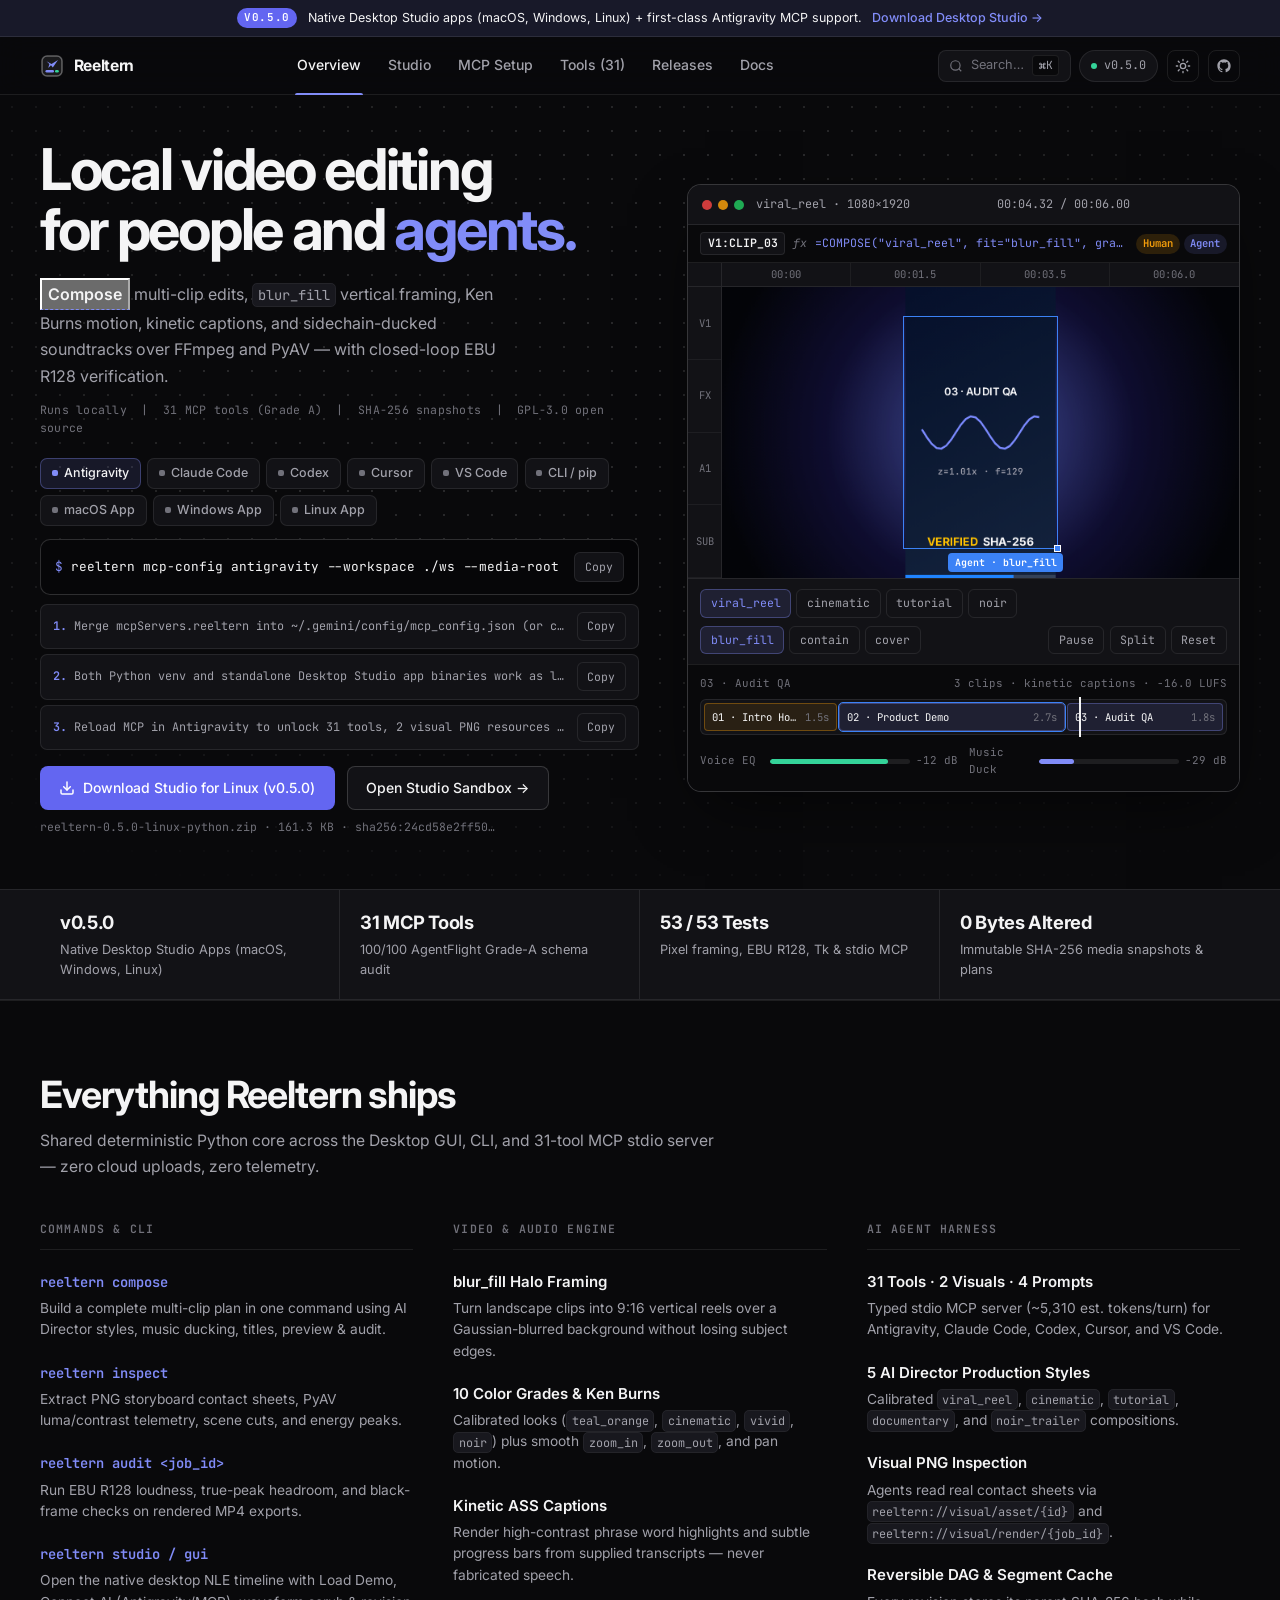
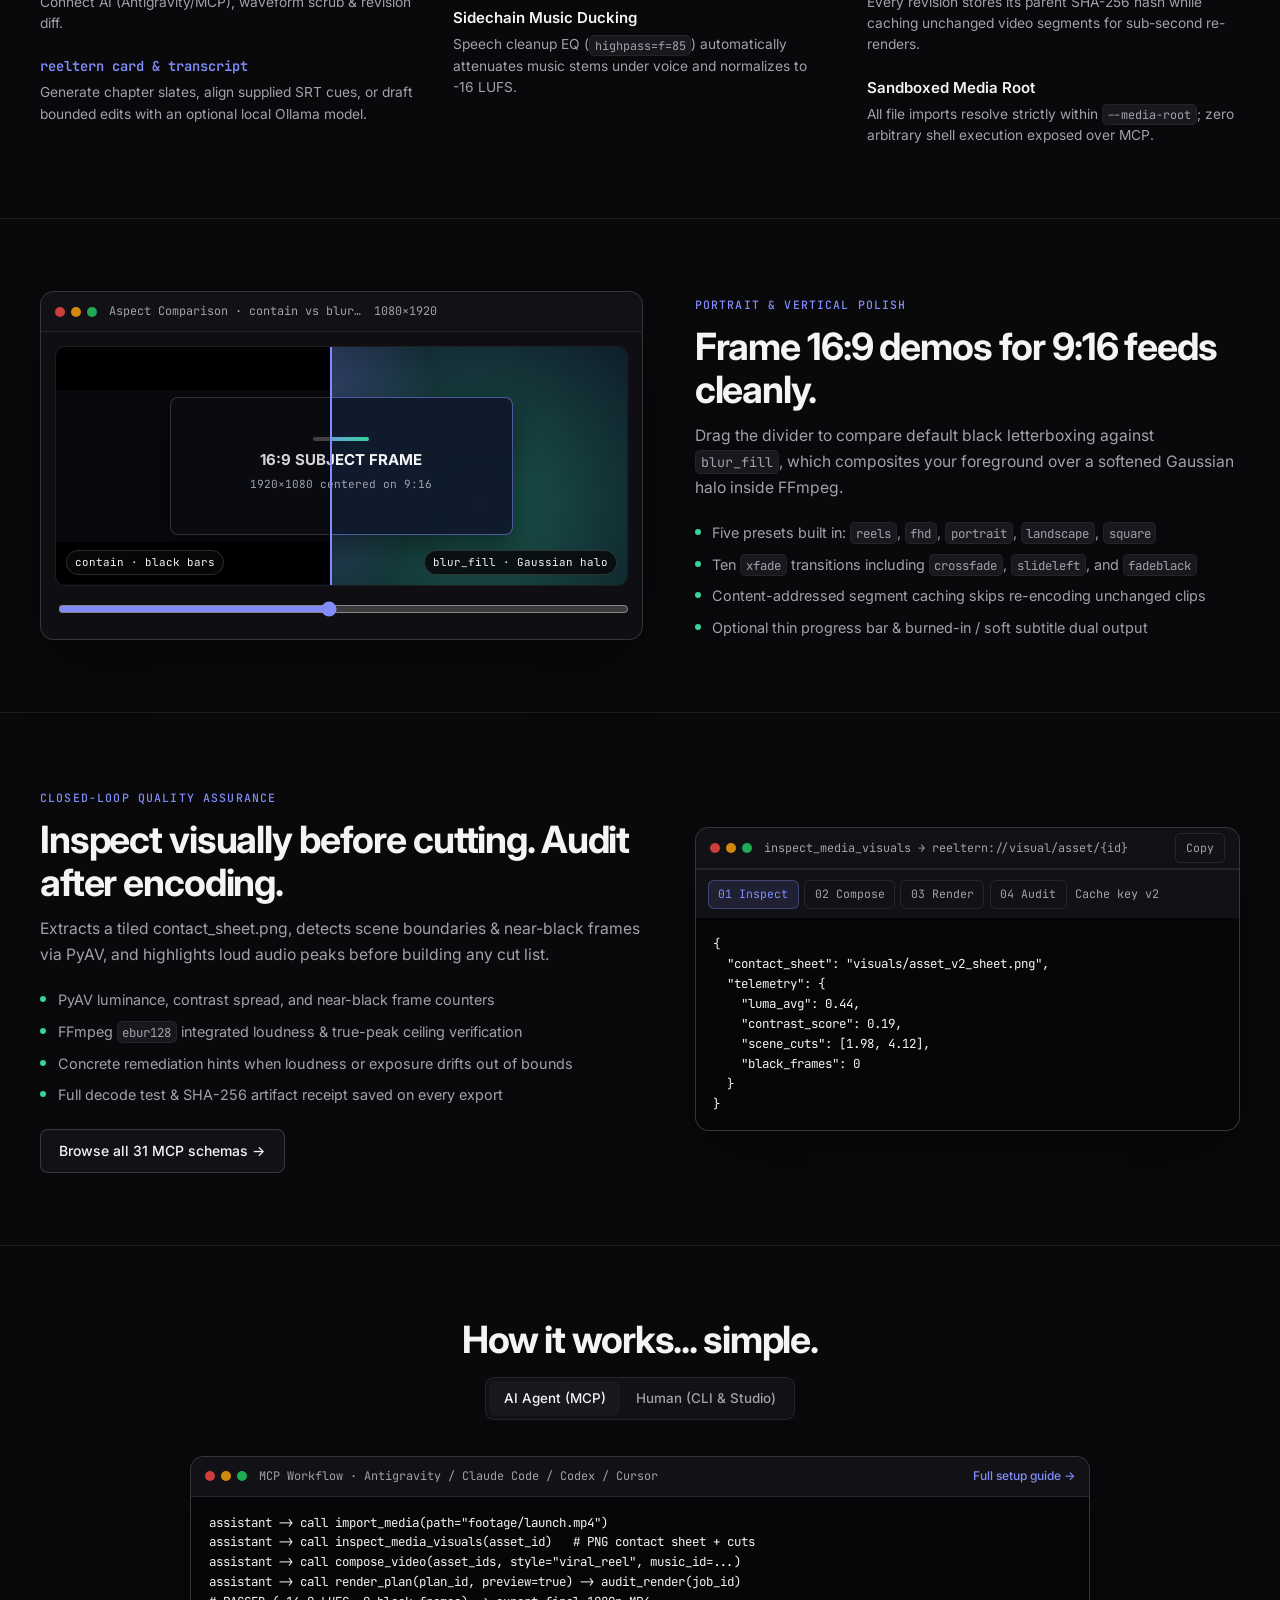
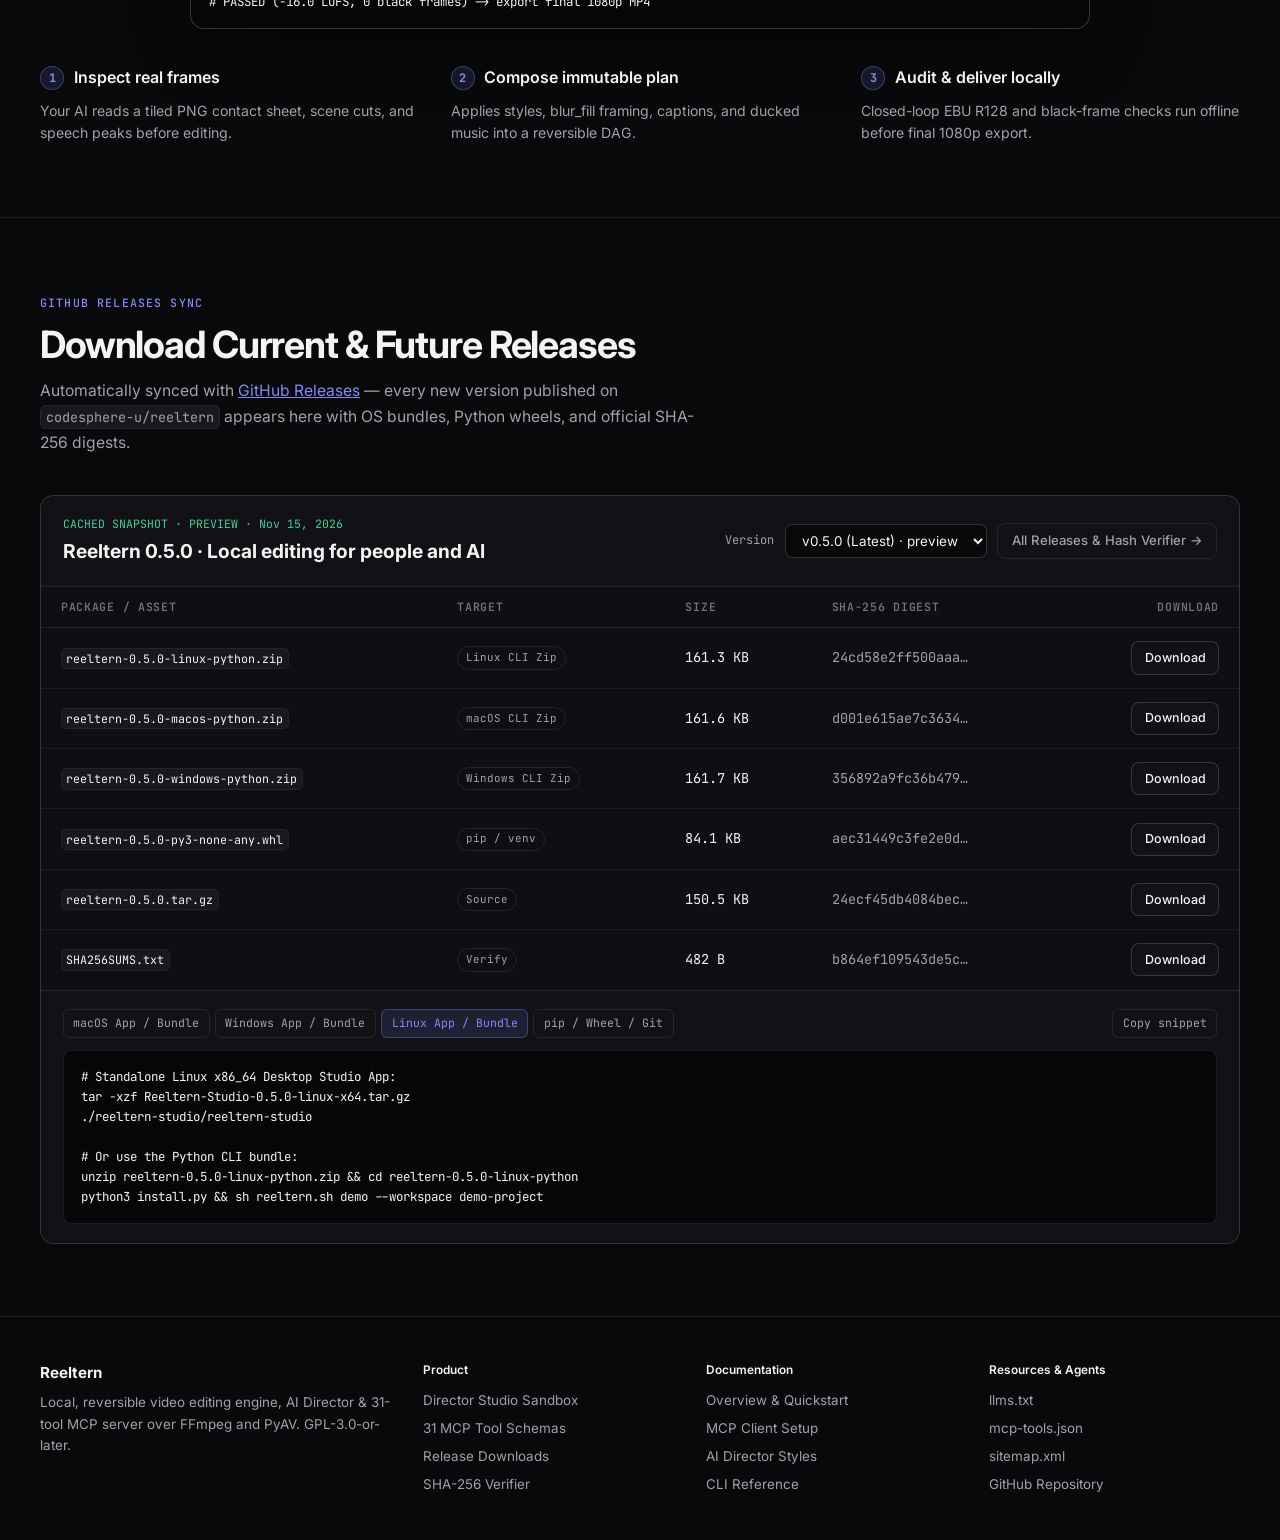
==== commit 99c6150d: "Add Antigravity MCP support, Studio onboarding, and native multi-OS Desktop Studio v0.6.0" ====
--- a/website/index.html
+++ b/website/index.html
@@ -11,7 +11,7 @@
     <meta name="robots" content="index, follow" />
     <meta name="theme-color" content="#09090b" />
     <link rel="canonical" href="https://codesphere-u.github.io/reeltern/" />
-    <link rel="icon" type="image/svg+xml" href="./favicon.svg?v=0.5.0" />
+    <link rel="icon" type="image/svg+xml" href="./favicon.svg?v=0.6.0" />
     <link rel="manifest" href="./manifest.webmanifest" />
 
     <meta property="og:type" content="website" />
@@ -36,7 +36,7 @@
         } catch (e) {}
       })();
     </script>
-    <link rel="stylesheet" href="./styles.css?v=0.5.0" />
+    <link rel="stylesheet" href="./styles.css?v=0.6.0" />
     <script type="application/ld+json">
       {
         "@context": "https://schema.org",
@@ -44,20 +44,20 @@
         "name": "Reeltern",
         "applicationCategory": "MultimediaApplication",
         "operatingSystem": "macOS, Windows, Linux",
-        "softwareVersion": "0.5.0",
+        "softwareVersion": "0.6.0",
         "license": "https://www.gnu.org/licenses/gpl-3.0.html",
         "url": "https://codesphere-u.github.io/reeltern/",
         "downloadUrl": "https://github.com/codesphere-u/reeltern/releases",
-        "description": "Local reversible video editing toolkit with Desktop Studio, CLI, AI Director composition, closed-loop quality audit, and 31 MCP stdio tools."
+        "description": "Local reversible video editing desktop studio, CLI, AI Director composition, closed-loop quality audit, and 31 MCP stdio tools for Antigravity, Claude Code, Codex, Cursor, and VS Code."
       }
     </script>
   </head>
   <body>
     <div class="top-banner">
       <div class="top-banner-inner">
-        <span class="banner-pill" data-latest-badge>v0.5.0</span>
-        <span>AI Director compose, <code>blur_fill</code> vertical halo, Ken Burns motion &amp; EBU R128 audit QA.</span>
-        <a class="banner-link" href="#downloads">Download bundles →</a>
+        <span class="banner-pill" data-latest-badge>v0.6.0</span>
+        <span>Native Desktop Studio apps (macOS, Windows, Linux) + first-class Antigravity MCP support.</span>
+        <a class="banner-link" href="#downloads">Download Desktop Studio →</a>
       </div>
     </div>
 
@@ -96,7 +96,7 @@
 
           <a class="release-pill" href="#downloads" title="Latest GitHub release">
             <span class="pulse-dot" aria-hidden="true"></span>
-            <span data-latest-tag>v0.5.0</span>
+            <span data-latest-tag>v0.6.0</span>
           </a>
 
           <button class="icon-btn" type="button" id="theme-toggle" aria-label="Toggle light or dark theme" title="Switch light / dark theme">
@@ -136,19 +136,20 @@
             </p>
 
             <!-- Client / Install Selector (Plannotator + Stitch style) -->
-            <div class="agent-selector" id="hero-target-tabs" role="tablist" aria-label="Select MCP client or installation platform">
-              <button class="agent-btn active" type="button" data-target="claude"><span class="agent-dot"></span>Claude Code</button>
+            <div class="agent-selector" id="hero-target-tabs" role="tablist" aria-label="Select MCP client or Desktop Studio installer">
+              <button class="agent-btn active" type="button" data-target="antigravity"><span class="agent-dot"></span>Antigravity</button>
+              <button class="agent-btn" type="button" data-target="claude"><span class="agent-dot"></span>Claude Code</button>
               <button class="agent-btn" type="button" data-target="codex"><span class="agent-dot"></span>Codex</button>
               <button class="agent-btn" type="button" data-target="cursor"><span class="agent-dot"></span>Cursor</button>
               <button class="agent-btn" type="button" data-target="vscode"><span class="agent-dot"></span>VS Code</button>
               <button class="agent-btn" type="button" data-target="cli"><span class="agent-dot"></span>CLI / pip</button>
-              <button class="agent-btn" type="button" data-target="macos"><span class="agent-dot"></span>macOS Zip</button>
-              <button class="agent-btn" type="button" data-target="windows"><span class="agent-dot"></span>Windows Zip</button>
-              <button class="agent-btn" type="button" data-target="linux"><span class="agent-dot"></span>Linux Zip</button>
+              <button class="agent-btn" type="button" data-target="macos"><span class="agent-dot"></span>macOS App</button>
+              <button class="agent-btn" type="button" data-target="windows"><span class="agent-dot"></span>Windows App</button>
+              <button class="agent-btn" type="button" data-target="linux"><span class="agent-dot"></span>Linux App</button>
             </div>
 
             <div class="install-box">
-              <pre class="install-cmd"><span class="prompt">$</span><span id="hero-cmd-text">pip install -e '.[mcp]' &amp;&amp; reeltern mcp-config claude-code --workspace ./ws --media-root ./footage</span></pre>
+              <pre class="install-cmd"><span class="prompt">$</span><span id="hero-cmd-text">reeltern mcp-config antigravity --workspace ./ws --media-root ./footage</span></pre>
               <button class="copy-btn" type="button" id="hero-copy-cmd">Copy</button>
             </div>
 
@@ -269,8 +270,8 @@
       <section class="proof-bar" aria-label="Verified engineering metrics">
         <div class="container proof-grid">
           <div class="proof-item">
-            <div class="proof-val" id="proof-release-val">v0.5.0</div>
-            <div class="proof-desc">Multi-OS releases (macOS, Windows, Linux)</div>
+            <div class="proof-val" id="proof-release-val">v0.6.0</div>
+            <div class="proof-desc">Native Desktop Studio Apps (macOS, Windows, Linux)</div>
           </div>
           <div class="proof-item">
             <div class="proof-val">31 MCP Tools</div>
@@ -313,7 +314,11 @@
                 </div>
                 <div class="index-entry">
                   <h3><span class="cmd-accent">reeltern studio / gui</span></h3>
-                  <p>Open the native desktop NLE timeline with scrubbable waveform thumbnails and reversible revisions.</p>
+                  <p>Open the native desktop NLE timeline with Load Demo, Connect AI (Antigravity/MCP), waveform scrub &amp; revision diff.</p>
+                </div>
+                <div class="index-entry">
+                  <h3><span class="cmd-accent">reeltern card &amp; transcript</span></h3>
+                  <p>Generate chapter slates, align supplied SRT cues, or draft bounded edits with an optional local Ollama model.</p>
                 </div>
               </div>
             </div>
@@ -344,8 +349,12 @@
               <h3 class="index-col-title">AI Agent Harness</h3>
               <div class="index-list">
                 <div class="index-entry">
-                  <h3>31 Typed MCP Tools</h3>
-                  <p>Compact strict JSON Schemas exposed over stdio (~5,310 est. tokens/turn) with clear read-only vs mutating hints.</p>
+                  <h3>31 Tools · 2 Visuals · 4 Prompts</h3>
+                  <p>Typed stdio MCP server (~5,310 est. tokens/turn) for Antigravity, Claude Code, Codex, Cursor, and VS Code.</p>
+                </div>
+                <div class="index-entry">
+                  <h3>5 AI Director Production Styles</h3>
+                  <p>Calibrated <code>viral_reel</code>, <code>cinematic</code>, <code>tutorial</code>, <code>documentary</code>, and <code>noir_trailer</code> compositions.</p>
                 </div>
                 <div class="index-entry">
                   <h3>Visual PNG Inspection</h3>
@@ -476,7 +485,7 @@
               <div class="traffic-lights" aria-hidden="true">
                 <span class="tl-r"></span><span class="tl-y"></span><span class="tl-g"></span>
               </div>
-              <div class="window-label" id="how-window-title">MCP Workflow · Claude Code / Codex / Cursor</div>
+              <div class="window-label" id="how-window-title">MCP Workflow · Antigravity / Claude Code / Codex / Cursor</div>
               <a class="banner-link" href="./docs.html#mcp-setup" style="font-size: 0.75rem;">Full setup guide →</a>
             </div>
             <pre class="code-window window-code-body" id="how-code-view"></pre>
@@ -529,9 +538,9 @@
             <div class="vault-footer-install">
               <div style="display: flex; justify-content: space-between; align-items: center; gap: 0.75rem; flex-wrap: wrap; margin-bottom: 0.75rem;">
                 <div class="pill-selector" id="os-guide-tabs">
-                  <button class="chip-btn active" type="button" data-os-tab="macos">macOS Bundle</button>
-                  <button class="chip-btn" type="button" data-os-tab="windows">Windows Bundle</button>
-                  <button class="chip-btn" type="button" data-os-tab="linux">Linux Bundle</button>
+                  <button class="chip-btn active" type="button" data-os-tab="macos">macOS App / Bundle</button>
+                  <button class="chip-btn" type="button" data-os-tab="windows">Windows App / Bundle</button>
+                  <button class="chip-btn" type="button" data-os-tab="linux">Linux App / Bundle</button>
                   <button class="chip-btn" type="button" data-os-tab="wheel">pip / Wheel / Git</button>
                 </div>
                 <button class="copy-btn" type="button" id="os-copy-btn">Copy snippet</button>
@@ -599,6 +608,6 @@
       </div>
     </div>
 
-    <script src="./app.js?v=0.5.0"></script>
+    <script src="./app.js?v=0.6.0"></script>
   </body>
 </html>
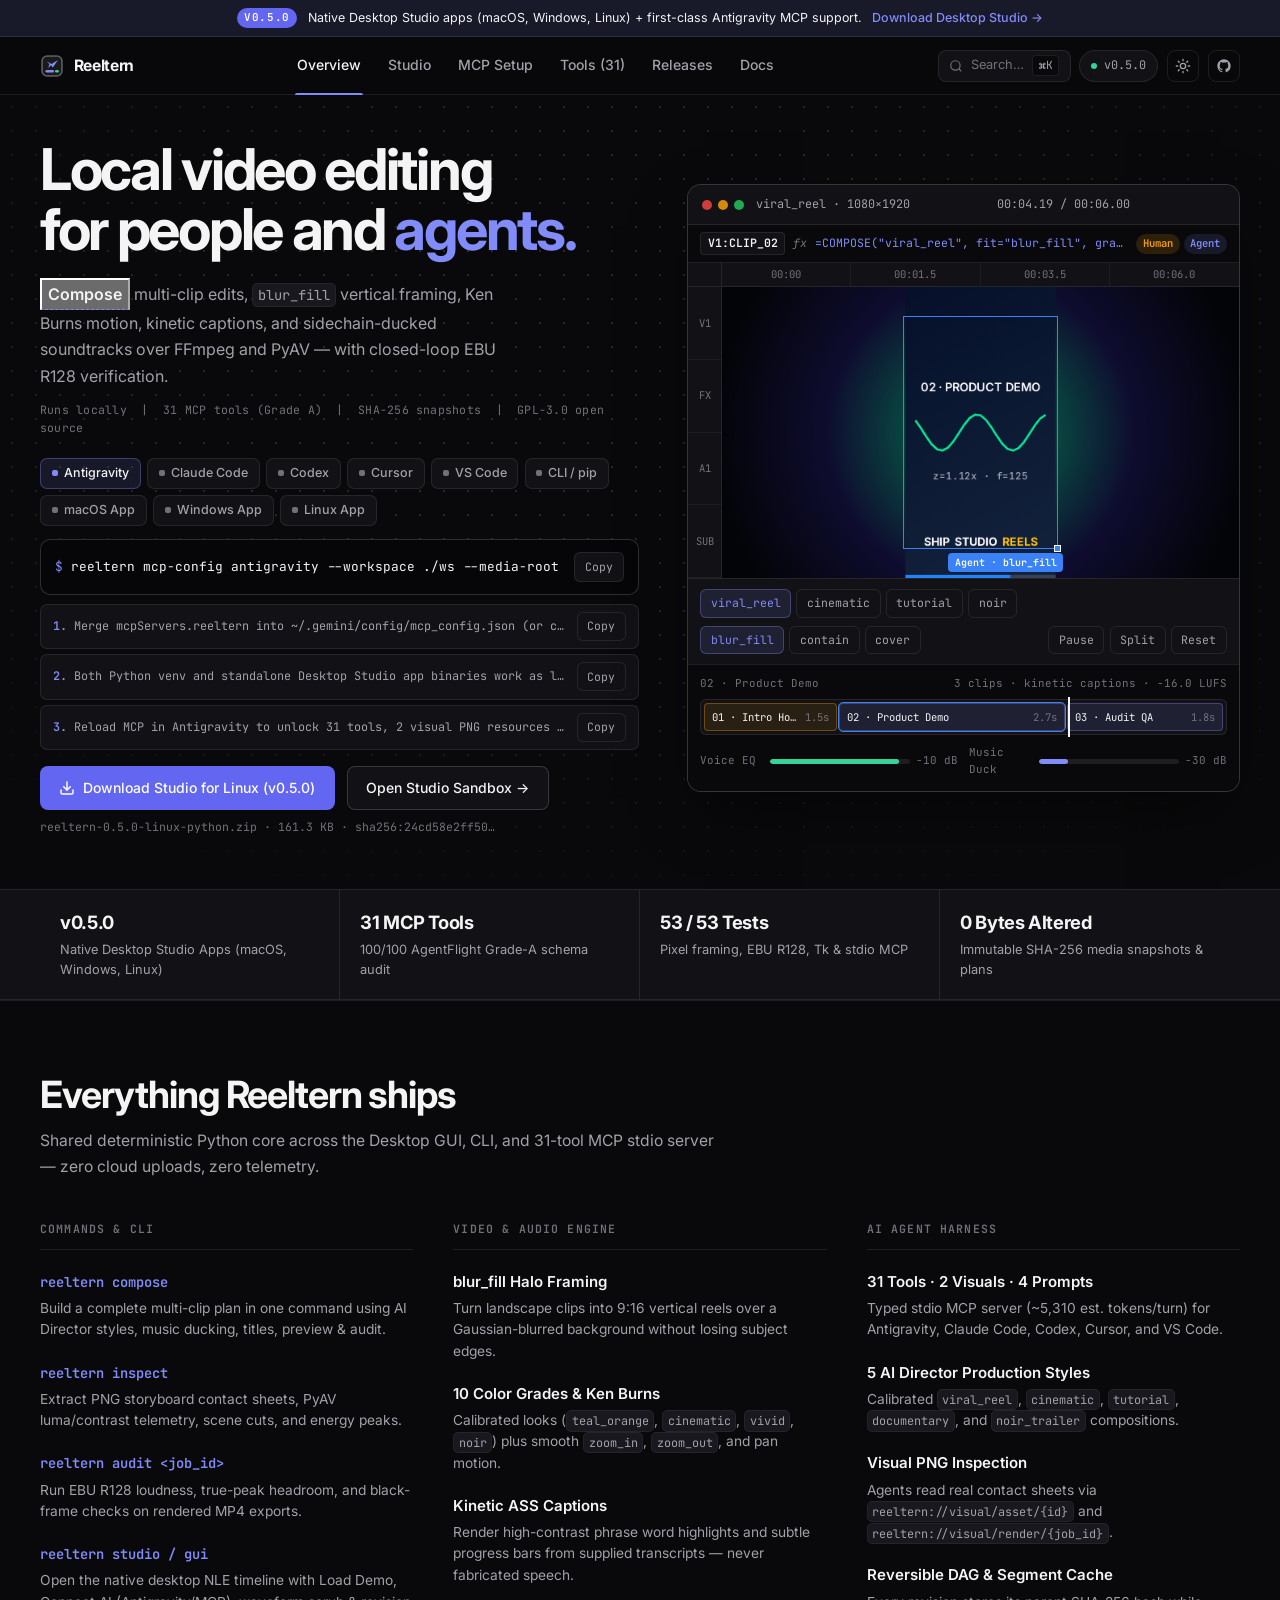
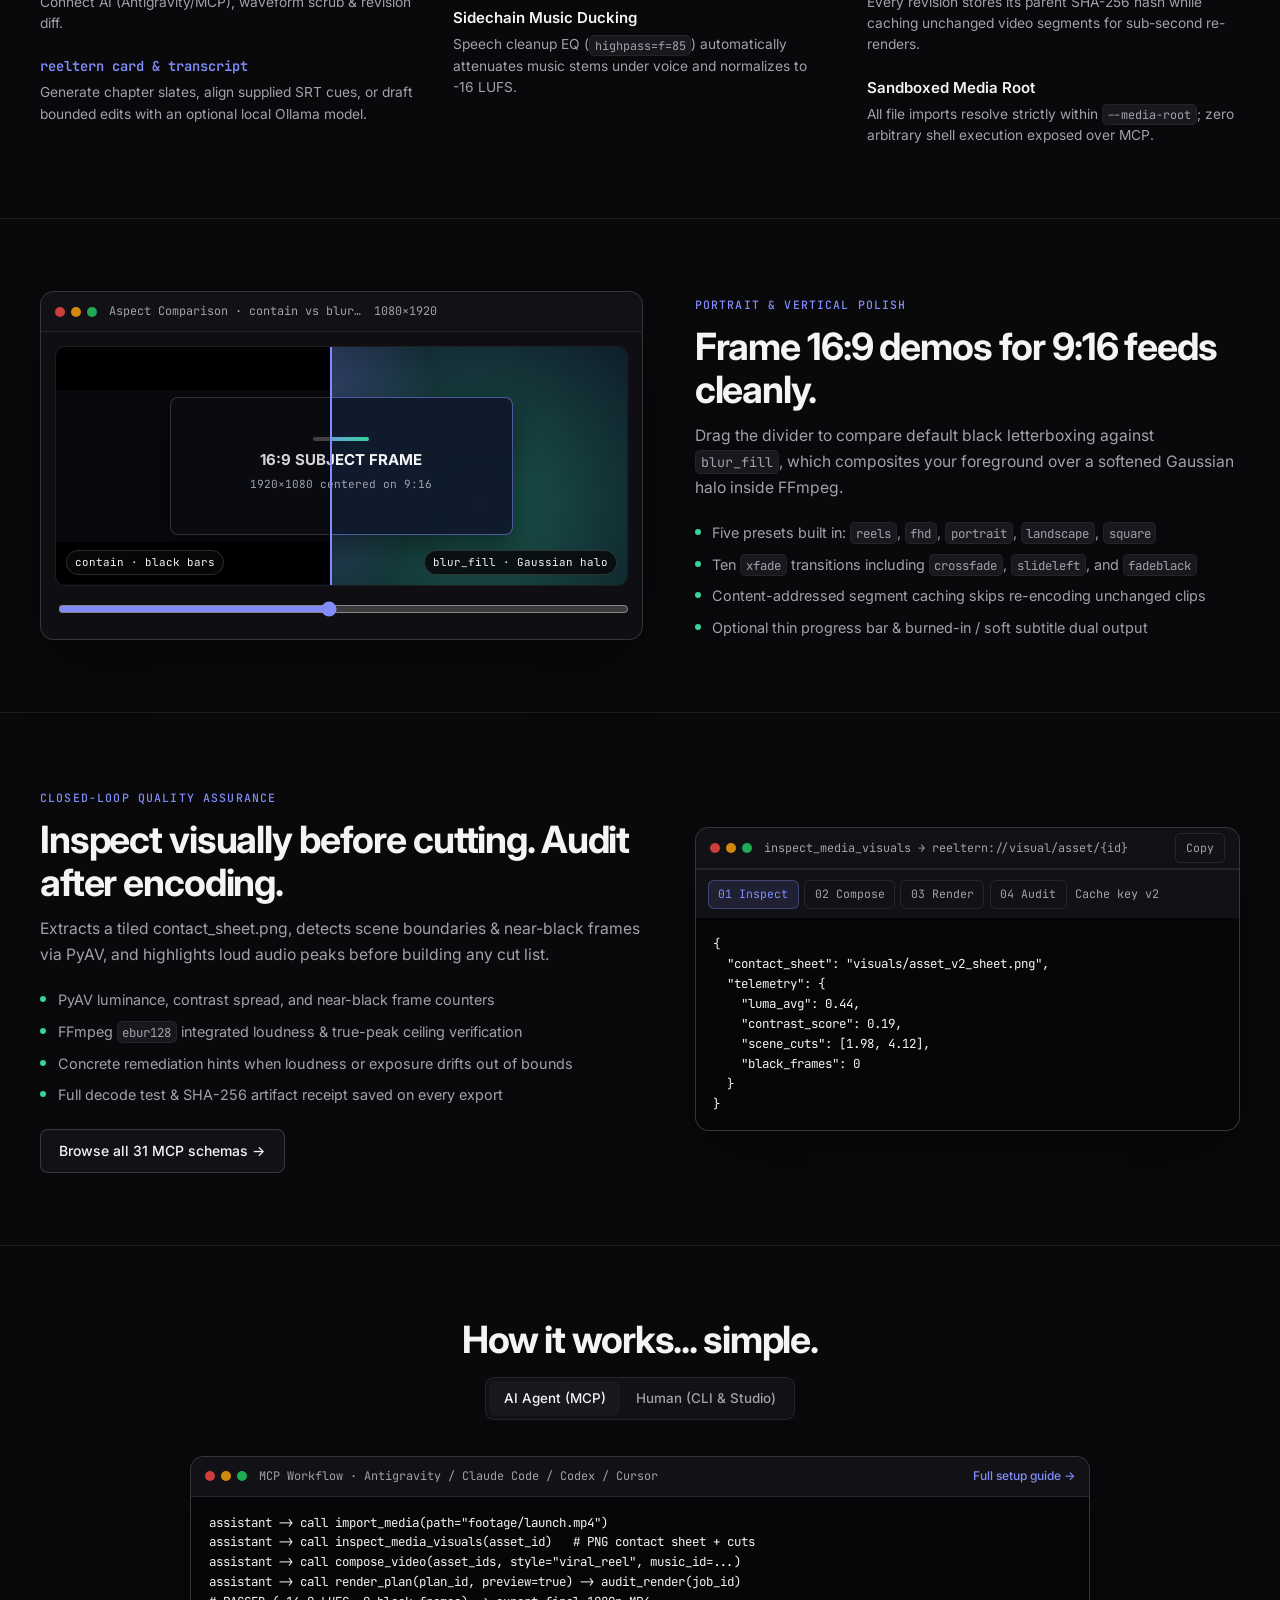
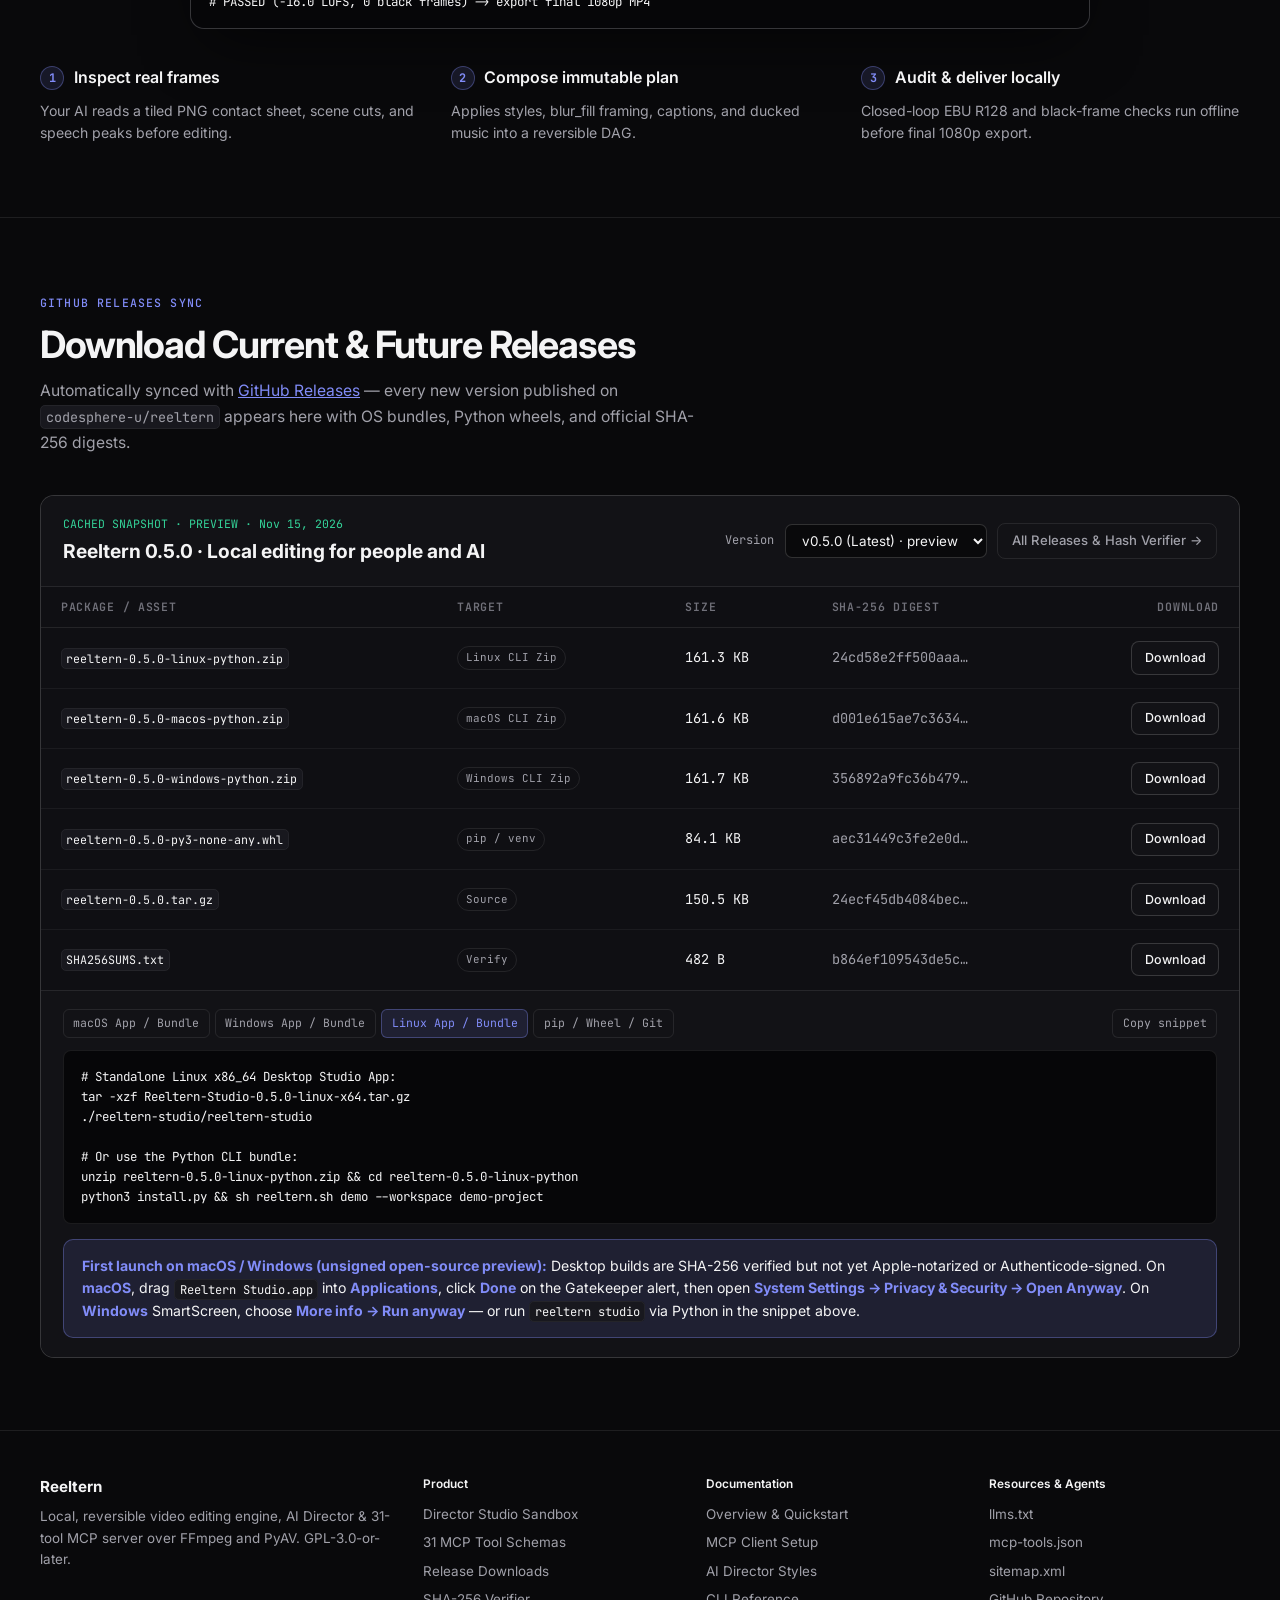
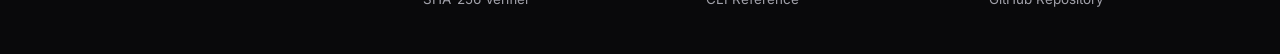
==== commit 5728a586: "Document macOS Gatekeeper approval and zero-Gatekeeper Python launch" ====
--- a/website/index.html
+++ b/website/index.html
@@ -546,6 +546,10 @@
                 <button class="copy-btn" type="button" id="os-copy-btn">Copy snippet</button>
               </div>
               <pre class="code-window" id="os-install-code" style="border-radius: 8px; border: 1px solid var(--border);"></pre>
+              <div class="callout" style="margin: 0.9rem 0 0;">
+                <strong>First launch on macOS / Windows (unsigned open-source preview):</strong>
+                Desktop builds are SHA-256 verified but not yet Apple-notarized or Authenticode-signed. On <strong>macOS</strong>, drag <code>Reeltern Studio.app</code> into <strong>Applications</strong>, click <strong>Done</strong> on the Gatekeeper alert, then open <strong>System Settings → Privacy &amp; Security → Open Anyway</strong>. On <strong>Windows</strong> SmartScreen, choose <strong>More info → Run anyway</strong> — or run <code>reeltern studio</code> via Python in the snippet above.
+              </div>
             </div>
           </div>
         </div>
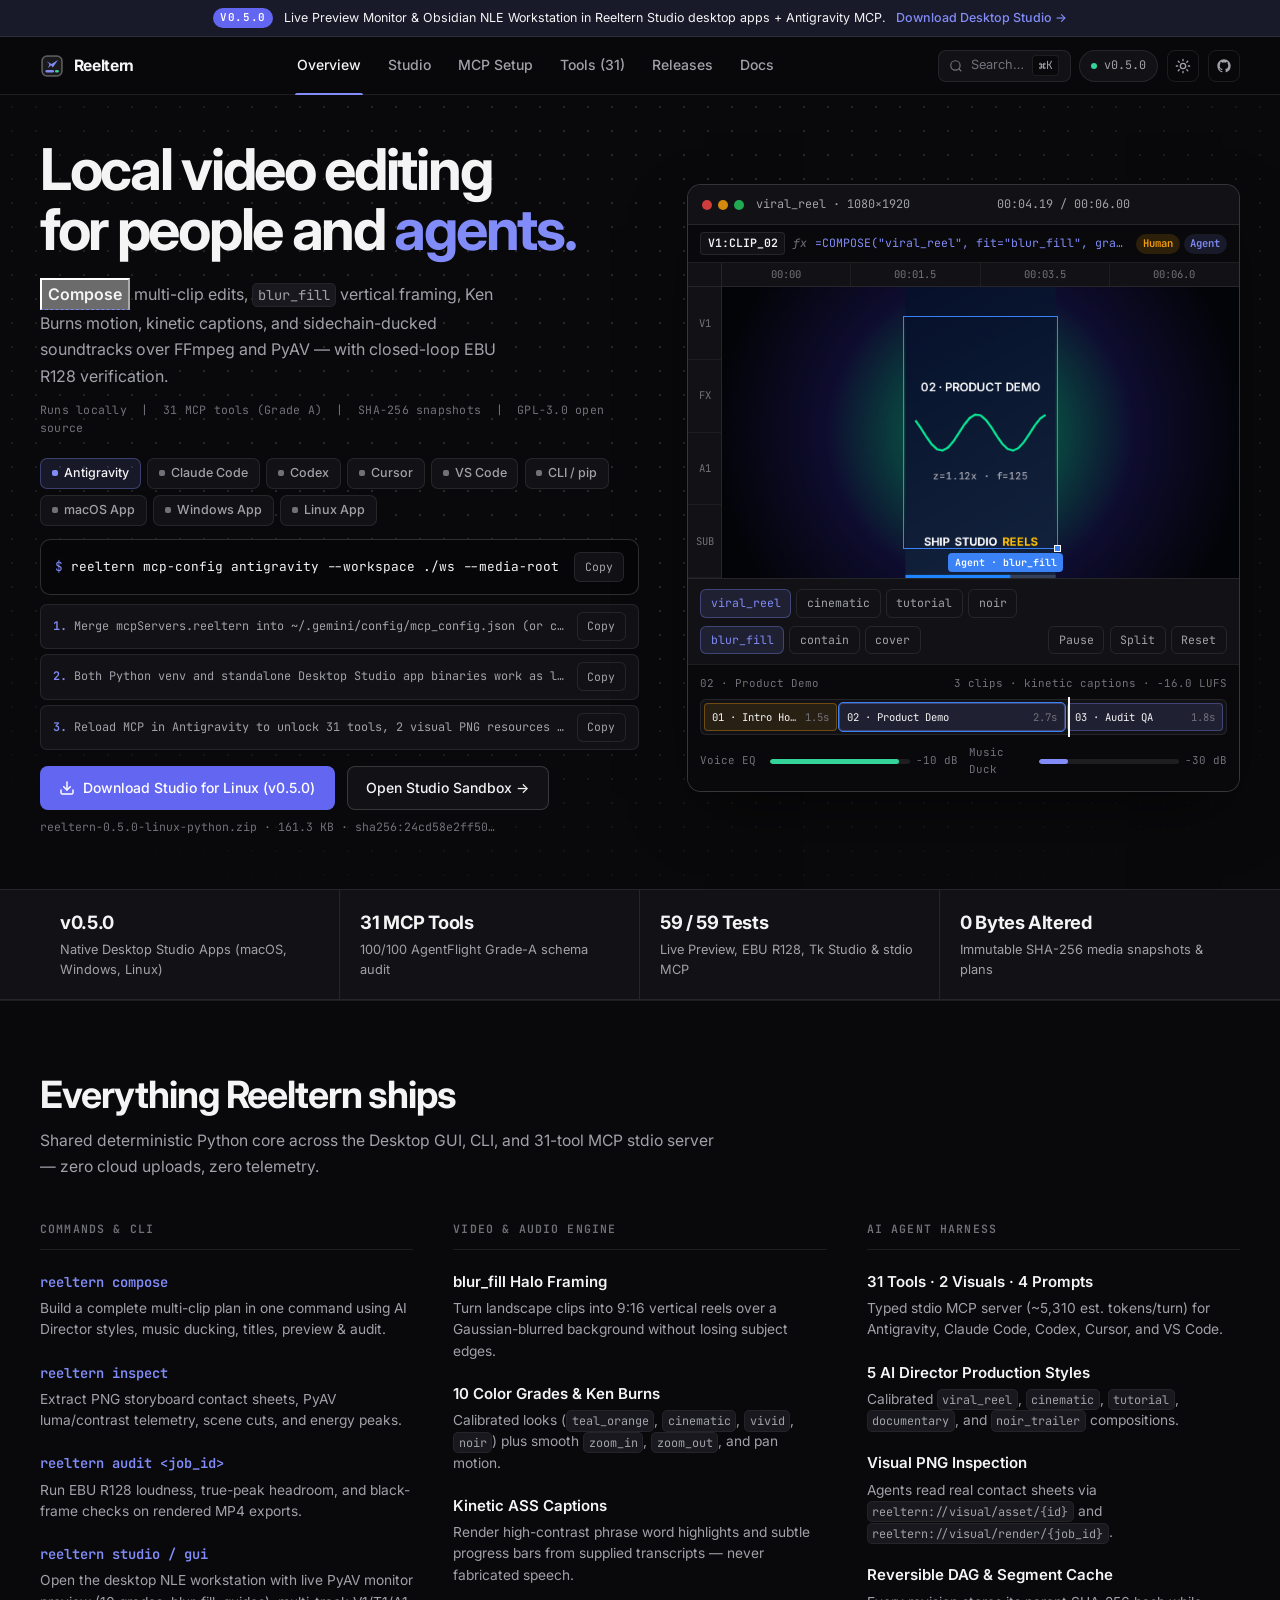
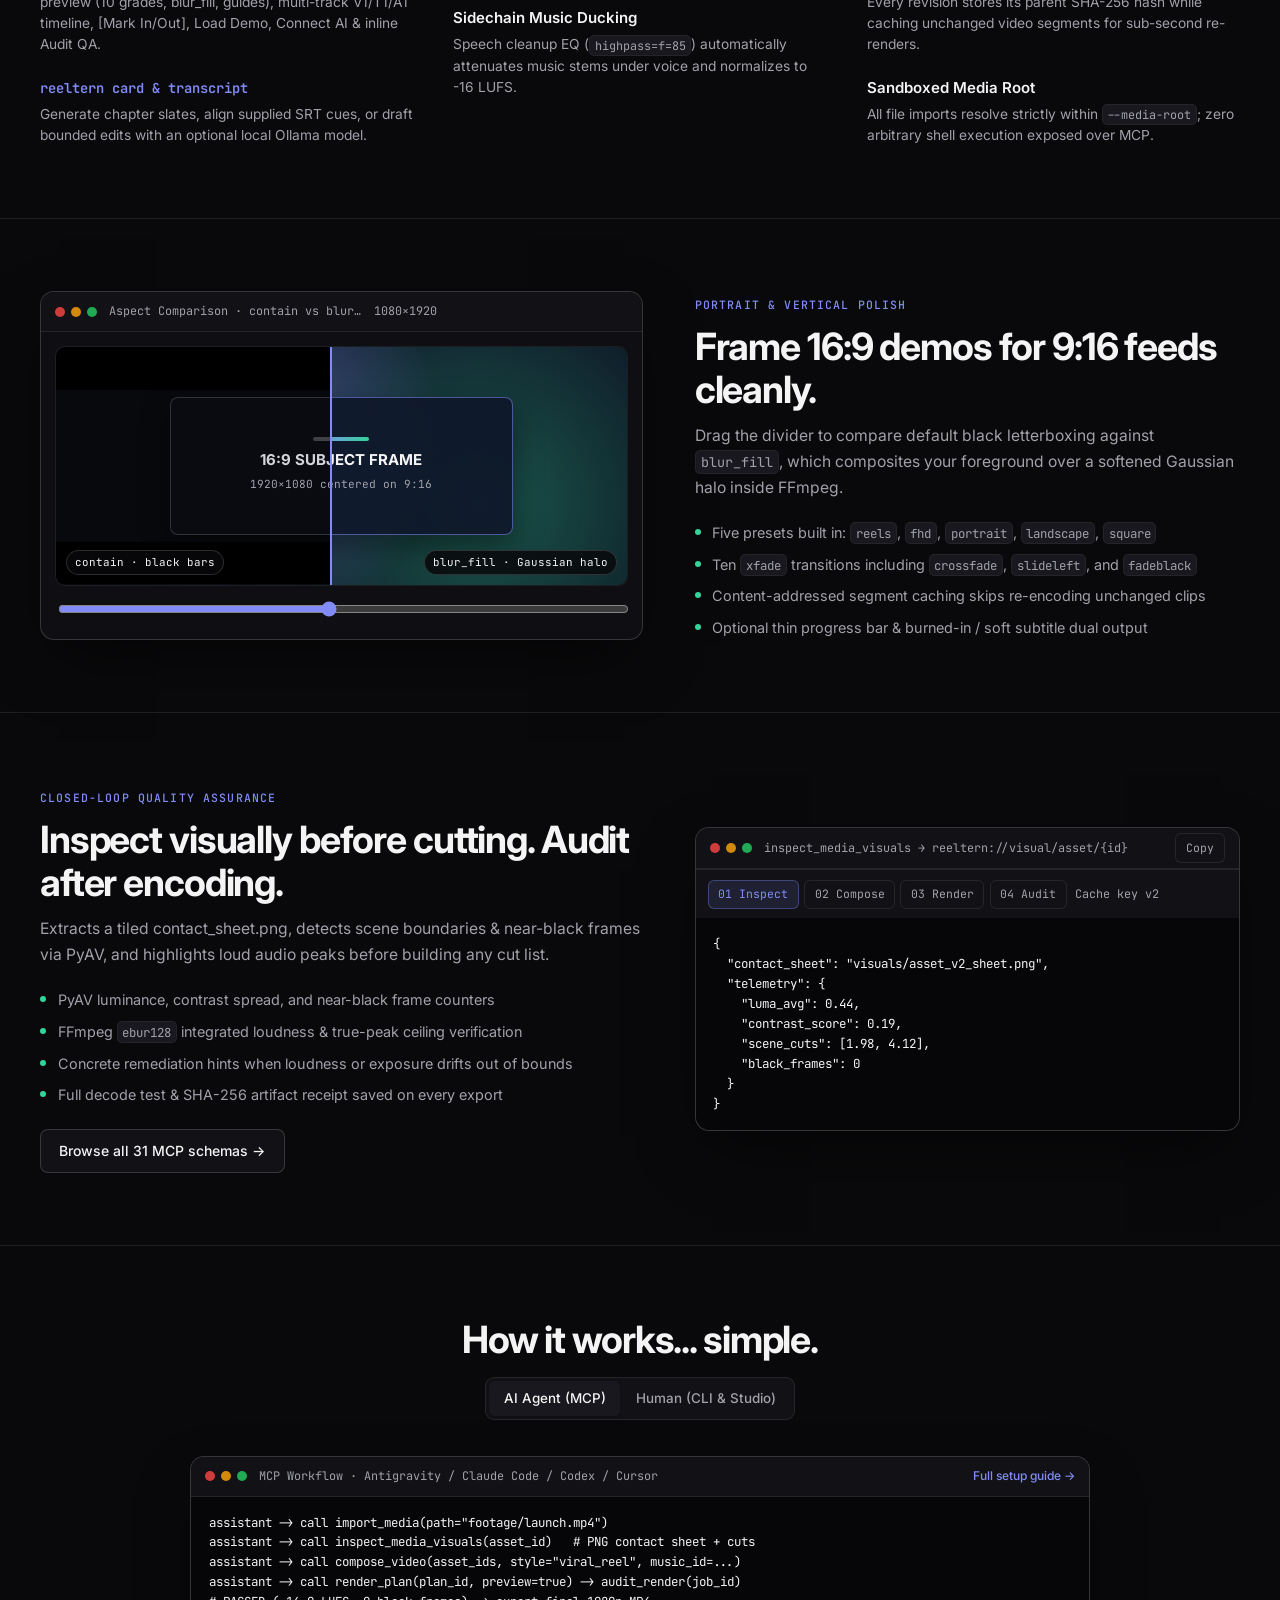
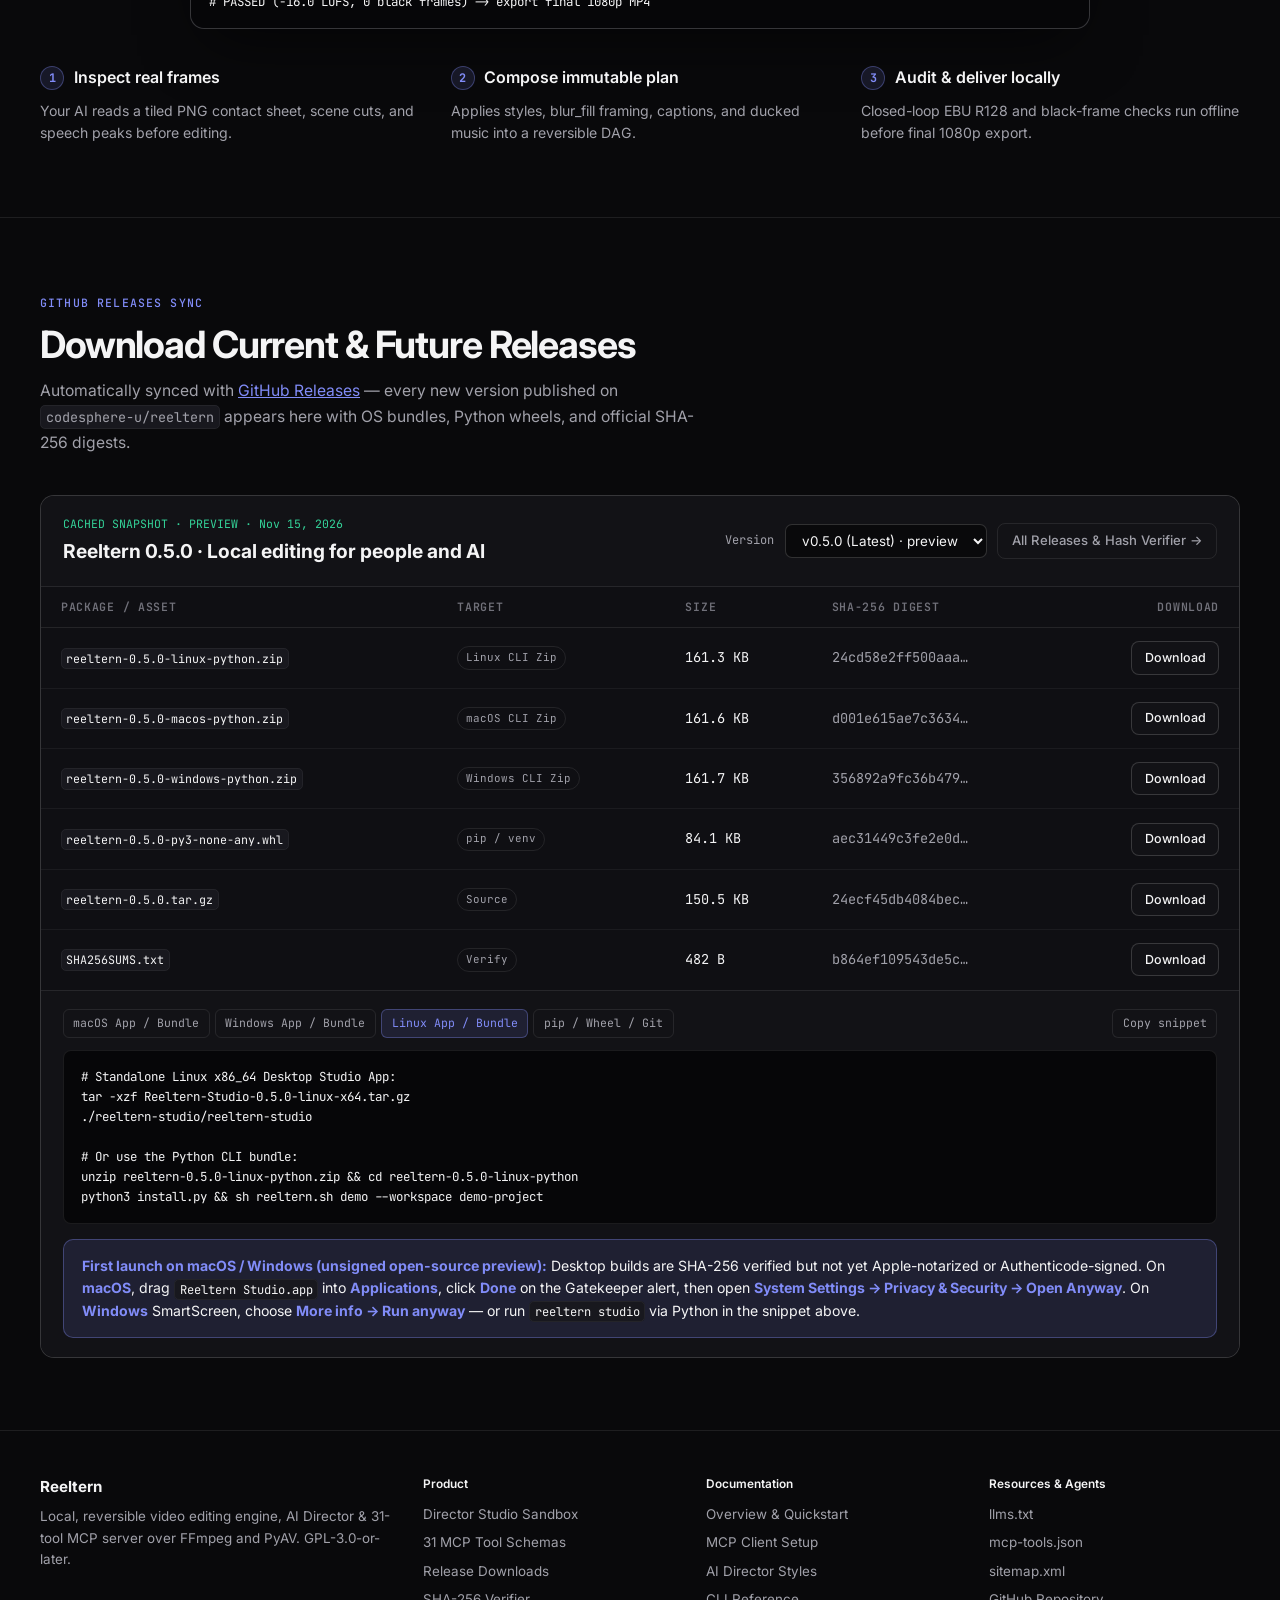
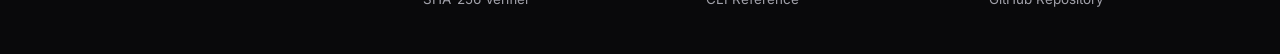
==== commit 39af3436: "Upgrade Reeltern Studio workstation GUI with live preview and publish v0.7.0" ====
--- a/website/index.html
+++ b/website/index.html
@@ -11,7 +11,7 @@
     <meta name="robots" content="index, follow" />
     <meta name="theme-color" content="#09090b" />
     <link rel="canonical" href="https://codesphere-u.github.io/reeltern/" />
-    <link rel="icon" type="image/svg+xml" href="./favicon.svg?v=0.6.0" />
+    <link rel="icon" type="image/svg+xml" href="./favicon.svg?v=0.7.0" />
     <link rel="manifest" href="./manifest.webmanifest" />
 
     <meta property="og:type" content="website" />
@@ -36,7 +36,7 @@
         } catch (e) {}
       })();
     </script>
-    <link rel="stylesheet" href="./styles.css?v=0.6.0" />
+    <link rel="stylesheet" href="./styles.css?v=0.7.0" />
     <script type="application/ld+json">
       {
         "@context": "https://schema.org",
@@ -44,7 +44,7 @@
         "name": "Reeltern",
         "applicationCategory": "MultimediaApplication",
         "operatingSystem": "macOS, Windows, Linux",
-        "softwareVersion": "0.6.0",
+        "softwareVersion": "0.7.0",
         "license": "https://www.gnu.org/licenses/gpl-3.0.html",
         "url": "https://codesphere-u.github.io/reeltern/",
         "downloadUrl": "https://github.com/codesphere-u/reeltern/releases",
@@ -55,8 +55,8 @@
   <body>
     <div class="top-banner">
       <div class="top-banner-inner">
-        <span class="banner-pill" data-latest-badge>v0.6.0</span>
-        <span>Native Desktop Studio apps (macOS, Windows, Linux) + first-class Antigravity MCP support.</span>
+        <span class="banner-pill" data-latest-badge>v0.7.0</span>
+        <span>Live Preview Monitor &amp; Obsidian NLE Workstation in Reeltern Studio desktop apps + Antigravity MCP.</span>
         <a class="banner-link" href="#downloads">Download Desktop Studio →</a>
       </div>
     </div>
@@ -96,7 +96,7 @@
 
           <a class="release-pill" href="#downloads" title="Latest GitHub release">
             <span class="pulse-dot" aria-hidden="true"></span>
-            <span data-latest-tag>v0.6.0</span>
+            <span data-latest-tag>v0.7.0</span>
           </a>
 
           <button class="icon-btn" type="button" id="theme-toggle" aria-label="Toggle light or dark theme" title="Switch light / dark theme">
@@ -270,7 +270,7 @@
       <section class="proof-bar" aria-label="Verified engineering metrics">
         <div class="container proof-grid">
           <div class="proof-item">
-            <div class="proof-val" id="proof-release-val">v0.6.0</div>
+            <div class="proof-val" id="proof-release-val">v0.7.0</div>
             <div class="proof-desc">Native Desktop Studio Apps (macOS, Windows, Linux)</div>
           </div>
           <div class="proof-item">
@@ -278,8 +278,8 @@
             <div class="proof-desc">100/100 AgentFlight Grade-A schema audit</div>
           </div>
           <div class="proof-item">
-            <div class="proof-val">53 / 53 Tests</div>
-            <div class="proof-desc">Pixel framing, EBU R128, Tk &amp; stdio MCP</div>
+            <div class="proof-val">59 / 59 Tests</div>
+            <div class="proof-desc">Live Preview, EBU R128, Tk Studio &amp; stdio MCP</div>
           </div>
           <div class="proof-item">
             <div class="proof-val">0 Bytes Altered</div>
@@ -314,7 +314,7 @@
                 </div>
                 <div class="index-entry">
                   <h3><span class="cmd-accent">reeltern studio / gui</span></h3>
-                  <p>Open the native desktop NLE timeline with Load Demo, Connect AI (Antigravity/MCP), waveform scrub &amp; revision diff.</p>
+                  <p>Open the desktop NLE workstation with live PyAV monitor preview (10 grades, blur_fill, guides), multi-track V1/T1/A1 timeline, [Mark In/Out], Load Demo, Connect AI &amp; inline Audit QA.</p>
                 </div>
                 <div class="index-entry">
                   <h3><span class="cmd-accent">reeltern card &amp; transcript</span></h3>
@@ -612,6 +612,6 @@
       </div>
     </div>
 
-    <script src="./app.js?v=0.6.0"></script>
+    <script src="./app.js?v=0.7.0"></script>
   </body>
 </html>
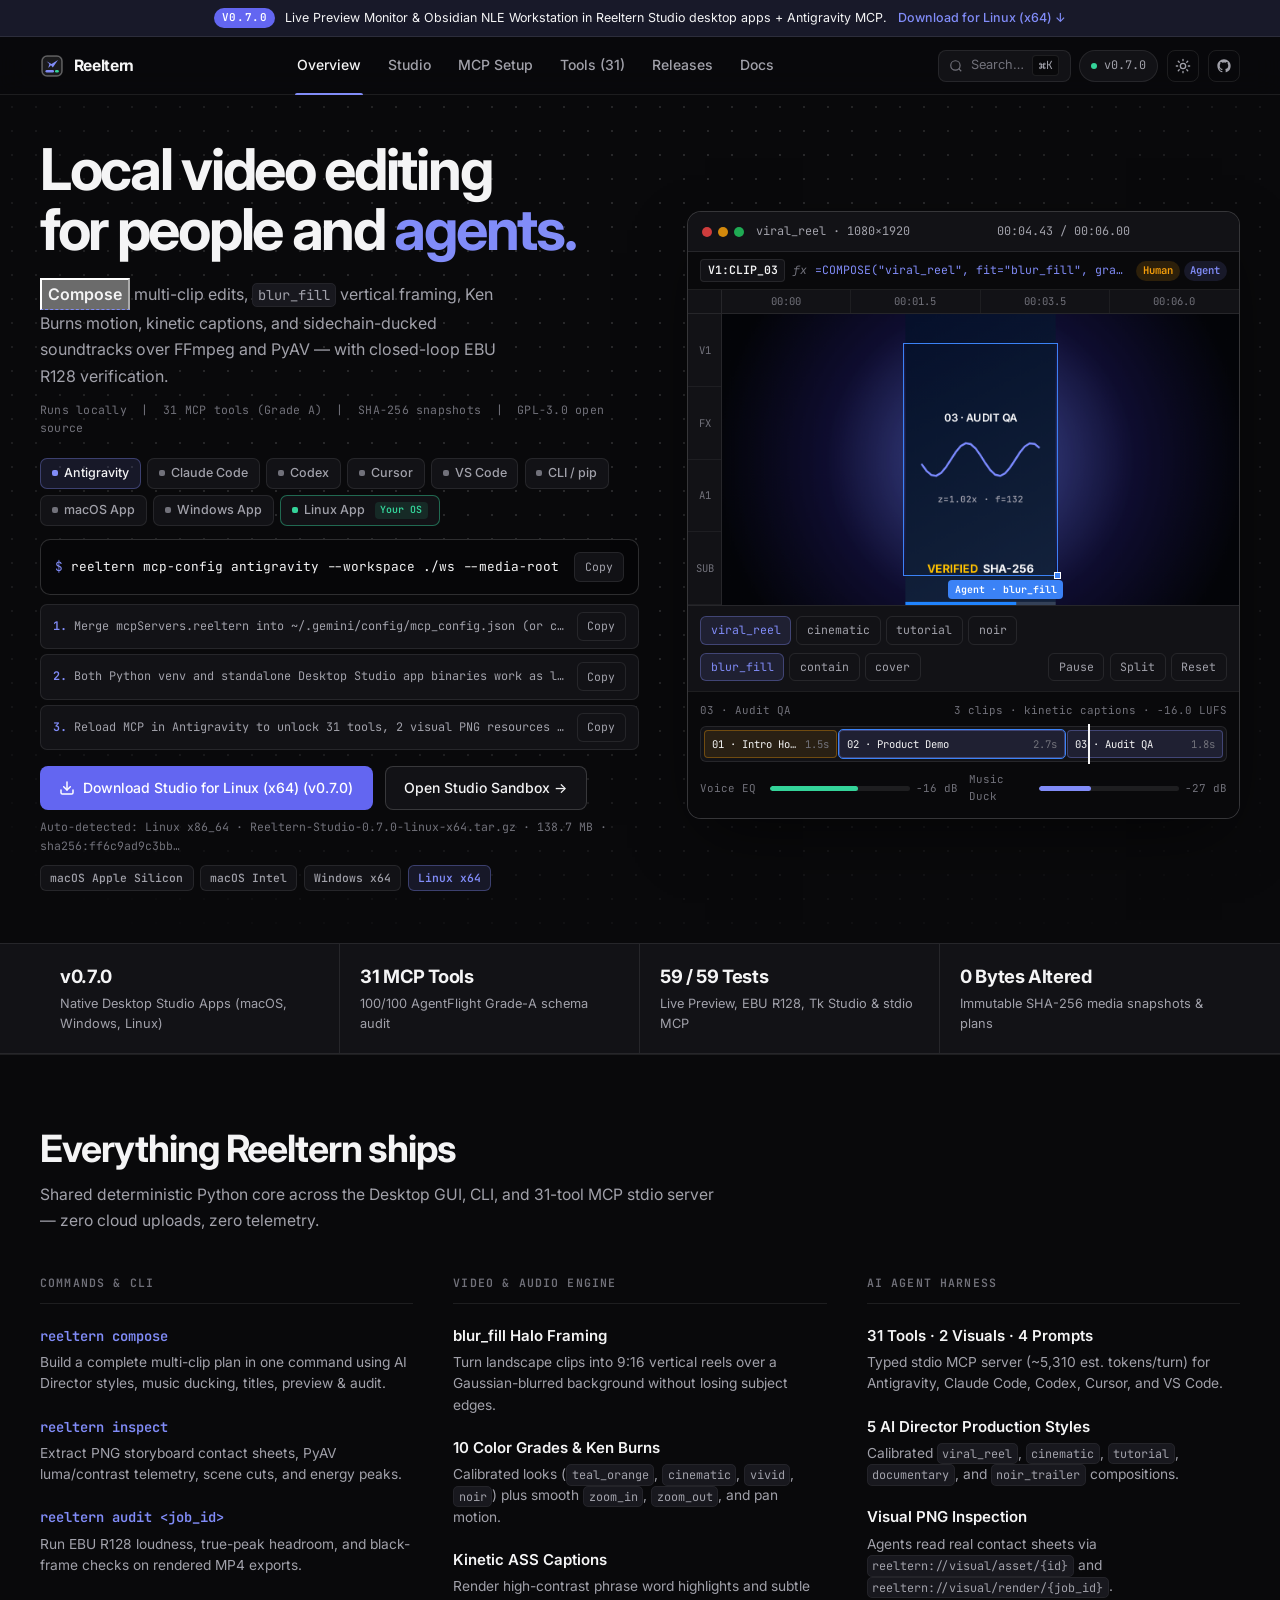
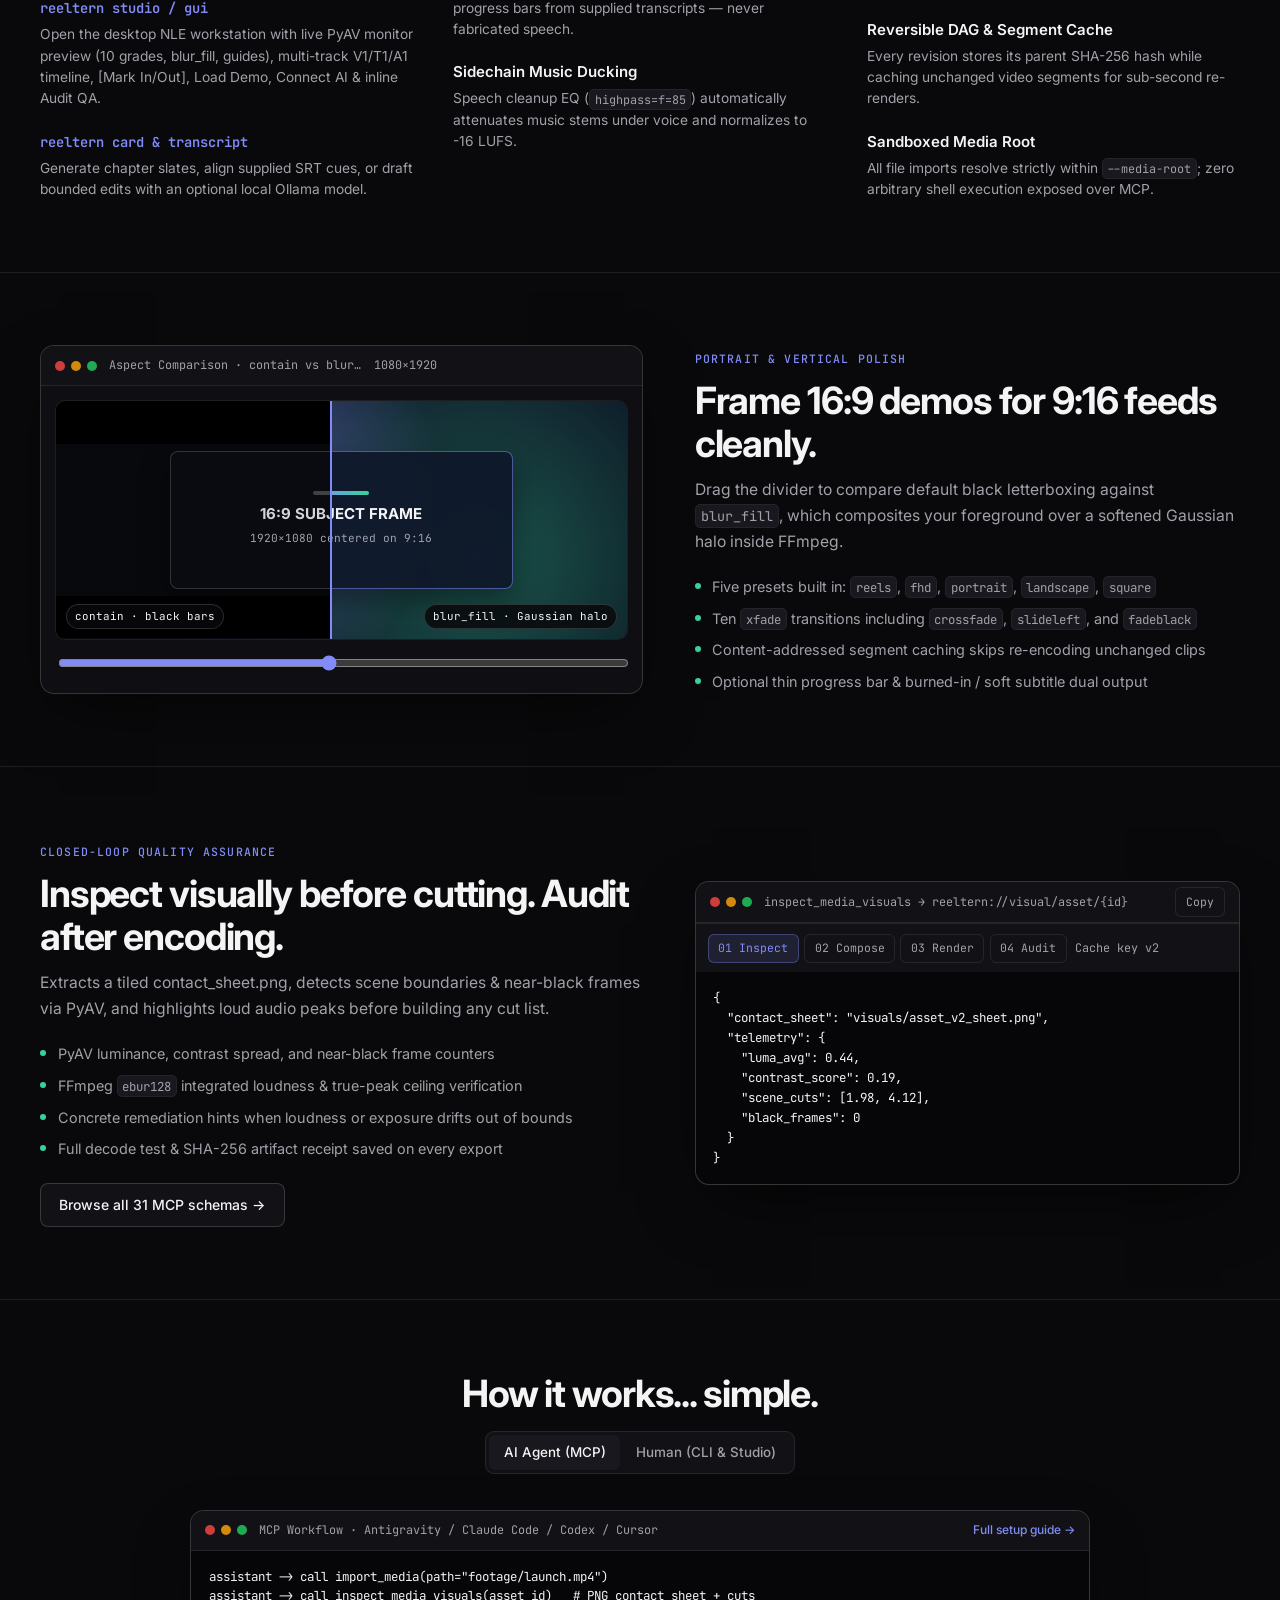
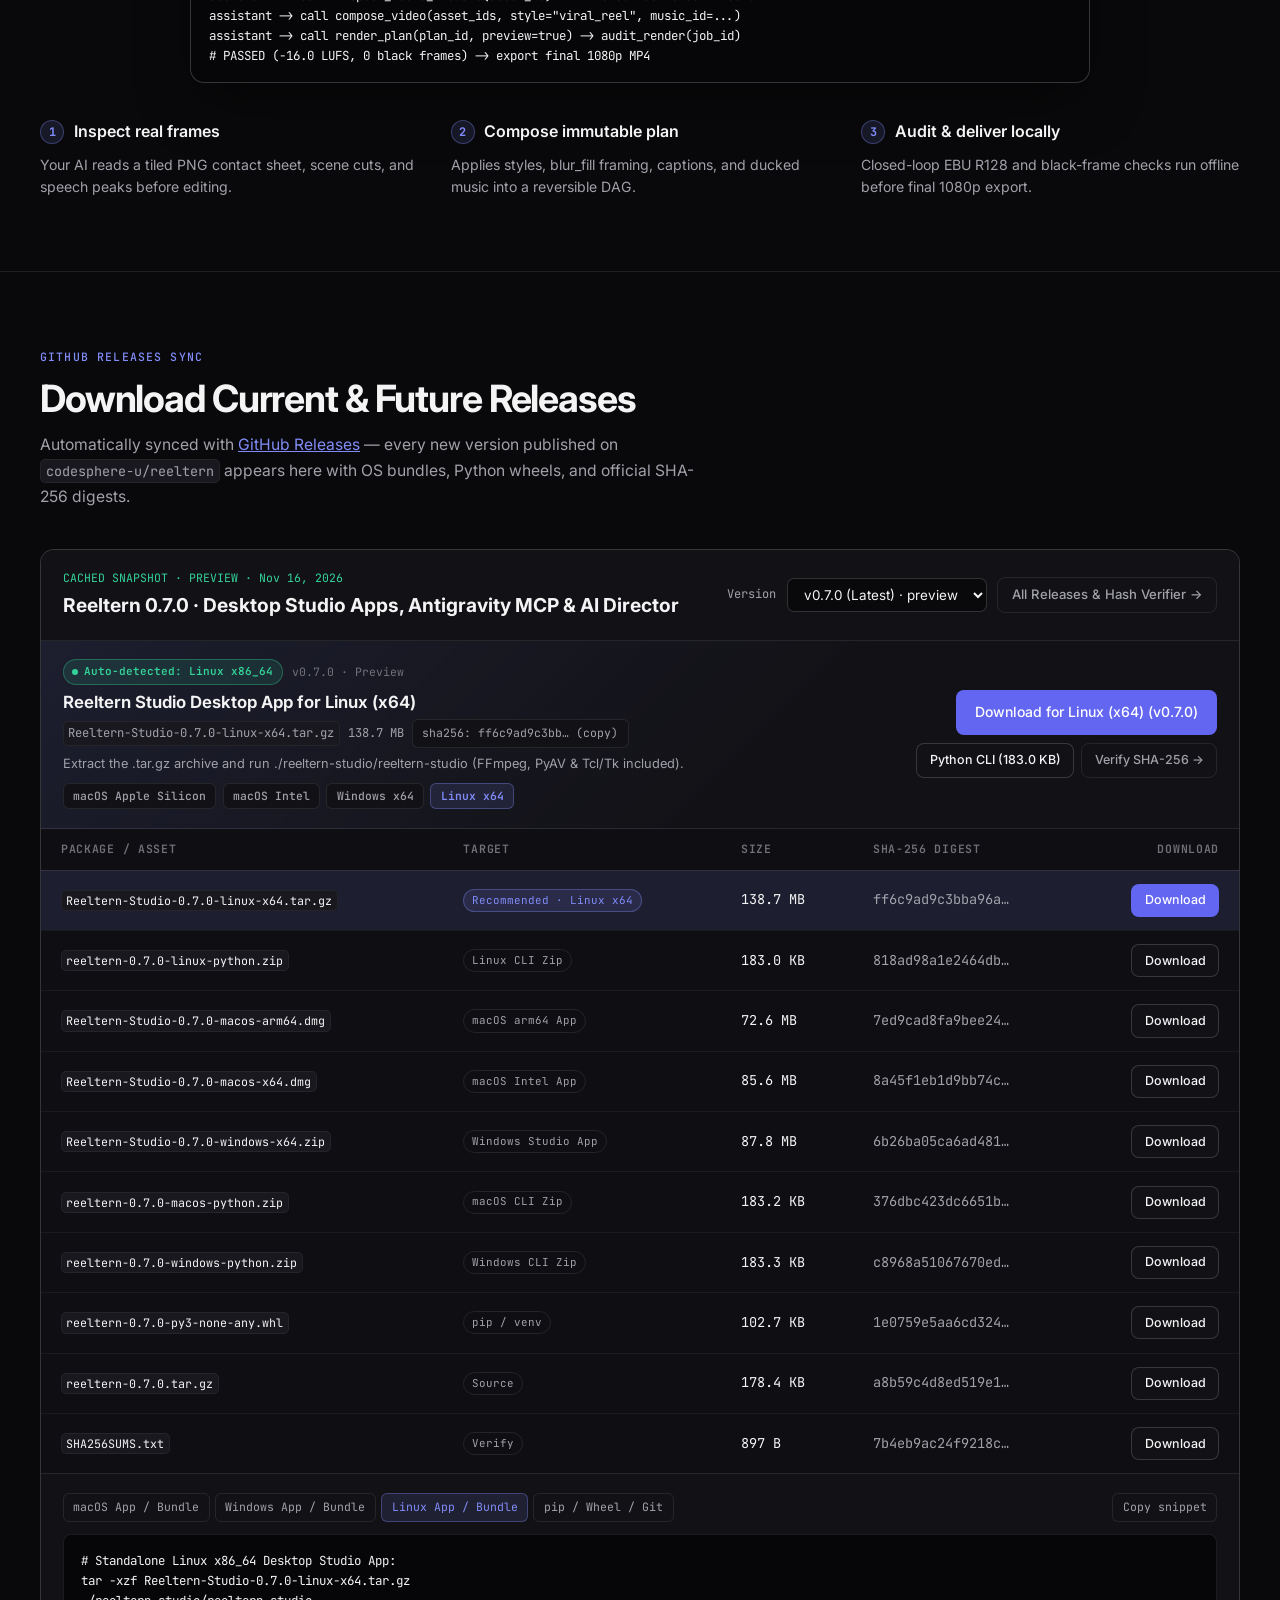
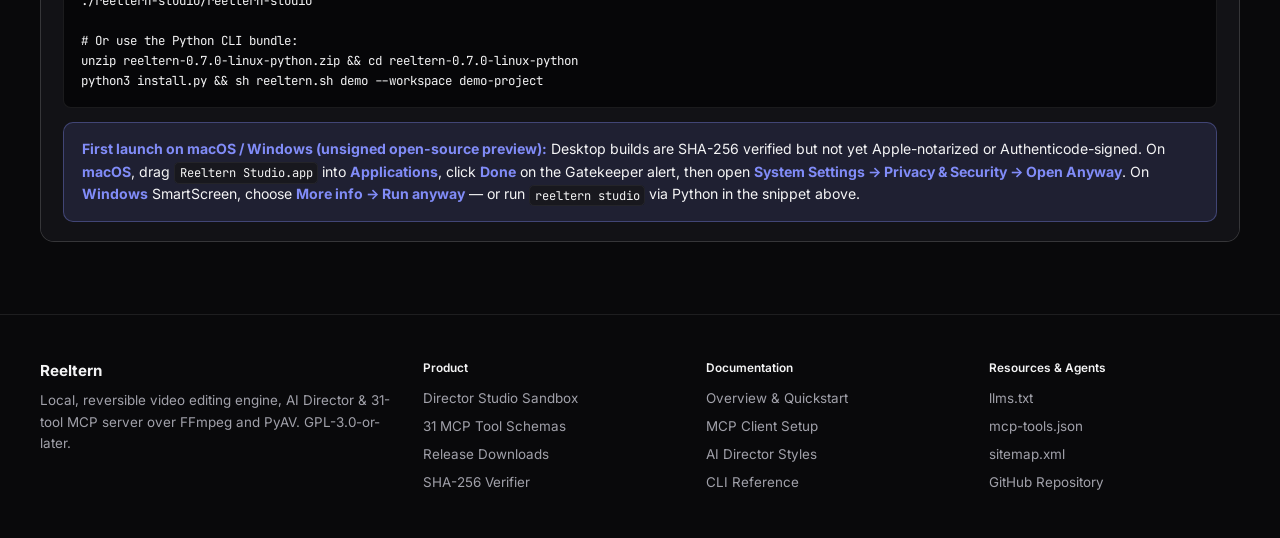
==== commit 9d1088da: "Auto-detect OS and CPU architecture for smart download selection across website" ====
--- a/website/index.html
+++ b/website/index.html
@@ -57,7 +57,7 @@
       <div class="top-banner-inner">
         <span class="banner-pill" data-latest-badge>v0.7.0</span>
         <span>Live Preview Monitor &amp; Obsidian NLE Workstation in Reeltern Studio desktop apps + Antigravity MCP.</span>
-        <a class="banner-link" href="#downloads">Download Desktop Studio →</a>
+        <a class="banner-link" id="top-banner-dl" href="#downloads">Download Desktop Studio →</a>
       </div>
     </div>
 
@@ -166,7 +166,8 @@
               </a>
               <a class="btn btn-secondary" href="./studio.html">Open Studio Sandbox →</a>
             </div>
-            <div class="smart-dl-meta" id="hero-dl-meta">Detecting platform &amp; syncing GitHub Releases…</div>
+            <div class="smart-dl-meta" id="hero-dl-meta">Detecting OS &amp; CPU architecture…</div>
+            <div class="os-switcher" id="hero-os-switcher" aria-label="Detected and selectable operating systems"></div>
           </div>
 
           <!-- RIGHT: Univer-inspired Studio NLE Frame -->
@@ -520,6 +521,8 @@
               </div>
             </div>
 
+            <div class="smart-dl-card" data-smart-download data-variant="vault"></div>
+
             <div class="table-wrap">
               <table class="asset-table">
                 <thead>
--- a/website/styles.css
+++ b/website/styles.css
@@ -676,6 +676,190 @@
   color: var(--ink-subtle);
 }
 
+.os-switcher {
+  margin-top: 0.6rem;
+  display: flex;
+  flex-wrap: wrap;
+  align-items: center;
+  gap: 0.4rem;
+}
+
+.os-detect-badge {
+  display: inline-flex;
+  align-items: center;
+  gap: 0.38rem;
+  padding: 0.2rem 0.55rem;
+  border-radius: 999px;
+  border: 1px solid var(--verified-border, rgba(52, 211, 153, 0.35));
+  background: var(--verified-soft, rgba(52, 211, 153, 0.1));
+  color: var(--verified);
+  font-family: var(--font-mono);
+  font-size: 0.69rem;
+  font-weight: 600;
+  white-space: nowrap;
+}
+
+.os-chip {
+  height: 26px;
+  padding: 0 0.58rem;
+  border-radius: 6px;
+  border: 1px solid var(--border);
+  background: var(--surface);
+  color: var(--ink-muted);
+  font-family: var(--font-mono);
+  font-size: 0.71rem;
+  font-weight: 500;
+  cursor: pointer;
+  transition: border-color 140ms, background 140ms, color 140ms;
+}
+
+.os-chip:hover {
+  color: var(--ink);
+  border-color: var(--border-strong);
+}
+
+.os-chip.active {
+  background: var(--accent-soft);
+  border-color: var(--accent-border);
+  color: var(--accent);
+  font-weight: 600;
+}
+
+.os-chip-reset {
+  border-style: dashed;
+  color: var(--ink-subtle);
+}
+
+.agent-btn.is-user-os {
+  border-color: var(--verified-border, rgba(52, 211, 153, 0.45));
+}
+
+.agent-btn.is-user-os .agent-dot {
+  background: var(--verified);
+}
+
+.os-detected-tag {
+  margin-left: 0.25rem;
+  padding: 0.05rem 0.34rem;
+  border-radius: 4px;
+  background: var(--verified-soft, rgba(52, 211, 153, 0.14));
+  color: var(--verified);
+  font-family: var(--font-mono);
+  font-size: 0.62rem;
+  font-weight: 600;
+}
+
+.smart-dl-card {
+  display: grid;
+  grid-template-columns: minmax(0, 1.35fr) minmax(0, 1fr);
+  gap: 1.15rem 1.5rem;
+  align-items: center;
+  padding: 1.15rem 1.35rem;
+  border: 1px solid var(--accent-border);
+  border-radius: var(--radius-lg);
+  background: linear-gradient(135deg, var(--accent-soft), var(--bg-elevated) 55%);
+  min-width: 0;
+  max-width: 100%;
+}
+
+.vault-card > .smart-dl-card {
+  border: none;
+  border-bottom: 1px solid var(--border);
+  border-radius: 0;
+  background: linear-gradient(135deg, var(--accent-soft), var(--surface) 60%);
+}
+
+.smart-dl-card.is-compact {
+  padding: 0.95rem 1.15rem;
+  grid-template-columns: minmax(0, 1.4fr) auto;
+}
+
+.smart-dl-left,
+.smart-dl-right {
+  min-width: 0;
+  max-width: 100%;
+}
+
+.smart-dl-top {
+  display: flex;
+  flex-wrap: wrap;
+  align-items: center;
+  gap: 0.55rem;
+  margin-bottom: 0.42rem;
+}
+
+.smart-dl-title {
+  margin: 0;
+  font-size: 1.05rem;
+  font-weight: 650;
+  color: var(--ink);
+  line-height: 1.3;
+}
+
+.smart-dl-file-row {
+  margin-top: 0.32rem;
+  display: flex;
+  flex-wrap: wrap;
+  align-items: center;
+  gap: 0.5rem;
+  font-family: var(--font-mono);
+  font-size: 0.76rem;
+  color: var(--ink-muted);
+}
+
+.smart-dl-file-row code {
+  font-size: 0.76rem;
+  word-break: break-word;
+}
+
+.smart-dl-note {
+  margin: 0.45rem 0 0;
+  font-size: 0.8rem;
+  color: var(--ink-muted);
+  line-height: 1.45;
+}
+
+.smart-dl-actions {
+  display: flex;
+  flex-direction: column;
+  align-items: flex-end;
+  gap: 0.5rem;
+}
+
+.smart-dl-secondary-row {
+  display: flex;
+  flex-wrap: wrap;
+  justify-content: flex-end;
+  gap: 0.45rem;
+}
+
+@media (max-width: 860px) {
+  .smart-dl-card,
+  .smart-dl-card.is-compact {
+    grid-template-columns: minmax(0, 1fr);
+    align-items: start;
+    overflow: hidden;
+  }
+  .smart-dl-actions {
+    width: 100%;
+    align-items: stretch;
+  }
+  .smart-dl-actions .btn-primary {
+    width: 100%;
+    max-width: 100%;
+    white-space: normal;
+    text-align: center;
+    justify-content: center;
+    height: auto;
+    min-height: 40px;
+    padding: 0.58rem 0.9rem;
+    line-height: 1.3;
+  }
+  .smart-dl-secondary-row {
+    justify-content: flex-start;
+  }
+}
+
 /* ---------- Univer-Inspired Studio Window + NLE Grid Canvas ---------- */
 .studio-frame {
   border: 1px solid var(--border-strong);
